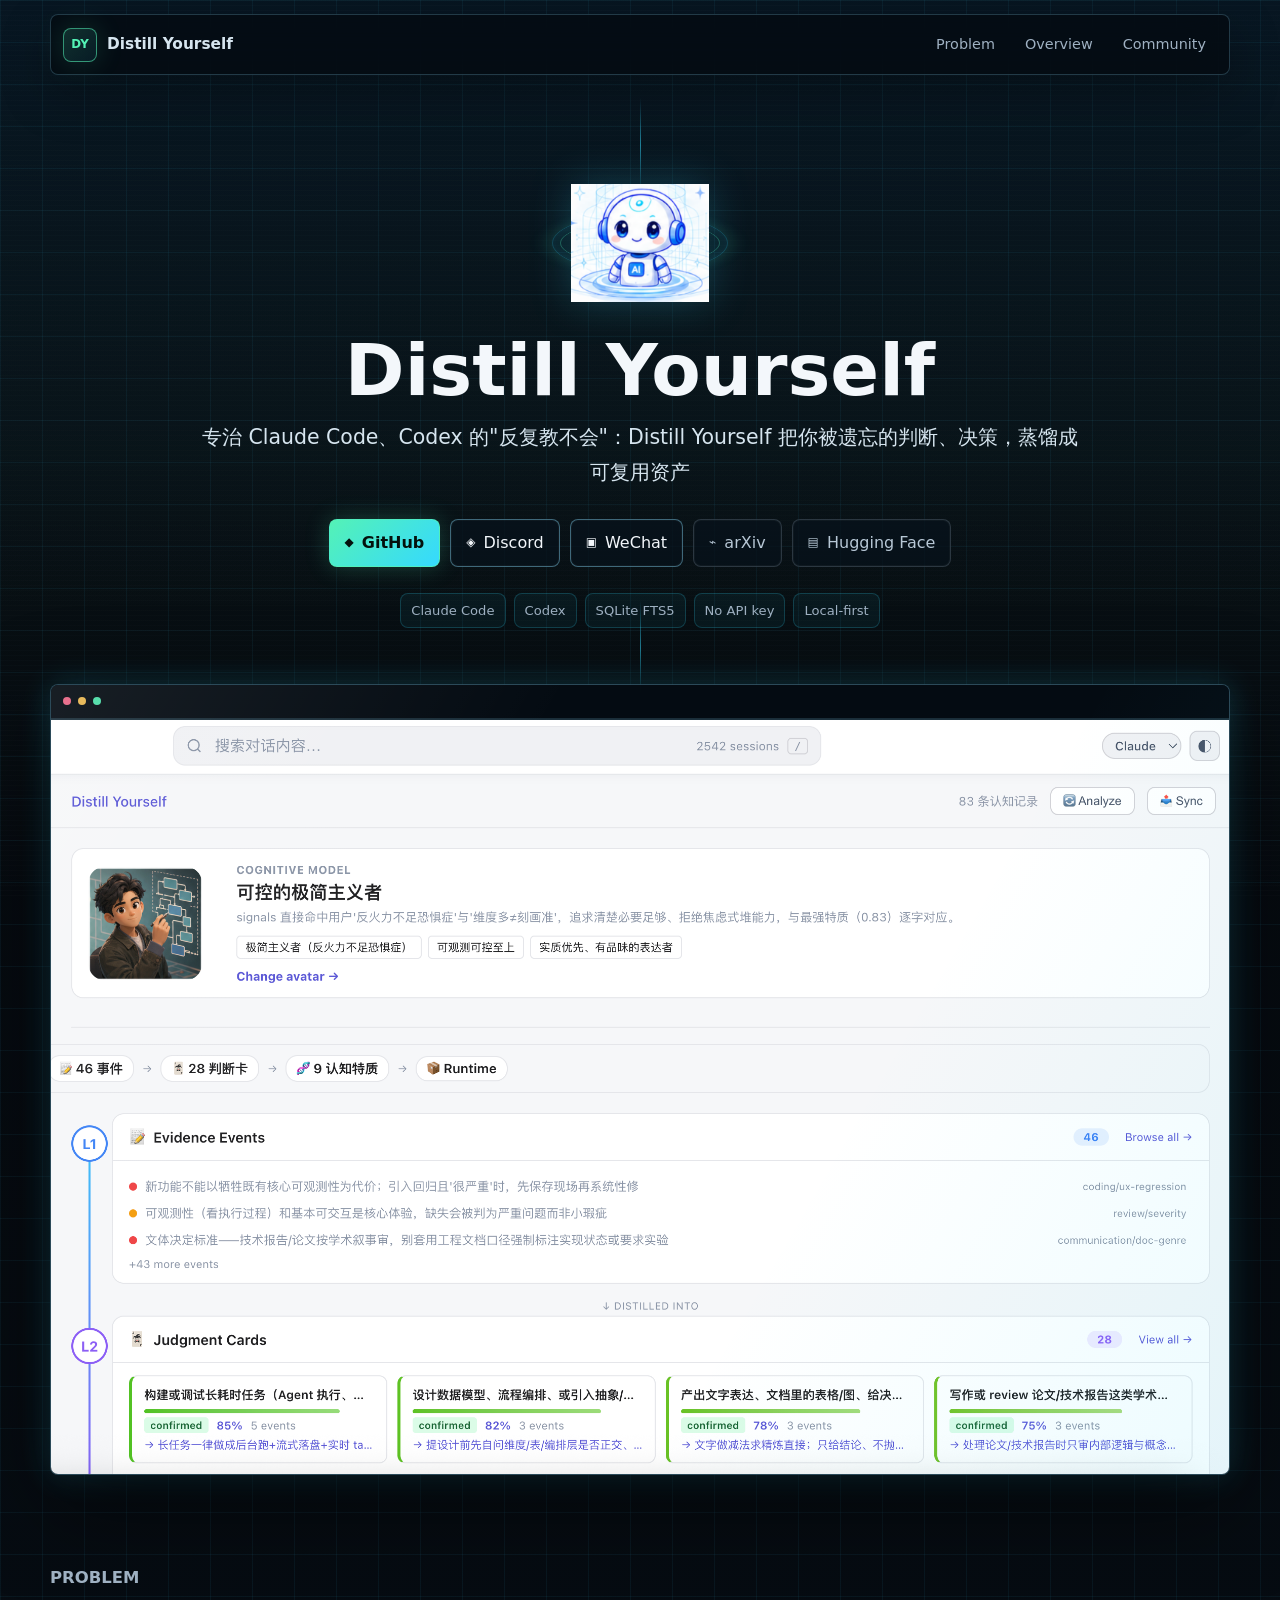
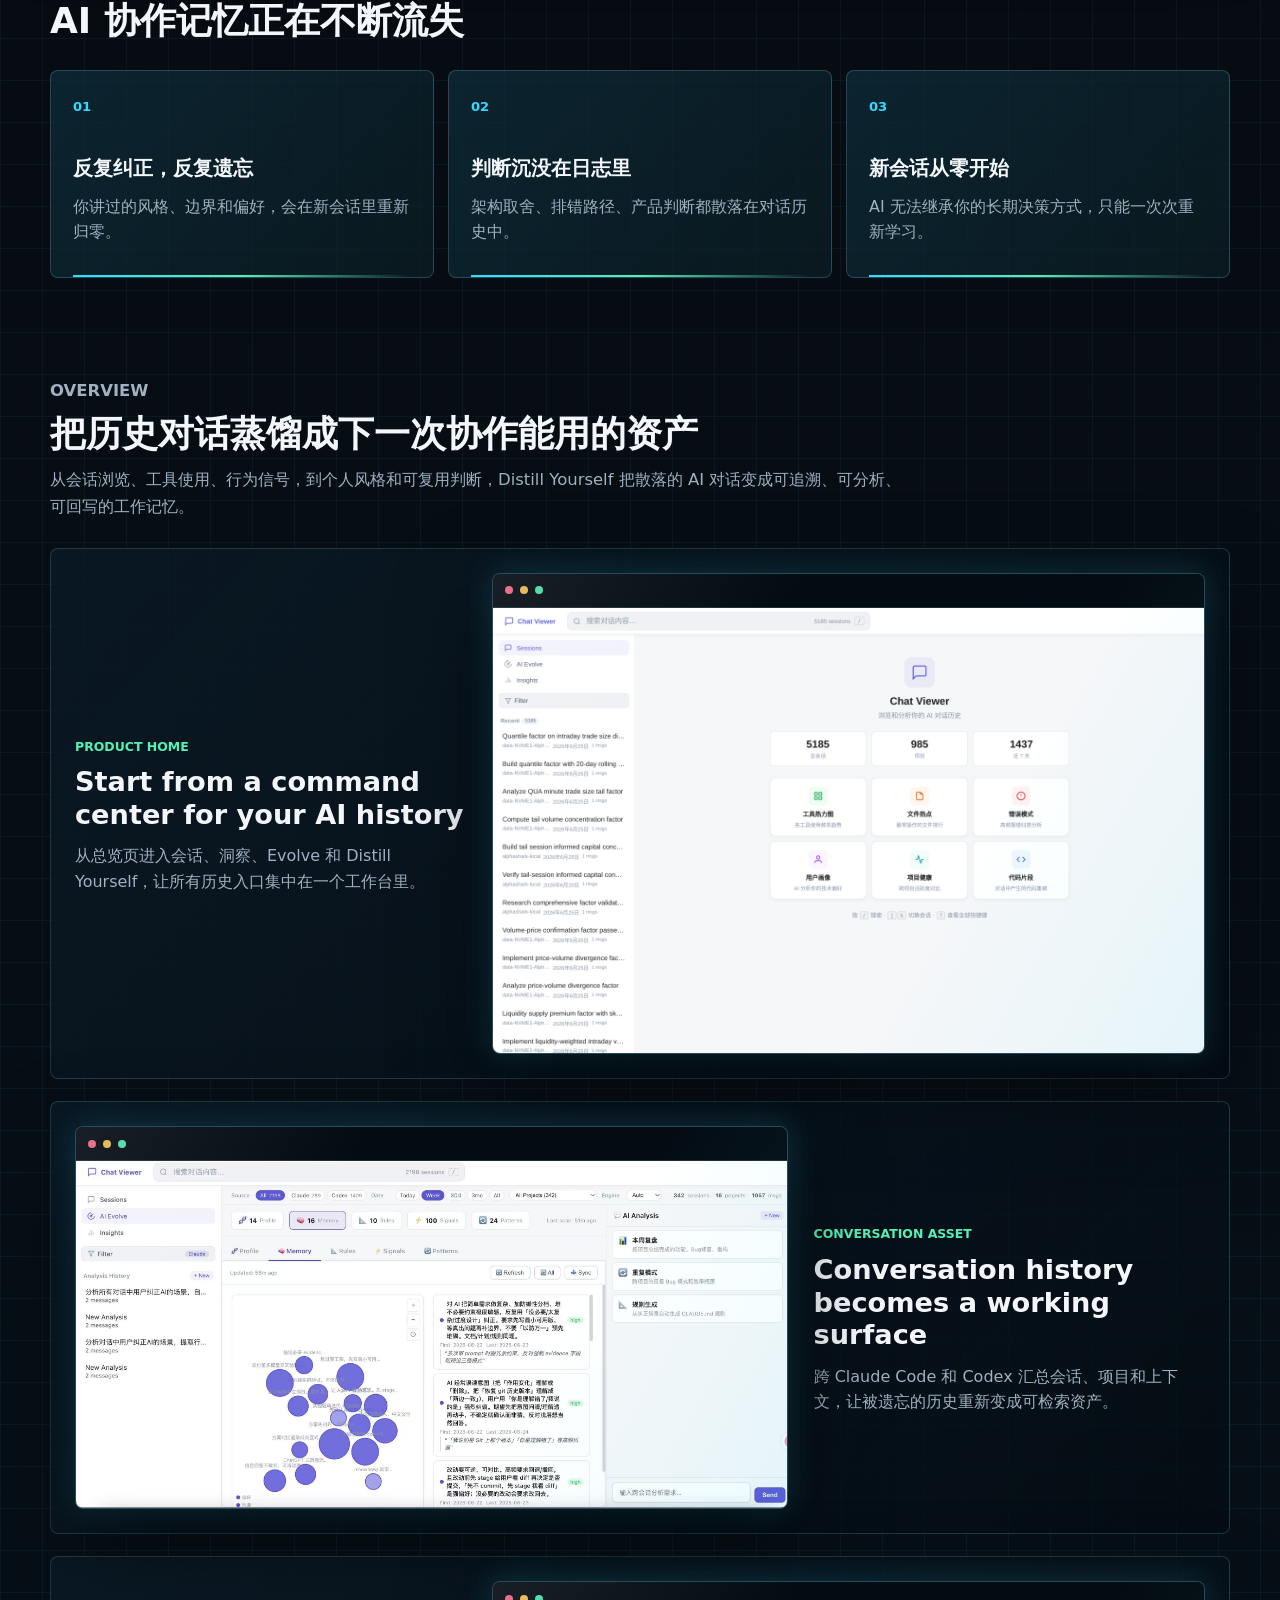
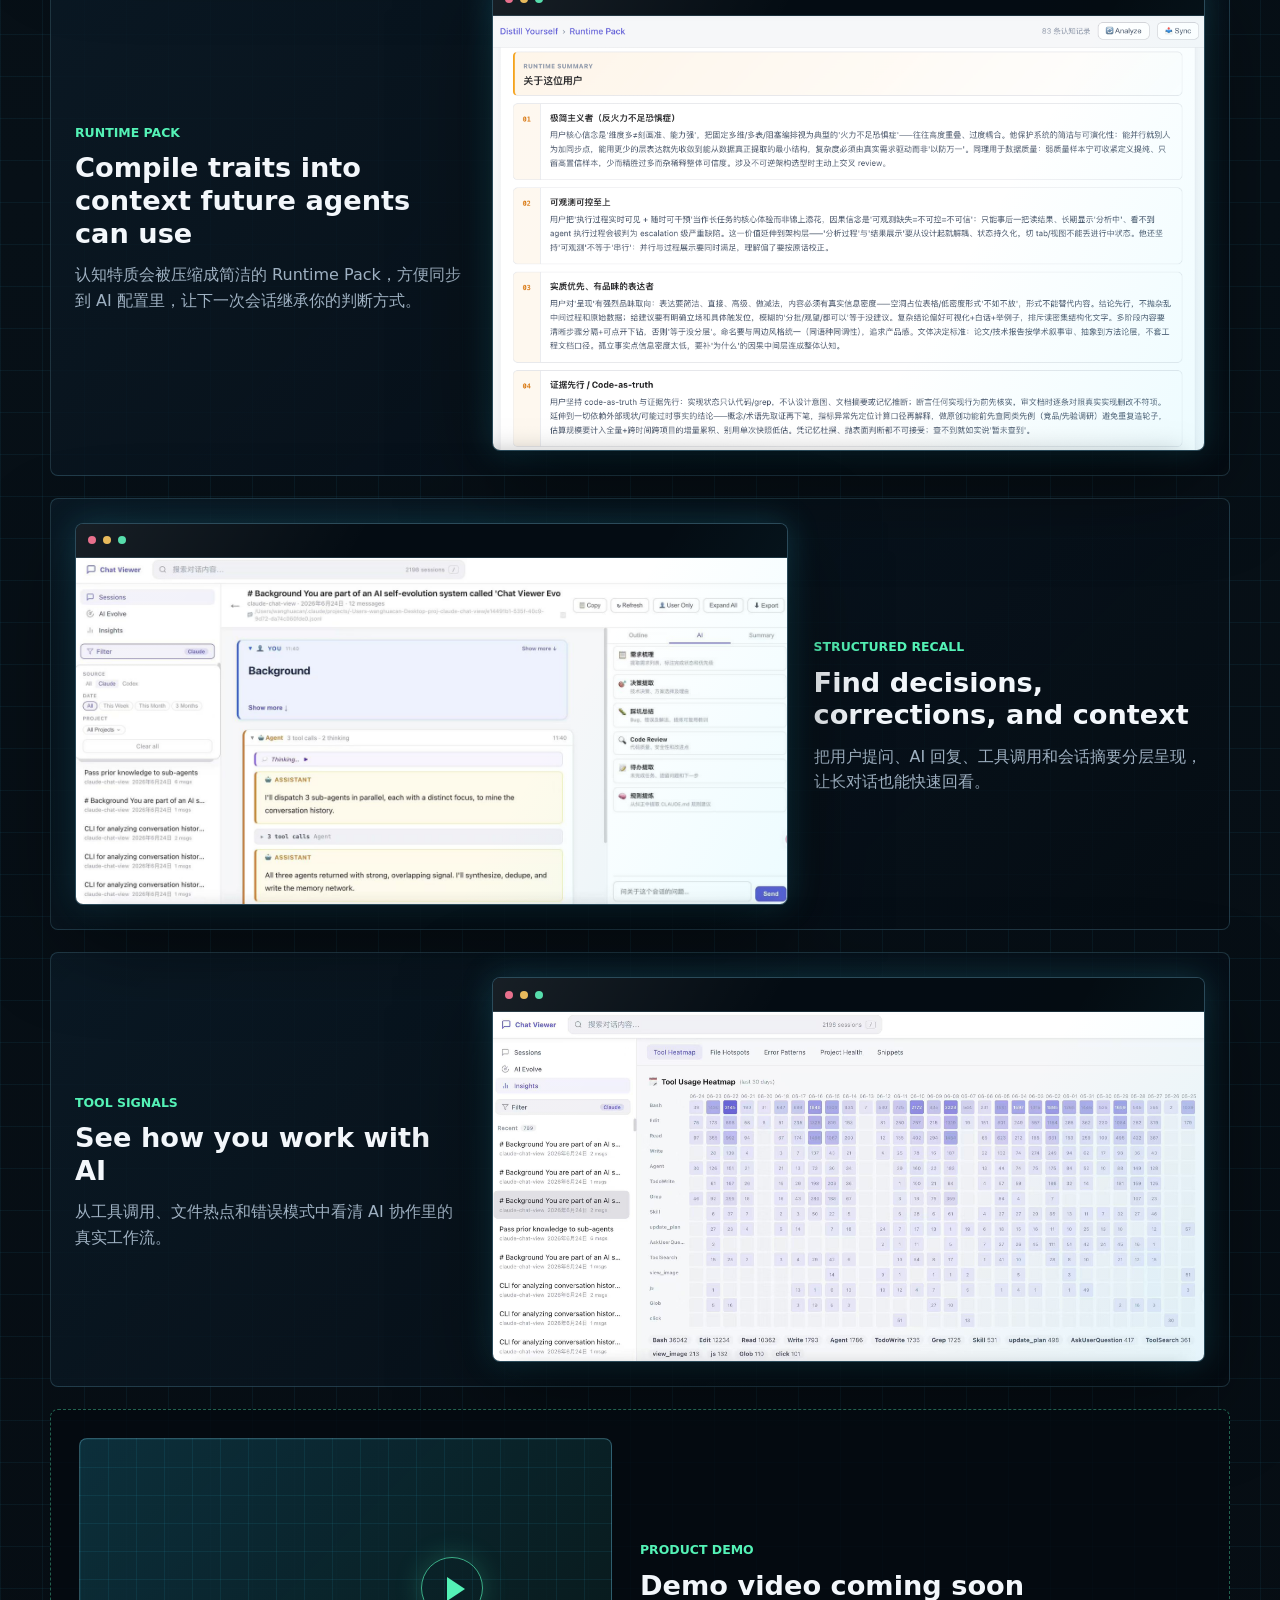
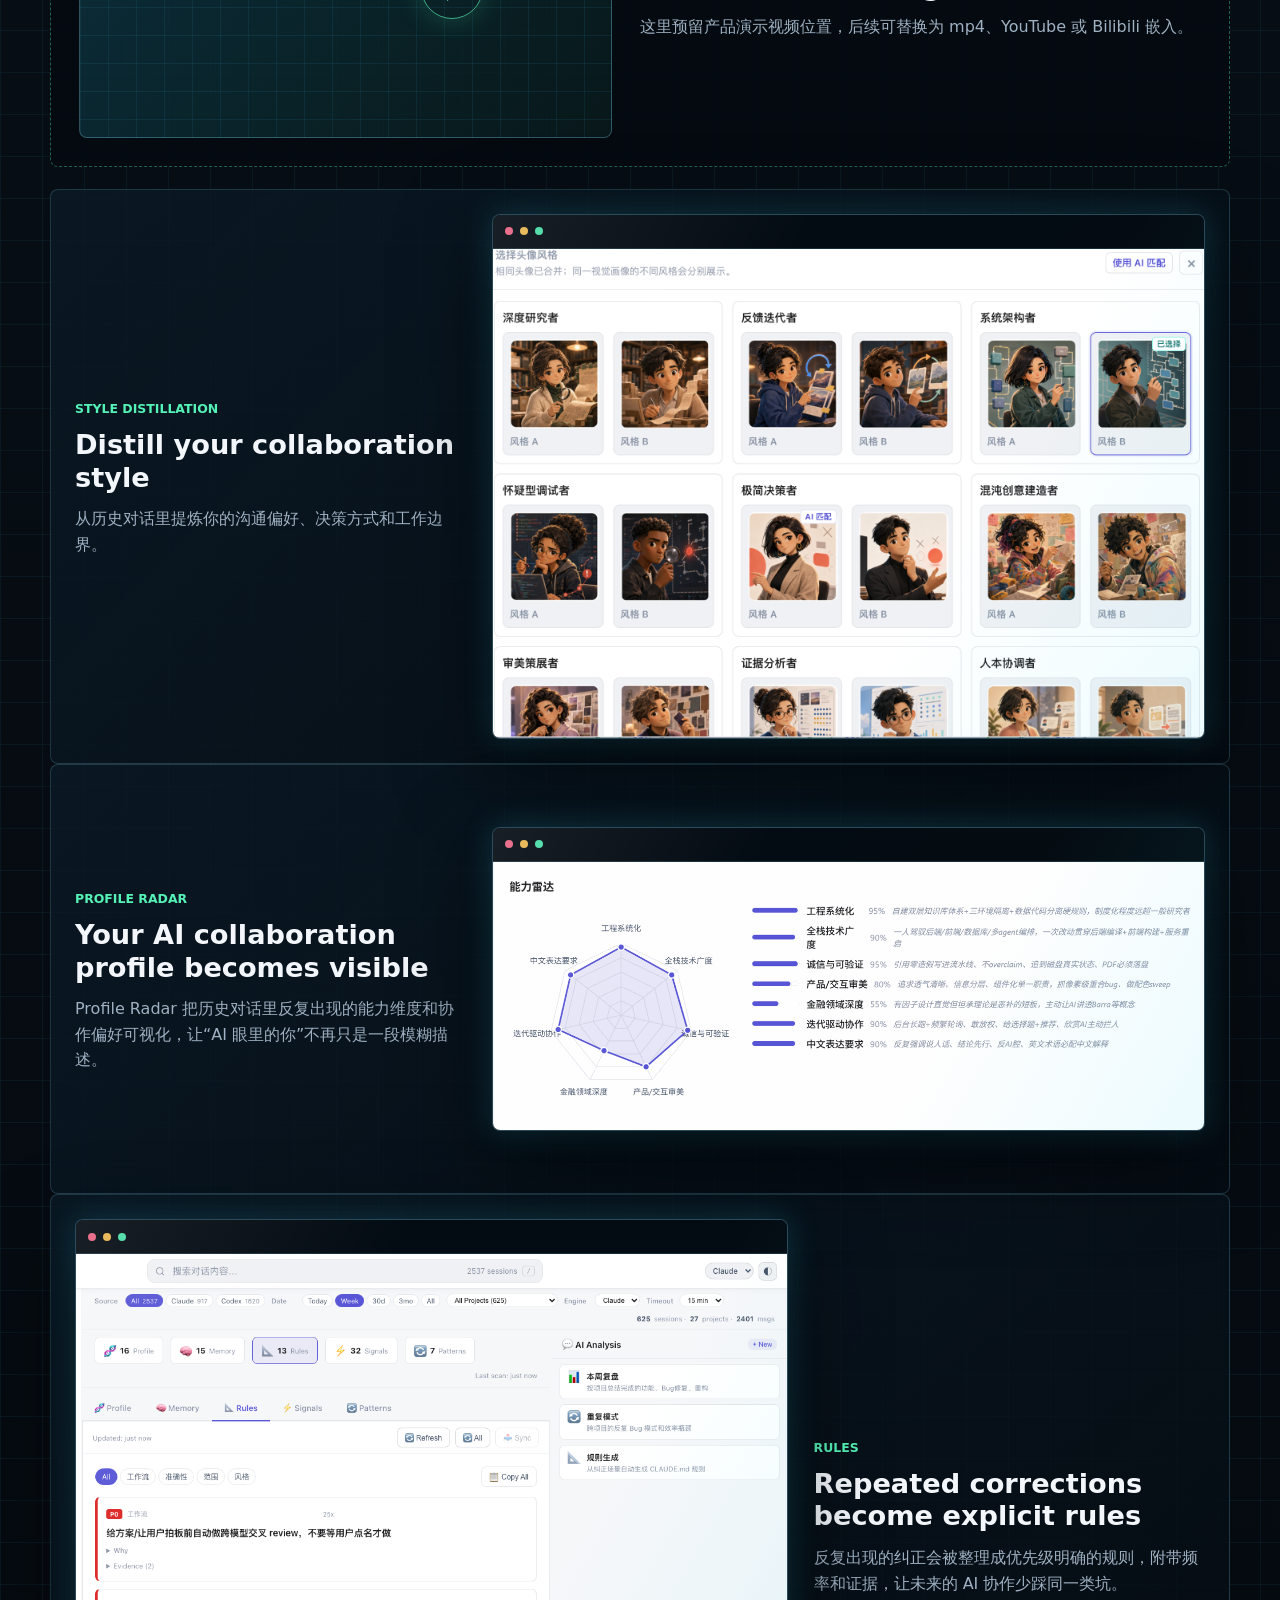
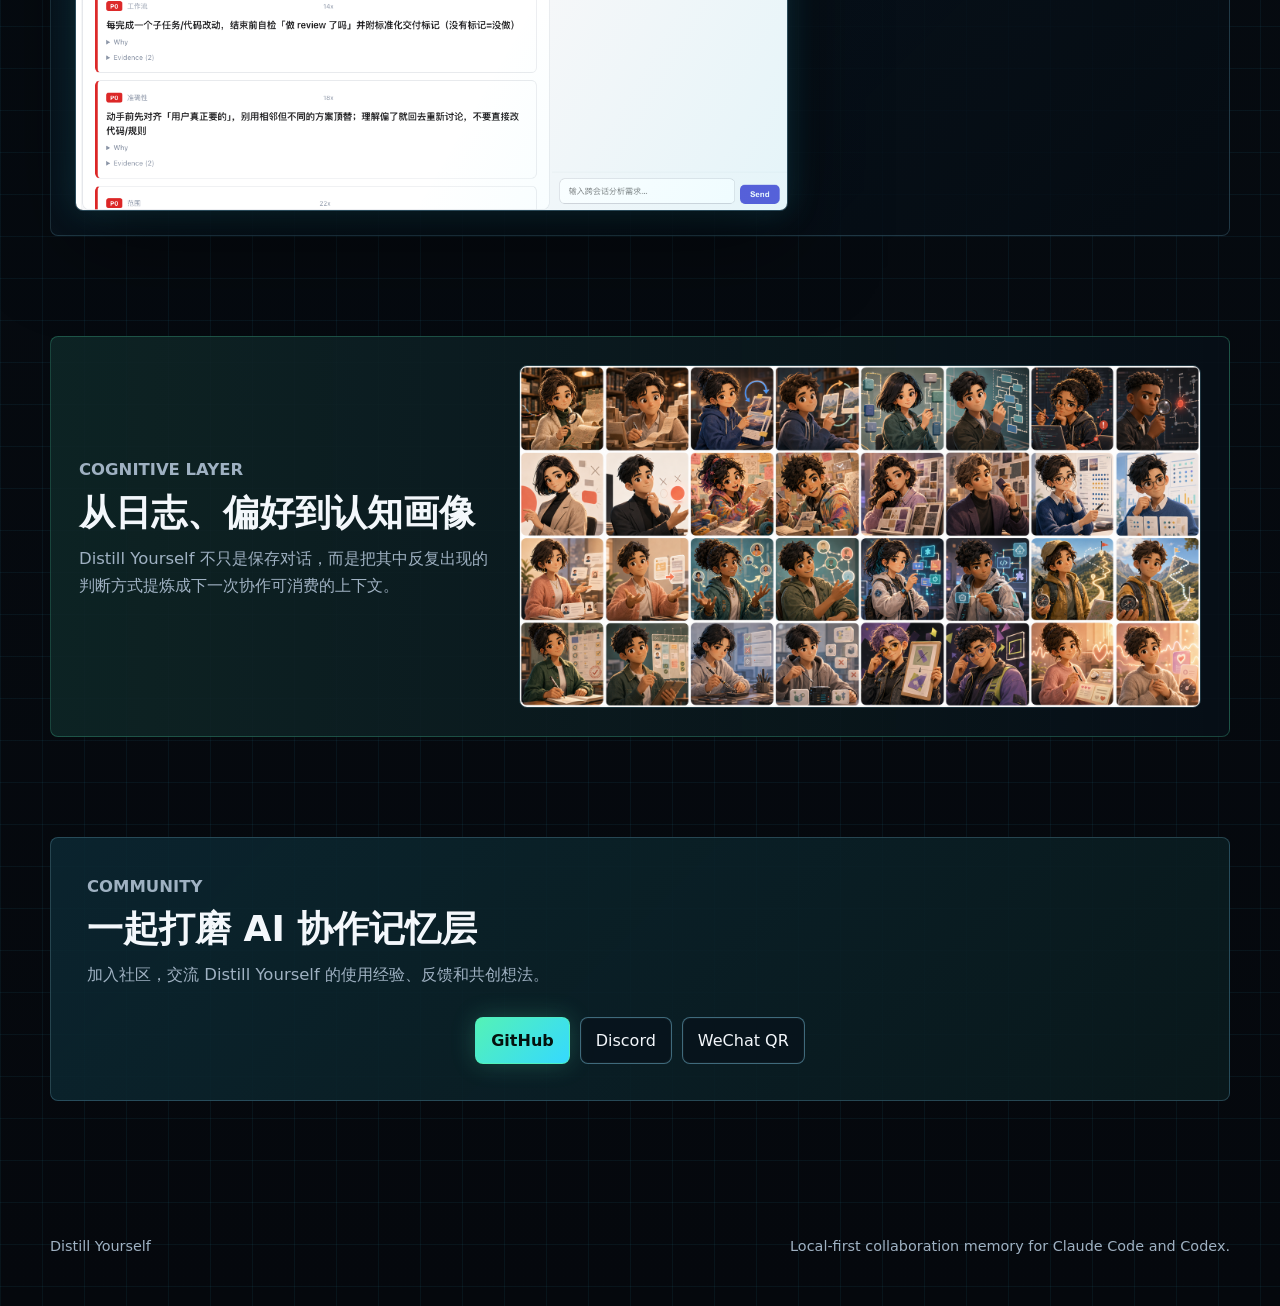
==== site/index.html @ 817a1f94 "project_page_need_demo" ====
<!doctype html>
<html lang="zh-CN">
<head>
  <meta charset="utf-8">
  <meta name="viewport" content="width=device-width, initial-scale=1">
  <meta name="description" content="Distill Yourself turns forgotten Claude Code and Codex conversations into reusable judgment, decisions, and collaboration memory.">
  <title>Distill Yourself</title>
  <link rel="stylesheet" href="styles.css">
</head>
<body>
  <div class="page-shell">
    <header class="site-header" aria-label="Primary navigation">
      <a class="brand-lockup" href="#top" aria-label="Distill Yourself home">
        <span class="brand-mark">DY</span>
        <span>Distill Yourself</span>
      </a>
      <nav class="nav-links" aria-label="Page sections">
        <a href="#problem">Problem</a>
        <a href="#overview">Overview</a>
        <a href="#community">Community</a>
      </nav>
    </header>

    <main id="top">
      <section class="hero-section" aria-labelledby="hero-title">
        <div class="hero-core">
          <div class="core-ring" aria-hidden="true">
            <span></span>
            <span></span>
            <span></span>
          </div>
          <img class="hero-emblem" src="assets/digital.png" alt="Distill Yourself digital core" decoding="async">
        </div>

        <h1 id="hero-title">Distill Yourself</h1>
        <p class="hero-subtitle">
          专治 Claude Code、Codex 的&quot;反复教不会&quot;：Distill Yourself 把你被遗忘的判断、决策，蒸馏成可复用资产
        </p>

        <div class="hero-actions" aria-label="Project links">
          <a class="action-btn primary" href="https://github.com/QuantaAlpha/Distill_Yourself" target="_blank" rel="noreferrer">
            <span class="btn-icon" aria-hidden="true">◆</span>
            GitHub
          </a>
          <a class="action-btn" href="https://discord.gg/KDyuer49t" target="_blank" rel="noreferrer">
            <span class="btn-icon" aria-hidden="true">◈</span>
            Discord
          </a>
          <button class="action-btn" type="button" data-open-wechat>
            <span class="btn-icon" aria-hidden="true">▣</span>
            WeChat
          </button>
          <button class="action-btn muted" type="button" data-coming-soon="arXiv">
            <span class="btn-icon" aria-hidden="true">⌁</span>
            arXiv
          </button>
          <button class="action-btn muted" type="button" data-coming-soon="Hugging Face">
            <span class="btn-icon" aria-hidden="true">▤</span>
            Hugging Face
          </button>
        </div>

        <div class="signal-tags" aria-label="Project highlights">
          <span>Claude Code</span>
          <span>Codex</span>
          <span>SQLite FTS5</span>
          <span>No API key</span>
          <span>Local-first</span>
        </div>
      </section>

      <section class="hero-preview" aria-label="Cognitive model screenshot">
        <button class="screen-frame large-screen" type="button" data-lightbox="assets/twin-cognitive-model.png" aria-label="Open cognitive model screenshot">
          <span class="window-bar" aria-hidden="true"><i></i><i></i><i></i></span>
          <img src="assets/twin-cognitive-model.png" alt="Distill Yourself cognitive model showing avatar, evidence events, judgment cards, and cognitive traits" decoding="async">
        </button>
      </section>

      <section id="problem" class="section-block problem-section" aria-labelledby="problem-title">
        <div class="section-heading">
          <p class="eyebrow">Problem</p>
          <h2 id="problem-title">AI 协作记忆正在不断流失</h2>
        </div>
        <div class="problem-grid">
          <article class="problem-card">
            <span class="card-index">01</span>
            <h3>反复纠正，反复遗忘</h3>
            <p>你讲过的风格、边界和偏好，会在新会话里重新归零。</p>
          </article>
          <article class="problem-card">
            <span class="card-index">02</span>
            <h3>判断沉没在日志里</h3>
            <p>架构取舍、排错路径、产品判断都散落在对话历史中。</p>
          </article>
          <article class="problem-card">
            <span class="card-index">03</span>
            <h3>新会话从零开始</h3>
            <p>AI 无法继承你的长期决策方式，只能一次次重新学习。</p>
          </article>
        </div>
      </section>

      <section id="overview" class="section-block overview-section" aria-labelledby="overview-title">
        <div class="section-heading wide-heading">
          <p class="eyebrow">Overview</p>
          <h2 id="overview-title">把历史对话蒸馏成下一次协作能用的资产</h2>
          <p>从会话浏览、工具使用、行为信号，到个人风格和可复用判断，Distill Yourself 把散落的 AI 对话变成可追溯、可分析、可回写的工作记忆。</p>
        </div>

        <div class="showcase-stack">
          <article class="showcase-item">
            <div class="showcase-copy">
              <span class="feature-kicker">Product Home</span>
              <h3>Start from a command center for your AI history</h3>
              <p>从总览页进入会话、洞察、Evolve 和 Distill Yourself，让所有历史入口集中在一个工作台里。</p>
            </div>
            <button class="screen-frame" type="button" data-lightbox="assets/home.png" aria-label="Open product home screenshot">
              <span class="window-bar" aria-hidden="true"><i></i><i></i><i></i></span>
              <img src="assets/home.png" alt="Distill Yourself home overview showing sessions and analysis entry points" loading="lazy" decoding="async">
            </button>
          </article>

          <article class="showcase-item reverse">
            <div class="showcase-copy">
              <span class="feature-kicker">Conversation Asset</span>
              <h3>Conversation history becomes a working surface</h3>
              <p>跨 Claude Code 和 Codex 汇总会话、项目和上下文，让被遗忘的历史重新变成可检索资产。</p>
            </div>
            <button class="screen-frame" type="button" data-lightbox="assets/overview.png" aria-label="Open overview screenshot">
              <span class="window-bar" aria-hidden="true"><i></i><i></i><i></i></span>
              <img src="assets/overview.png" alt="Overview dashboard screenshot" loading="lazy" decoding="async">
            </button>
          </article>

          <article class="showcase-item">
            <div class="showcase-copy">
              <span class="feature-kicker">Runtime Pack</span>
              <h3>Compile traits into context future agents can use</h3>
              <p>认知特质会被压缩成简洁的 Runtime Pack，方便同步到 AI 配置里，让下一次会话继承你的判断方式。</p>
            </div>
            <button class="screen-frame" type="button" data-lightbox="assets/twin-runtime-pack.png" aria-label="Open runtime pack screenshot">
              <span class="window-bar" aria-hidden="true"><i></i><i></i><i></i></span>
              <img src="assets/twin-runtime-pack.png" alt="Runtime Pack screenshot showing cognitive traits compiled into a developer profile" loading="lazy" decoding="async">
            </button>
          </article>

          <article class="showcase-item reverse">
            <div class="showcase-copy">
              <span class="feature-kicker">Structured Recall</span>
              <h3>Find decisions, corrections, and context</h3>
              <p>把用户提问、AI 回复、工具调用和会话摘要分层呈现，让长对话也能快速回看。</p>
            </div>
            <button class="screen-frame" type="button" data-lightbox="assets/session.jpg" aria-label="Open conversation session screenshot">
              <span class="window-bar" aria-hidden="true"><i></i><i></i><i></i></span>
              <img src="assets/session.jpg" alt="Conversation session detail screenshot" loading="lazy" decoding="async">
            </button>
          </article>

          <article class="showcase-item">
            <div class="showcase-copy">
              <span class="feature-kicker">Tool Signals</span>
              <h3>See how you work with AI</h3>
              <p>从工具调用、文件热点和错误模式中看清 AI 协作里的真实工作流。</p>
            </div>
            <button class="screen-frame" type="button" data-lightbox="assets/tool_use.png" aria-label="Open tool use screenshot">
              <span class="window-bar" aria-hidden="true"><i></i><i></i><i></i></span>
              <img src="assets/tool_use.png" alt="Tool use analytics screenshot" loading="lazy" decoding="async">
            </button>
          </article>

          <article class="video-placeholder" aria-label="Demo video placeholder">
            <div class="video-grid" aria-hidden="true"></div>
            <div class="play-mark" aria-hidden="true"></div>
            <div>
              <span class="feature-kicker">Product Demo</span>
              <h3>Demo video coming soon</h3>
              <p>这里预留产品演示视频位置，后续可替换为 mp4、YouTube 或 Bilibili 嵌入。</p>
            </div>
          </article>

          <article class="showcase-item">
            <div class="showcase-copy">
              <span class="feature-kicker">Style Distillation</span>
              <h3>Distill your collaboration style</h3>
              <p>从历史对话里提炼你的沟通偏好、决策方式和工作边界。</p>
            </div>
            <button class="screen-frame" type="button" data-lightbox="assets/style.png" aria-label="Open style screenshot">
              <span class="window-bar" aria-hidden="true"><i></i><i></i><i></i></span>
              <img src="assets/style.png" alt="Style distillation screenshot" loading="lazy" decoding="async">
            </button>
          </article>
        </div>

          <article class="showcase-item">
            <div class="showcase-copy">
              <span class="feature-kicker">Profile Radar</span>
              <h3>Your AI collaboration profile becomes visible</h3>
              <p>Profile Radar 把历史对话里反复出现的能力维度和协作偏好可视化，让“AI 眼里的你”不再只是一段模糊描述。</p>
            </div>
            <button class="screen-frame" type="button" data-lightbox="assets/profile-radar.png" aria-label="Open profile radar screenshot">
              <span class="window-bar" aria-hidden="true"><i></i><i></i><i></i></span>
              <img src="assets/profile-radar.png" alt="Profile radar screenshot" loading="lazy" decoding="async">
            </button>
          </article>

          <article class="showcase-item reverse">
            <div class="showcase-copy">
              <span class="feature-kicker">Rules</span>
              <h3>Repeated corrections become explicit rules</h3>
              <p>反复出现的纠正会被整理成优先级明确的规则，附带频率和证据，让未来的 AI 协作少踩同一类坑。</p>
            </div>
            <button class="screen-frame" type="button" data-lightbox="assets/evolve-rules.png" aria-label="Open evolve rules screenshot">
              <span class="window-bar" aria-hidden="true"><i></i><i></i><i></i></span>
              <img src="assets/evolve-rules.png" alt="Evolve rules screenshot" loading="lazy" decoding="async">
            </button>
          </article>
      </section>

      <section class="section-block cognitive-strip" aria-label="Cognitive model visual strip">
        <div class="strip-copy">
          <p class="eyebrow">Cognitive Layer</p>
          <h2>从日志、偏好到认知画像</h2>
          <p>Distill Yourself 不只是保存对话，而是把其中反复出现的判断方式提炼成下一次协作可消费的上下文。</p>
        </div>
        <img src="assets/persona-contact-sheet.png" alt="Cognitive avatar contact sheet" loading="lazy" decoding="async">
      </section>

      <section id="community" class="section-block community-section" aria-labelledby="community-title">
        <div class="section-heading">
          <p class="eyebrow">Community</p>
          <h2 id="community-title">一起打磨 AI 协作记忆层</h2>
          <p>加入社区，交流 Distill Yourself 的使用经验、反馈和共创想法。</p>
        </div>
        <div class="community-actions">
          <a class="action-btn primary" href="https://github.com/QuantaAlpha/Distill_Yourself" target="_blank" rel="noreferrer">GitHub</a>
          <a class="action-btn" href="https://discord.gg/KDyuer49t" target="_blank" rel="noreferrer">Discord</a>
          <button class="action-btn" type="button" data-open-wechat>WeChat QR</button>
        </div>
      </section>
    </main>

    <footer class="site-footer">
      <span>Distill Yourself</span>
      <span>Local-first collaboration memory for Claude Code and Codex.</span>
    </footer>
  </div>

  <div class="modal-backdrop" data-modal="wechat" hidden>
    <div class="modal-card" role="dialog" aria-modal="true" aria-labelledby="wechat-title">
      <button class="modal-close" type="button" data-close-modal aria-label="Close WeChat QR">×</button>
      <h2 id="wechat-title">WeChat Community</h2>
      <p>扫码加入社区，交流 Distill Yourself 的使用经验、反馈和共创想法。</p>
      <img src="assets/wechat.png" alt="WeChat community QR code" loading="lazy" decoding="async">
    </div>
  </div>

  <div class="modal-backdrop" data-modal="lightbox" hidden>
    <div class="lightbox-card" role="dialog" aria-modal="true" aria-label="Screenshot preview">
      <button class="modal-close" type="button" data-close-modal aria-label="Close preview">×</button>
      <img data-lightbox-image alt="">
    </div>
  </div>

  <div class="toast" role="status" aria-live="polite" hidden></div>

  <script src="script.js"></script>
</body>
</html>
---- site/styles.css ----
:root {
  color-scheme: dark;
  --bg: #05080d;
  --bg-2: #081119;
  --panel: rgba(8, 18, 28, 0.82);
  --panel-strong: rgba(10, 24, 36, 0.94);
  --line: rgba(142, 224, 255, 0.22);
  --line-strong: rgba(142, 224, 255, 0.42);
  --text: #f3f7fb;
  --muted: #9fb1c2;
  --soft: #d6e5ef;
  --cyan: #35d9ff;
  --green: #54f2b6;
  --amber: #ffc857;
  --blue: #66a6ff;
  --violet: #a892ff;
  --danger: #ff6f91;
  --shadow-cyan: 0 0 32px rgba(53, 217, 255, 0.22);
  --shadow-green: 0 0 28px rgba(84, 242, 182, 0.16);
}

* {
  box-sizing: border-box;
}

html {
  scroll-behavior: smooth;
}

body {
  min-height: 100vh;
  margin: 0;
  background:
    linear-gradient(rgba(53, 217, 255, 0.06) 1px, transparent 1px),
    linear-gradient(90deg, rgba(53, 217, 255, 0.06) 1px, transparent 1px),
    linear-gradient(180deg, rgba(8, 30, 46, 0.62), transparent 38rem),
    linear-gradient(180deg, var(--bg), #071017 44%, #05080d);
  background-size: 42px 42px, 42px 42px, auto, auto;
  color: var(--text);
  font-family: Inter, ui-sans-serif, system-ui, -apple-system, BlinkMacSystemFont, "Segoe UI", sans-serif;
  font-size: 16px;
  line-height: 1.6;
  letter-spacing: 0;
  overflow-x: hidden;
}

body::before {
  content: "";
  position: fixed;
  inset: 0;
  pointer-events: none;
  background:
    linear-gradient(180deg, transparent, rgba(84, 242, 182, 0.07), transparent),
    repeating-linear-gradient(180deg, rgba(255, 255, 255, 0.025) 0, rgba(255, 255, 255, 0.025) 1px, transparent 1px, transparent 5px);
  opacity: 0.42;
  mix-blend-mode: screen;
}

a {
  color: inherit;
  text-decoration: none;
}

button,
input,
textarea {
  font: inherit;
}

button {
  color: inherit;
}

img {
  display: block;
  max-width: 100%;
}

.page-shell {
  position: relative;
  width: min(1180px, calc(100% - 40px));
  margin: 0 auto;
}

.site-header {
  position: sticky;
  top: 14px;
  z-index: 20;
  display: flex;
  align-items: center;
  justify-content: space-between;
  gap: 18px;
  min-height: 58px;
  margin: 14px 0 22px;
  padding: 10px 12px;
  border: 1px solid var(--line);
  border-radius: 8px;
  background: rgba(4, 10, 16, 0.76);
  box-shadow: 0 18px 50px rgba(0, 0, 0, 0.28);
  backdrop-filter: blur(18px);
}

.brand-lockup {
  display: inline-flex;
  align-items: center;
  gap: 10px;
  min-width: 0;
  color: var(--soft);
  font-size: 0.96rem;
  font-weight: 700;
}

.brand-mark {
  display: inline-grid;
  place-items: center;
  width: 34px;
  height: 34px;
  border: 1px solid rgba(84, 242, 182, 0.55);
  border-radius: 8px;
  color: var(--green);
  background: linear-gradient(135deg, rgba(84, 242, 182, 0.16), rgba(53, 217, 255, 0.08));
  box-shadow: var(--shadow-green);
  font-size: 0.74rem;
}

.nav-links {
  display: flex;
  align-items: center;
  justify-content: flex-end;
  gap: 8px;
  flex-wrap: wrap;
}

.nav-links a {
  padding: 7px 10px;
  border: 1px solid transparent;
  border-radius: 8px;
  color: var(--muted);
  font-size: 0.9rem;
}

.nav-links a:hover,
.nav-links a:focus-visible {
  color: var(--text);
  border-color: var(--line);
  background: rgba(53, 217, 255, 0.08);
  outline: none;
}

.hero-section {
  position: relative;
  display: grid;
  justify-items: center;
  padding: 68px 0 34px;
  text-align: center;
}

.hero-section::before,
.hero-section::after {
  content: "";
  position: absolute;
  left: 50%;
  width: 1px;
  height: 96px;
  background: linear-gradient(180deg, transparent, var(--cyan), transparent);
  opacity: 0.55;
}

.hero-section::before {
  top: 0;
}

.hero-section::after {
  bottom: -34px;
}

.hero-core {
  position: relative;
  display: grid;
  place-items: center;
  width: 176px;
  height: 156px;
  margin-bottom: 14px;
}

.core-ring,
.core-ring span {
  position: absolute;
  inset: 0;
  border: 1px solid rgba(53, 217, 255, 0.24);
  border-radius: 50%;
}

.core-ring {
  transform: rotateX(68deg);
  box-shadow: inset 0 0 18px rgba(53, 217, 255, 0.14), 0 0 24px rgba(84, 242, 182, 0.16);
}

.core-ring span:nth-child(1) {
  inset: 18px 7px;
  border-color: rgba(84, 242, 182, 0.3);
}

.core-ring span:nth-child(2) {
  inset: 36px 22px;
  border-color: rgba(255, 200, 87, 0.24);
}

.core-ring span:nth-child(3) {
  inset: 52px 46px;
  border-color: rgba(53, 217, 255, 0.34);
}

.hero-emblem {
  position: relative;
  z-index: 2;
  width: 138px;
  height: auto;
  filter: drop-shadow(0 0 20px rgba(53, 217, 255, 0.22));
}

.eyebrow,
.feature-kicker {
  margin: 0;
  color: var(--green);
  font-size: 0.78rem;
  font-weight: 800;
  text-transform: uppercase;
}

h1,
h2,
h3,
p {
  margin-top: 0;
}

h1 {
  max-width: 980px;
  margin-bottom: 14px;
  font-size: 4.5rem;
  line-height: 0.98;
  font-weight: 850;
  letter-spacing: 0;
}

.hero-subtitle {
  width: min(880px, 100%);
  margin: 0 auto 28px;
  color: var(--soft);
  font-size: 1.28rem;
  line-height: 1.75;
}

.hero-actions,
.community-actions {
  display: flex;
  justify-content: center;
  gap: 10px;
  flex-wrap: wrap;
  width: 100%;
}

.action-btn {
  display: inline-flex;
  align-items: center;
  justify-content: center;
  gap: 8px;
  min-height: 44px;
  padding: 10px 15px;
  border: 1px solid var(--line-strong);
  border-radius: 8px;
  background: rgba(8, 18, 28, 0.74);
  color: var(--text);
  box-shadow: 0 0 0 1px rgba(255, 255, 255, 0.03) inset;
  cursor: pointer;
  transition: transform 160ms ease, border-color 160ms ease, background 160ms ease, box-shadow 160ms ease;
}

.action-btn:hover,
.action-btn:focus-visible {
  transform: translateY(-1px);
  border-color: rgba(84, 242, 182, 0.72);
  background: rgba(12, 31, 43, 0.92);
  box-shadow: var(--shadow-cyan);
  outline: none;
}

.action-btn.primary {
  border-color: rgba(84, 242, 182, 0.72);
  color: #04110d;
  background: linear-gradient(135deg, var(--green), var(--cyan));
  box-shadow: 0 0 24px rgba(84, 242, 182, 0.22);
  font-weight: 800;
}

.action-btn.muted {
  color: #b8c8d6;
  border-color: rgba(159, 177, 194, 0.24);
}

.btn-icon {
  color: currentColor;
  font-size: 0.75rem;
}

.signal-tags {
  display: flex;
  justify-content: center;
  gap: 8px;
  flex-wrap: wrap;
  margin-top: 26px;
}

.signal-tags span {
  padding: 6px 10px;
  border: 1px solid rgba(53, 217, 255, 0.2);
  border-radius: 8px;
  color: var(--muted);
  background: rgba(53, 217, 255, 0.05);
  font-size: 0.82rem;
}

.hero-preview {
  position: relative;
  margin: 22px auto 90px;
}

.screen-frame {
  position: relative;
  display: block;
  width: 100%;
  padding: 0;
  overflow: hidden;
  border: 1px solid rgba(142, 224, 255, 0.28);
  border-radius: 8px;
  background: var(--panel);
  box-shadow: 0 28px 90px rgba(0, 0, 0, 0.52), var(--shadow-cyan);
  cursor: zoom-in;
}

.screen-frame::before {
  content: "";
  position: absolute;
  inset: 0;
  z-index: 1;
  pointer-events: none;
  background: linear-gradient(120deg, rgba(255, 255, 255, 0.08), transparent 32%, transparent 64%, rgba(53, 217, 255, 0.09));
}

.screen-frame img {
  width: 100%;
  height: auto;
}

.large-screen img {
  border-top: 1px solid rgba(142, 224, 255, 0.16);
}

.window-bar {
  display: flex;
  align-items: center;
  gap: 7px;
  height: 34px;
  padding: 0 12px;
  border-bottom: 1px solid rgba(142, 224, 255, 0.16);
  background: rgba(4, 12, 18, 0.9);
}

.window-bar i {
  width: 8px;
  height: 8px;
  border-radius: 50%;
  background: var(--danger);
  opacity: 0.9;
}

.window-bar i:nth-child(2) {
  background: var(--amber);
}

.window-bar i:nth-child(3) {
  background: var(--green);
}

.section-block {
  position: relative;
  margin-bottom: 100px;
}

.section-heading {
  max-width: 760px;
  margin-bottom: 28px;
}

.section-heading.wide-heading {
  max-width: 860px;
}

.section-heading h2,
.strip-copy h2 {
  margin: 8px 0 12px;
  color: var(--text);
  font-size: 2.25rem;
  line-height: 1.18;
  letter-spacing: 0;
}

.section-heading p,
.strip-copy p {
  color: var(--muted);
  font-size: 1.03rem;
}

.problem-grid {
  display: grid;
  grid-template-columns: repeat(3, minmax(0, 1fr));
  gap: 14px;
}

.problem-card {
  position: relative;
  min-height: 208px;
  padding: 22px;
  border: 1px solid var(--line);
  border-radius: 8px;
  background:
    linear-gradient(135deg, rgba(53, 217, 255, 0.1), rgba(84, 242, 182, 0.04)),
    rgba(8, 18, 28, 0.74);
  overflow: hidden;
}

.problem-card::after {
  content: "";
  position: absolute;
  left: 22px;
  right: 22px;
  bottom: 0;
  height: 2px;
  background: linear-gradient(90deg, var(--cyan), var(--green), transparent);
}

.card-index {
  color: var(--cyan);
  font-size: 0.82rem;
  font-weight: 900;
}

.problem-card h3 {
  margin: 38px 0 12px;
  color: var(--text);
  font-size: 1.24rem;
  line-height: 1.25;
}

.problem-card p {
  margin: 0;
  color: var(--muted);
}

.showcase-stack {
  display: grid;
  gap: 22px;
}

.showcase-item {
  display: grid;
  grid-template-columns: minmax(260px, 0.78fr) minmax(0, 1.42fr);
  align-items: center;
  gap: 26px;
  min-height: 430px;
  padding: 24px;
  border: 1px solid rgba(142, 224, 255, 0.18);
  border-radius: 8px;
  background: linear-gradient(135deg, rgba(11, 26, 38, 0.86), rgba(5, 12, 19, 0.78));
}

.showcase-item.reverse {
  grid-template-columns: minmax(0, 1.42fr) minmax(260px, 0.78fr);
}

.showcase-item.reverse .showcase-copy {
  order: 2;
}

.showcase-item.reverse .screen-frame {
  order: 1;
}

.showcase-copy h3,
.video-placeholder h3 {
  margin: 8px 0 12px;
  color: var(--text);
  font-size: 1.7rem;
  line-height: 1.2;
  letter-spacing: 0;
}

.showcase-copy p,
.video-placeholder p {
  margin: 0;
  color: var(--muted);
  font-size: 1rem;
}

.video-placeholder {
  position: relative;
  display: grid;
  grid-template-columns: minmax(260px, 0.95fr) minmax(0, 1fr);
  align-items: center;
  gap: 28px;
  min-height: 330px;
  padding: 28px;
  border: 1px dashed rgba(84, 242, 182, 0.38);
  border-radius: 8px;
  background: rgba(4, 10, 16, 0.82);
  overflow: hidden;
}

.video-grid {
  position: relative;
  aspect-ratio: 16 / 9;
  border: 1px solid rgba(142, 224, 255, 0.28);
  border-radius: 8px;
  background:
    linear-gradient(rgba(53, 217, 255, 0.08) 1px, transparent 1px),
    linear-gradient(90deg, rgba(53, 217, 255, 0.08) 1px, transparent 1px),
    linear-gradient(135deg, rgba(53, 217, 255, 0.18), rgba(84, 242, 182, 0.06));
  background-size: 28px 28px, 28px 28px, auto;
}

.play-mark {
  position: absolute;
  left: calc(24px + 32%);
  top: 50%;
  width: 62px;
  height: 62px;
  border: 1px solid rgba(84, 242, 182, 0.68);
  border-radius: 50%;
  transform: translate(-50%, -50%);
  box-shadow: 0 0 28px rgba(84, 242, 182, 0.22);
}

.play-mark::after {
  content: "";
  position: absolute;
  left: 25px;
  top: 19px;
  width: 0;
  height: 0;
  border-top: 12px solid transparent;
  border-bottom: 12px solid transparent;
  border-left: 18px solid var(--green);
}

.cognitive-strip {
  display: grid;
  grid-template-columns: minmax(0, 0.75fr) minmax(0, 1.25fr);
  align-items: center;
  gap: 30px;
  padding: 28px;
  border: 1px solid rgba(84, 242, 182, 0.24);
  border-radius: 8px;
  background:
    linear-gradient(90deg, rgba(84, 242, 182, 0.09), transparent),
    rgba(7, 16, 24, 0.86);
}

.cognitive-strip img {
  width: 100%;
  border: 1px solid rgba(142, 224, 255, 0.18);
  border-radius: 8px;
}

.community-section {
  padding: 36px;
  border: 1px solid rgba(142, 224, 255, 0.22);
  border-radius: 8px;
  background:
    linear-gradient(135deg, rgba(53, 217, 255, 0.12), rgba(84, 242, 182, 0.06)),
    rgba(5, 12, 19, 0.88);
}

.site-footer {
  display: flex;
  justify-content: space-between;
  gap: 16px;
  flex-wrap: wrap;
  padding: 34px 0 48px;
  color: var(--muted);
  font-size: 0.9rem;
}

.modal-backdrop {
  position: fixed;
  inset: 0;
  z-index: 80;
  display: grid;
  place-items: center;
  padding: 22px;
  background: rgba(2, 6, 10, 0.82);
  backdrop-filter: blur(14px);
}

.modal-backdrop[hidden] {
  display: none;
}

.modal-card,
.lightbox-card {
  position: relative;
  width: min(420px, 100%);
  max-height: calc(100vh - 44px);
  padding: 24px;
  border: 1px solid rgba(142, 224, 255, 0.35);
  border-radius: 8px;
  background: var(--panel-strong);
  box-shadow: 0 30px 90px rgba(0, 0, 0, 0.62), var(--shadow-cyan);
  overflow: auto;
}

.modal-card h2 {
  margin: 0 44px 8px 0;
  font-size: 1.4rem;
}

.modal-card p {
  color: var(--muted);
}

.modal-card img {
  width: min(260px, 100%);
  margin: 18px auto 0;
  border-radius: 8px;
}

.lightbox-card {
  width: min(1120px, 100%);
  padding: 14px;
}

.lightbox-card img {
  width: 100%;
  max-height: calc(100vh - 96px);
  object-fit: contain;
  border-radius: 8px;
}

.modal-close {
  position: absolute;
  top: 12px;
  right: 12px;
  display: grid;
  place-items: center;
  width: 34px;
  height: 34px;
  border: 1px solid rgba(142, 224, 255, 0.25);
  border-radius: 8px;
  background: rgba(255, 255, 255, 0.04);
  cursor: pointer;
}

.modal-close:hover,
.modal-close:focus-visible {
  border-color: var(--green);
  outline: none;
}

.toast {
  position: fixed;
  right: 22px;
  bottom: 22px;
  z-index: 100;
  max-width: min(360px, calc(100% - 44px));
  padding: 12px 14px;
  border: 1px solid rgba(84, 242, 182, 0.35);
  border-radius: 8px;
  background: rgba(5, 16, 22, 0.96);
  color: var(--soft);
  box-shadow: var(--shadow-green);
}

.toast[hidden] {
  display: none;
}

@media (max-width: 980px) {
  .page-shell {
    width: min(100% - 28px, 760px);
  }

  h1 {
    font-size: 3.3rem;
  }

  .hero-subtitle {
    font-size: 1.12rem;
  }

  .problem-grid,
  .cognitive-strip,
  .showcase-item,
  .showcase-item.reverse,
  .video-placeholder {
    grid-template-columns: 1fr;
  }

  .showcase-item.reverse .showcase-copy,
  .showcase-item.reverse .screen-frame {
    order: initial;
  }

  .showcase-item {
    min-height: auto;
  }

  .play-mark {
    left: 50%;
    top: 36%;
  }
}

@media (max-width: 680px) {
  body {
    font-size: 15px;
  }

  .page-shell {
    width: min(100% - 20px, 520px);
  }

  .site-header {
    position: relative;
    top: auto;
    align-items: flex-start;
    flex-direction: column;
  }

  .nav-links {
    width: 100%;
    justify-content: flex-start;
  }

  .hero-section {
    padding-top: 34px;
  }

  .hero-core {
    width: 142px;
    height: 126px;
  }

  .hero-emblem {
    width: 112px;
  }

  h1 {
    font-size: 2.55rem;
  }

  .hero-subtitle {
    font-size: 1rem;
    line-height: 1.68;
  }

  .action-btn {
    width: 100%;
  }

  .hero-preview {
    margin-bottom: 64px;
  }

  .section-block {
    margin-bottom: 68px;
  }

  .section-heading h2,
  .strip-copy h2 {
    font-size: 1.72rem;
  }

  .showcase-item,
  .video-placeholder,
  .community-section,
  .cognitive-strip {
    padding: 18px;
  }

  .showcase-copy h3,
  .video-placeholder h3 {
    font-size: 1.34rem;
  }
}
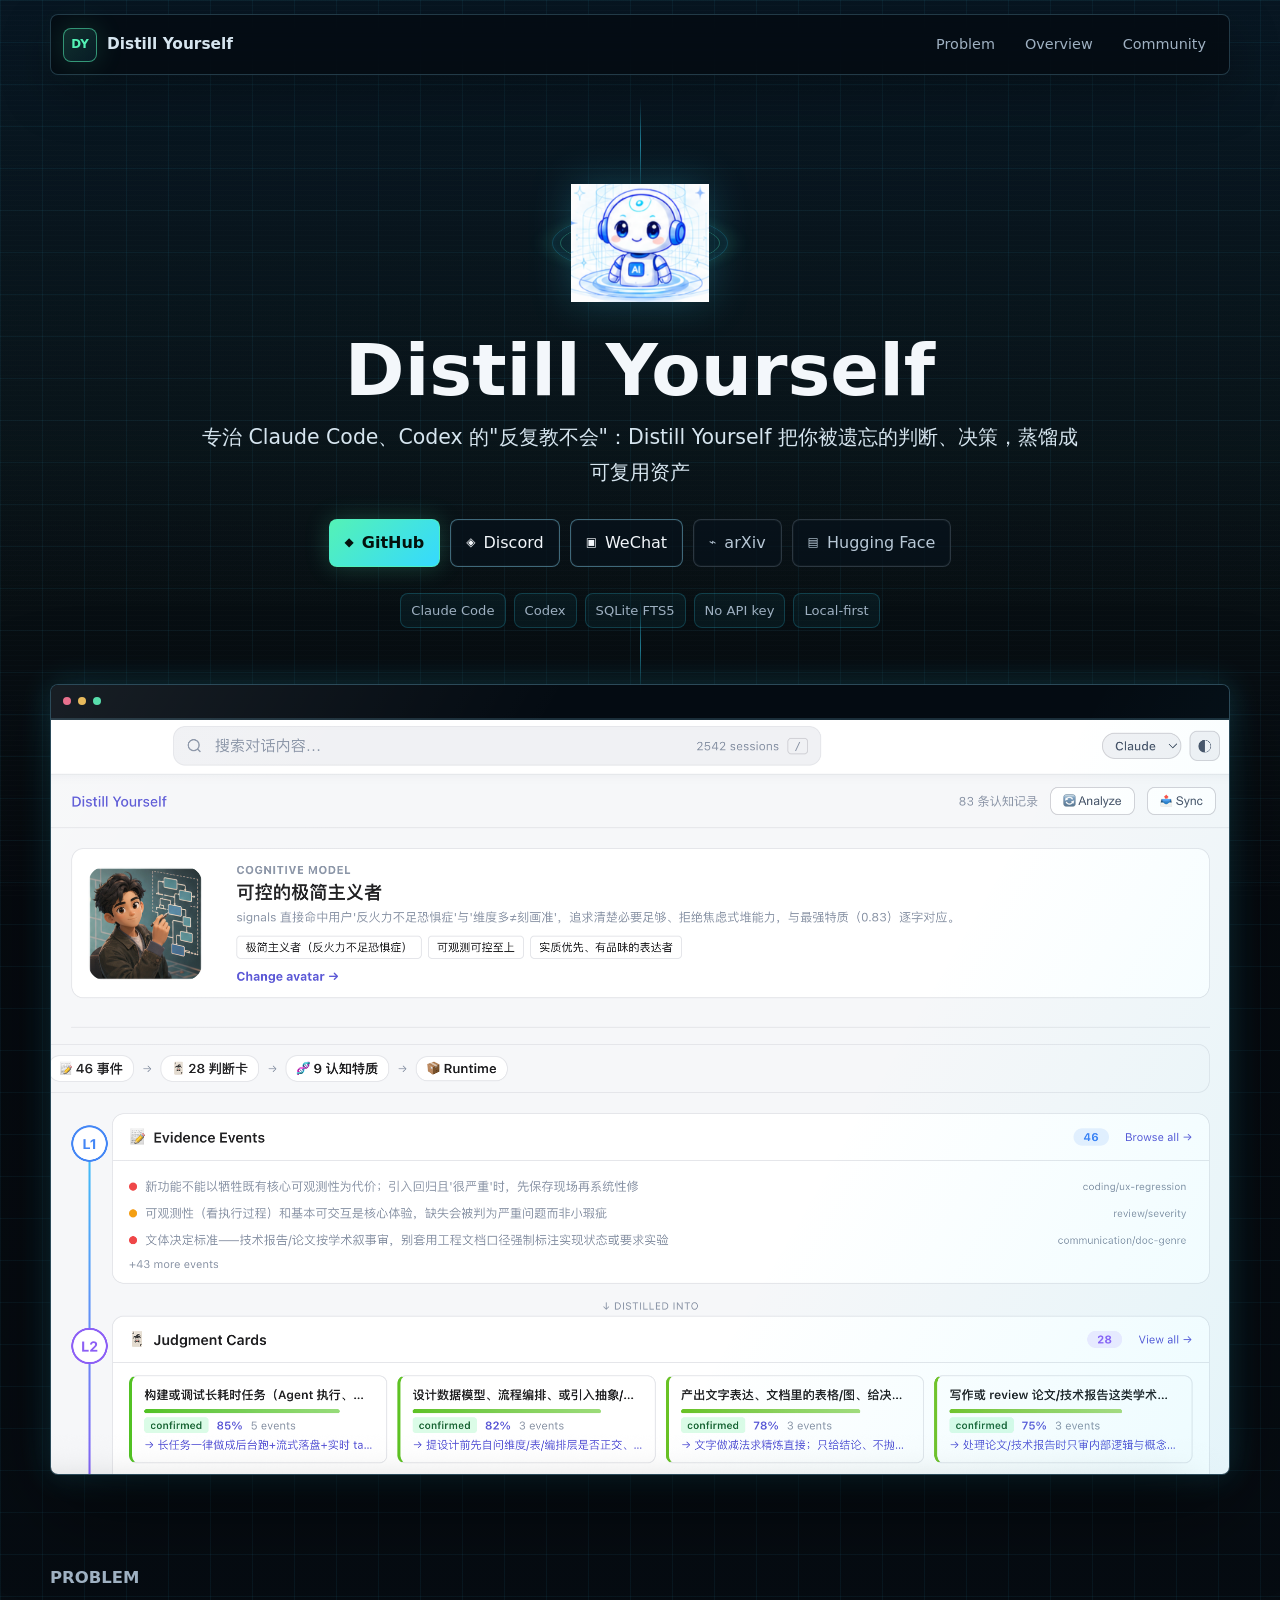
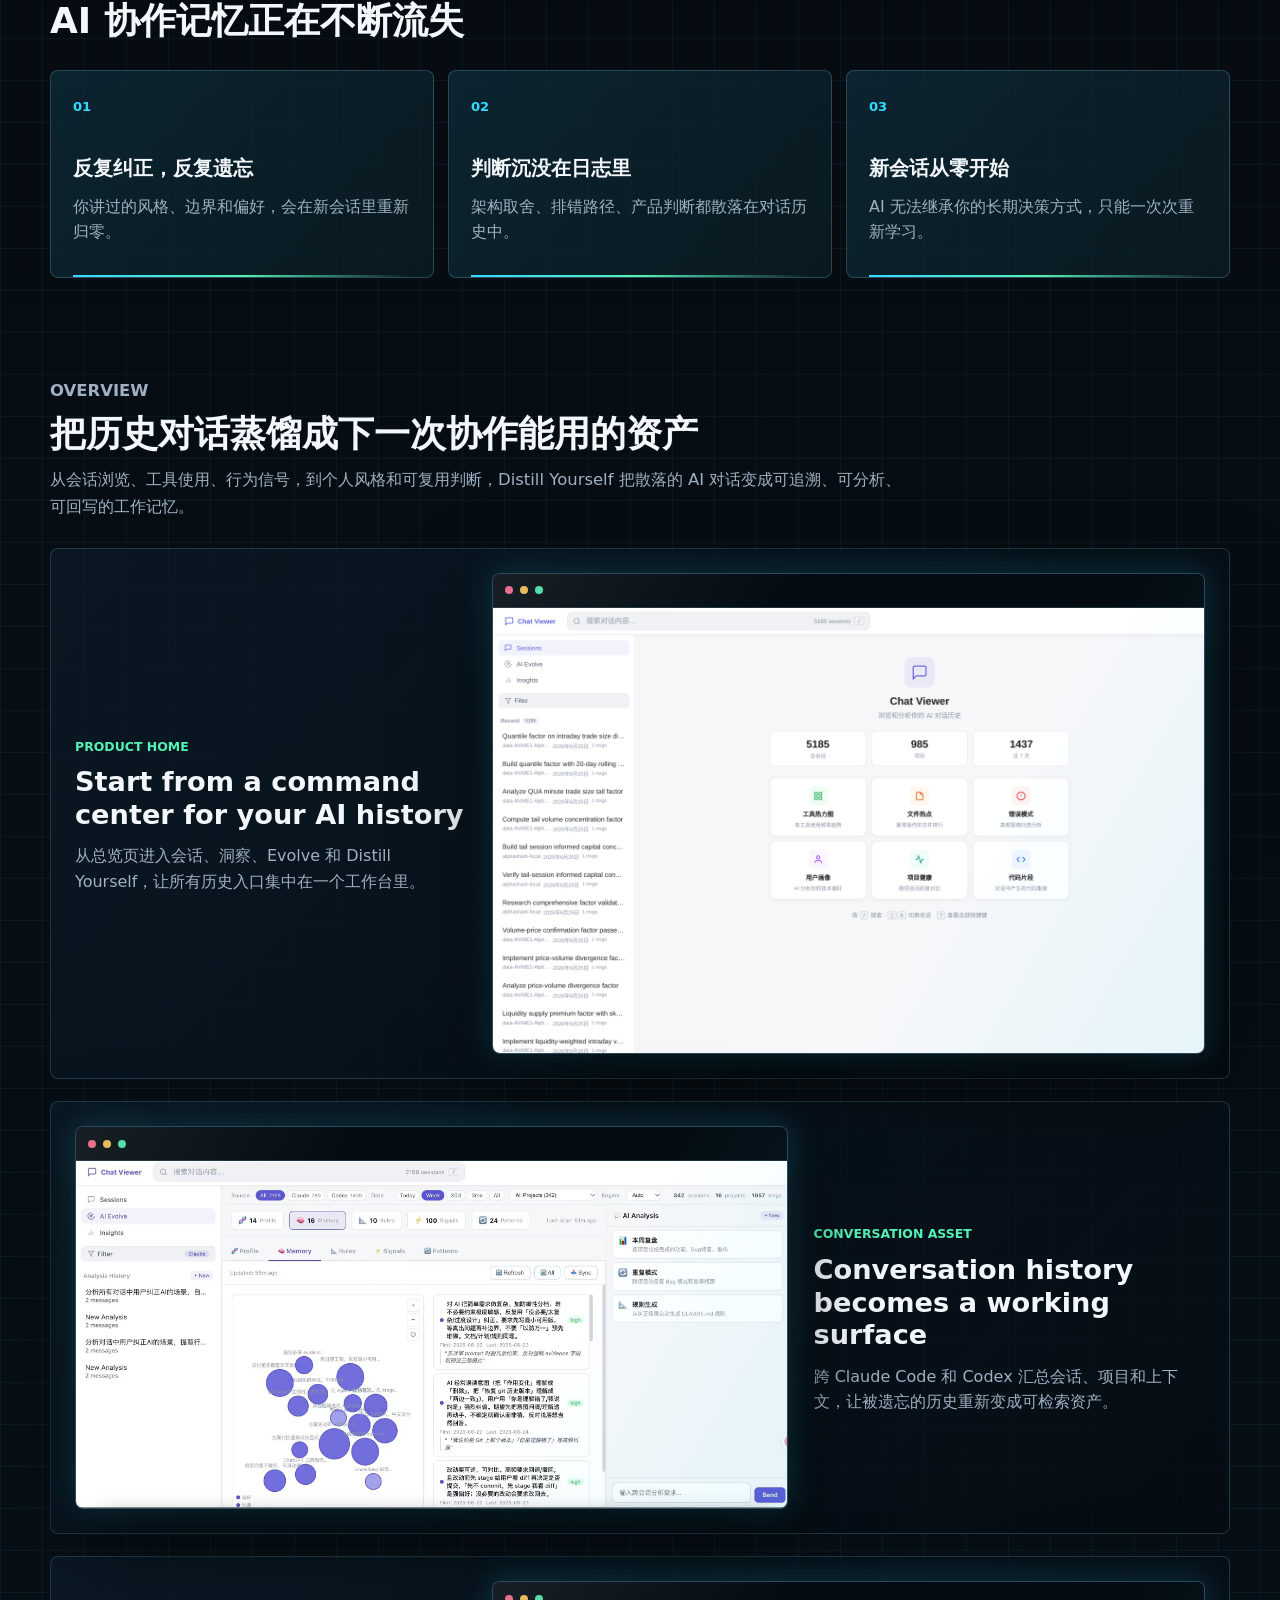
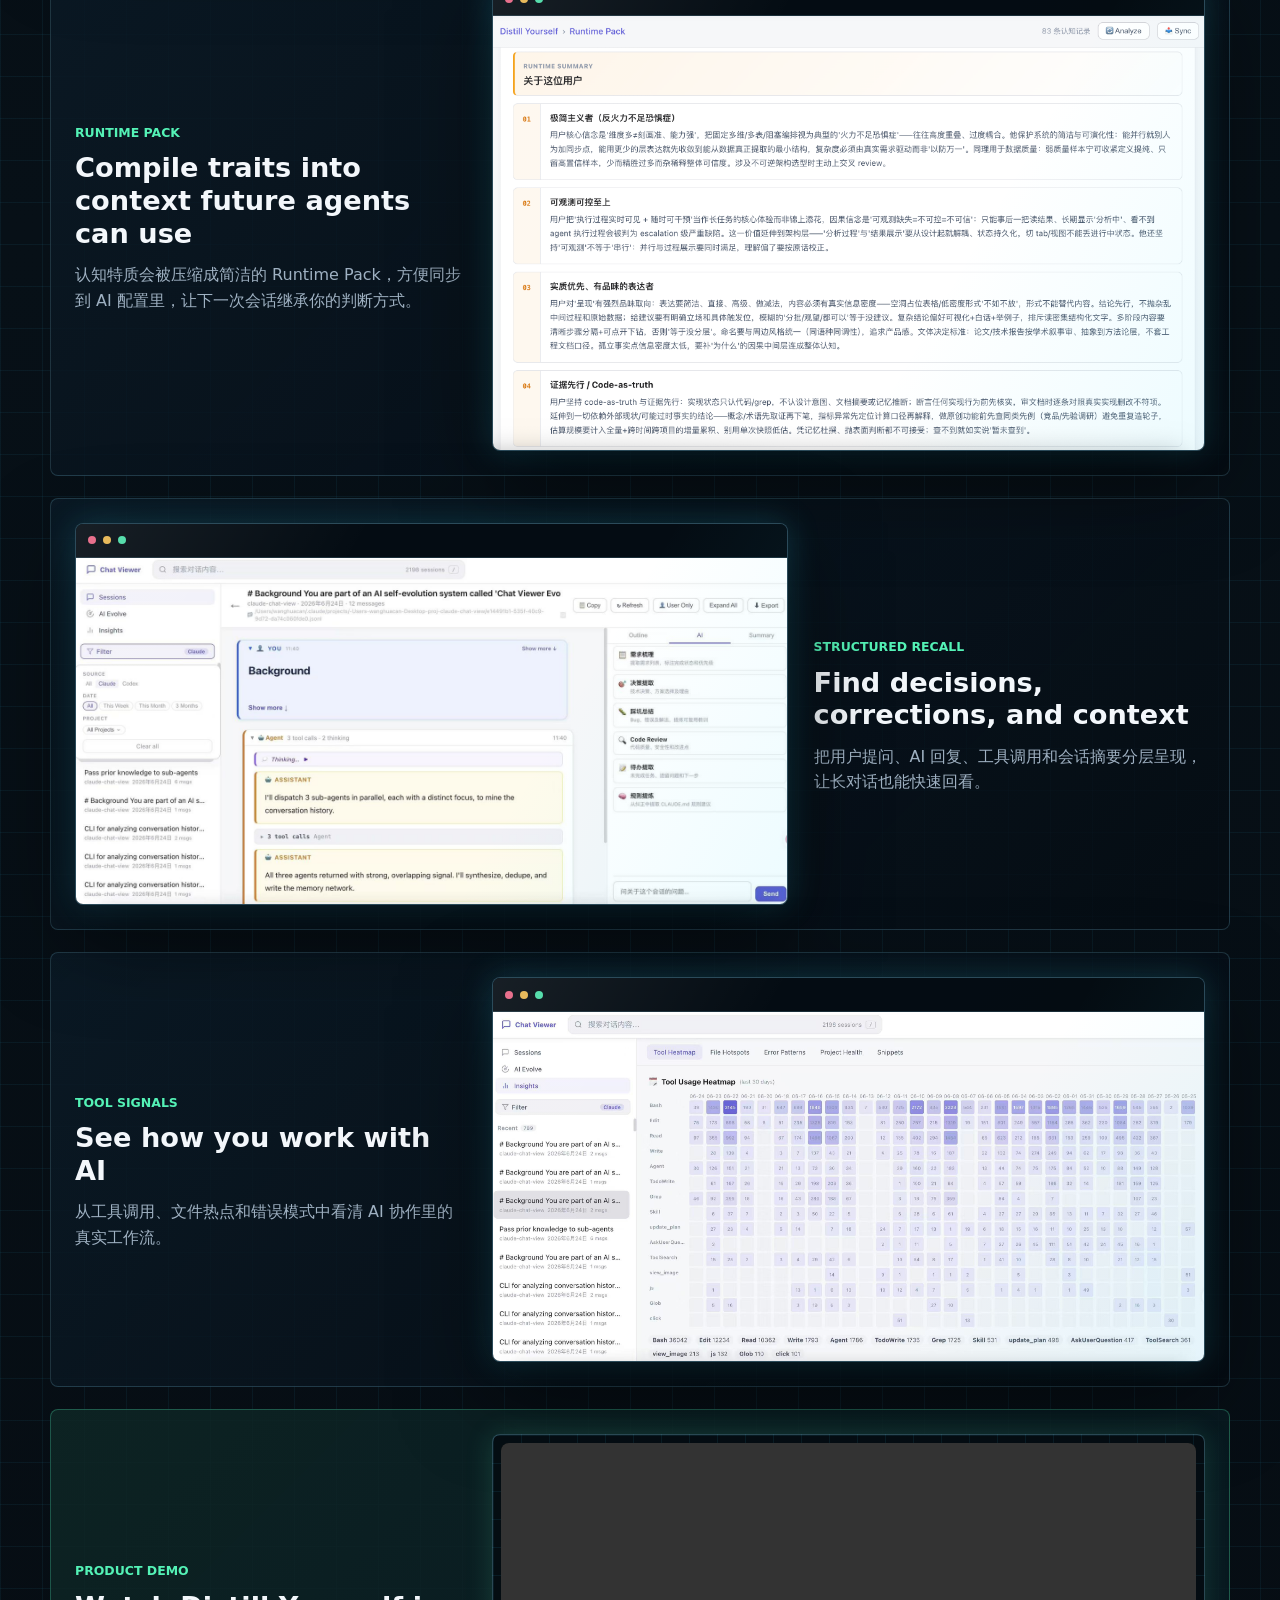
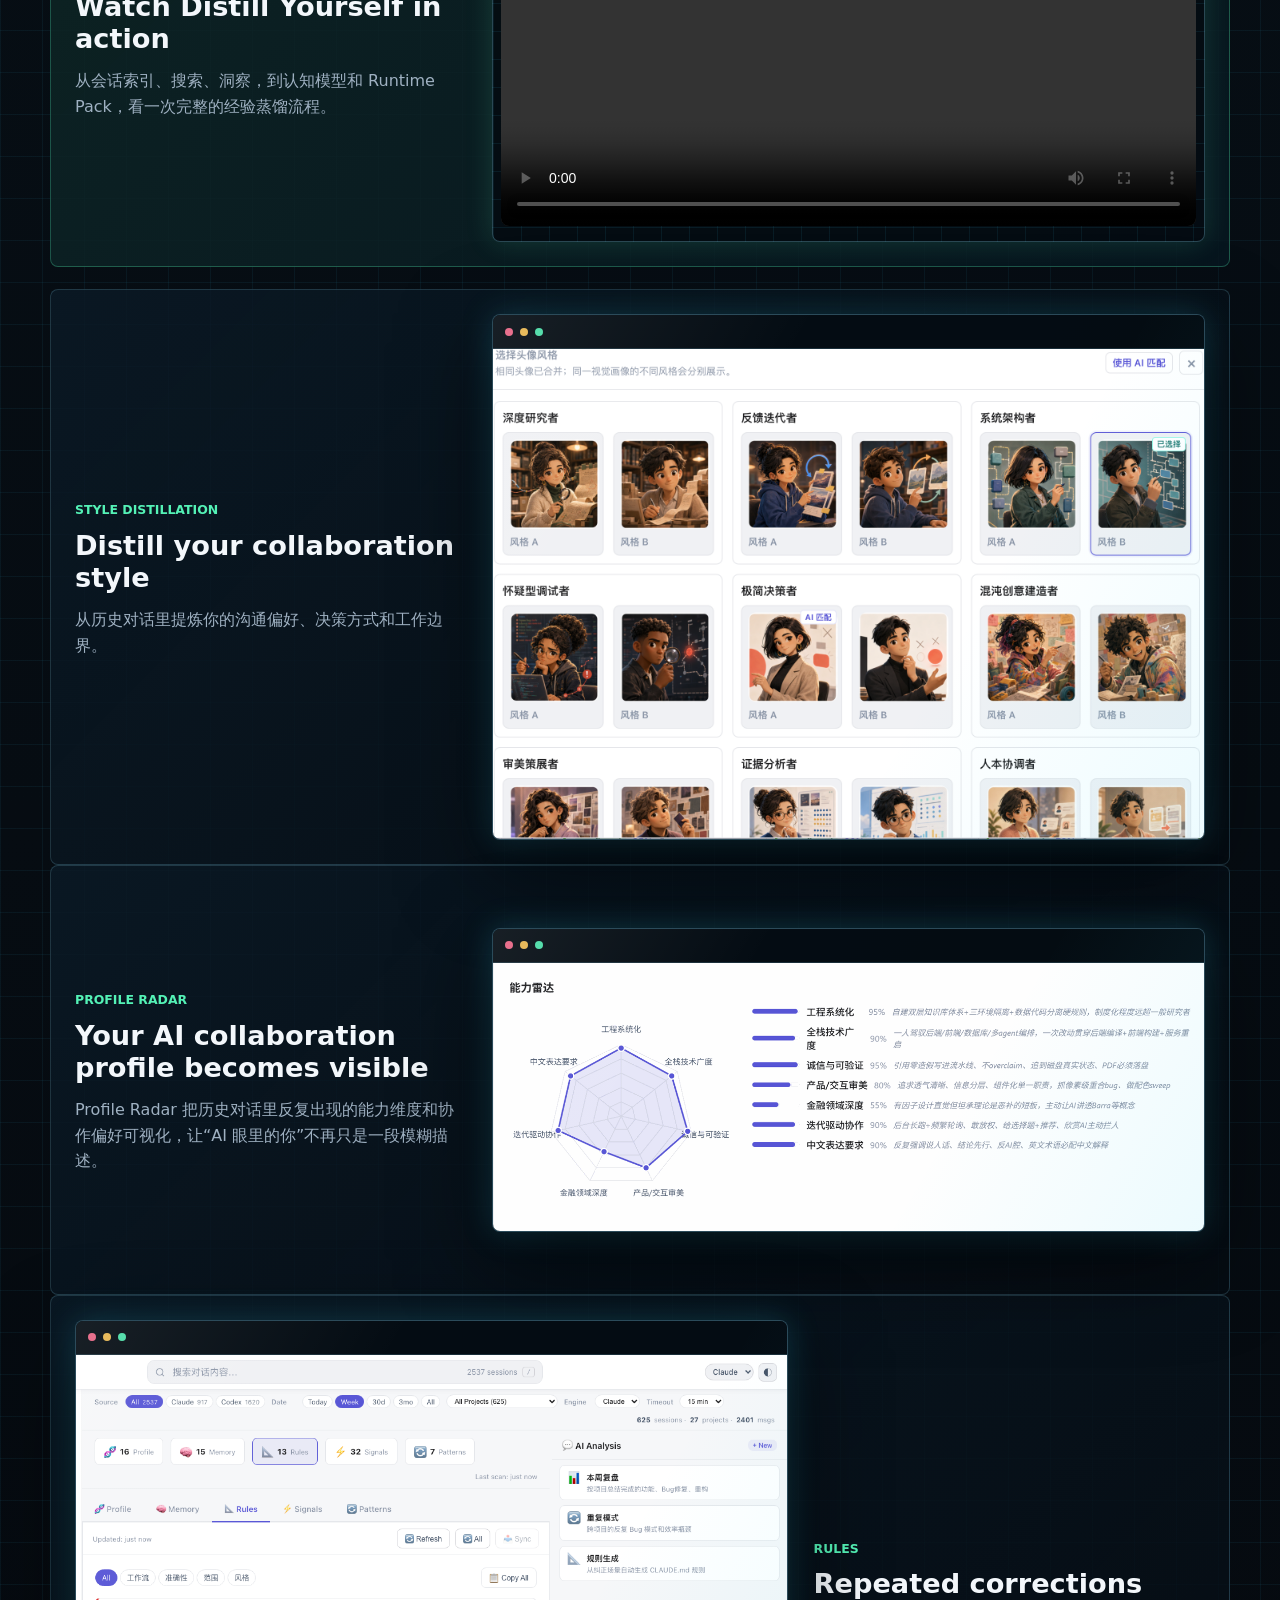
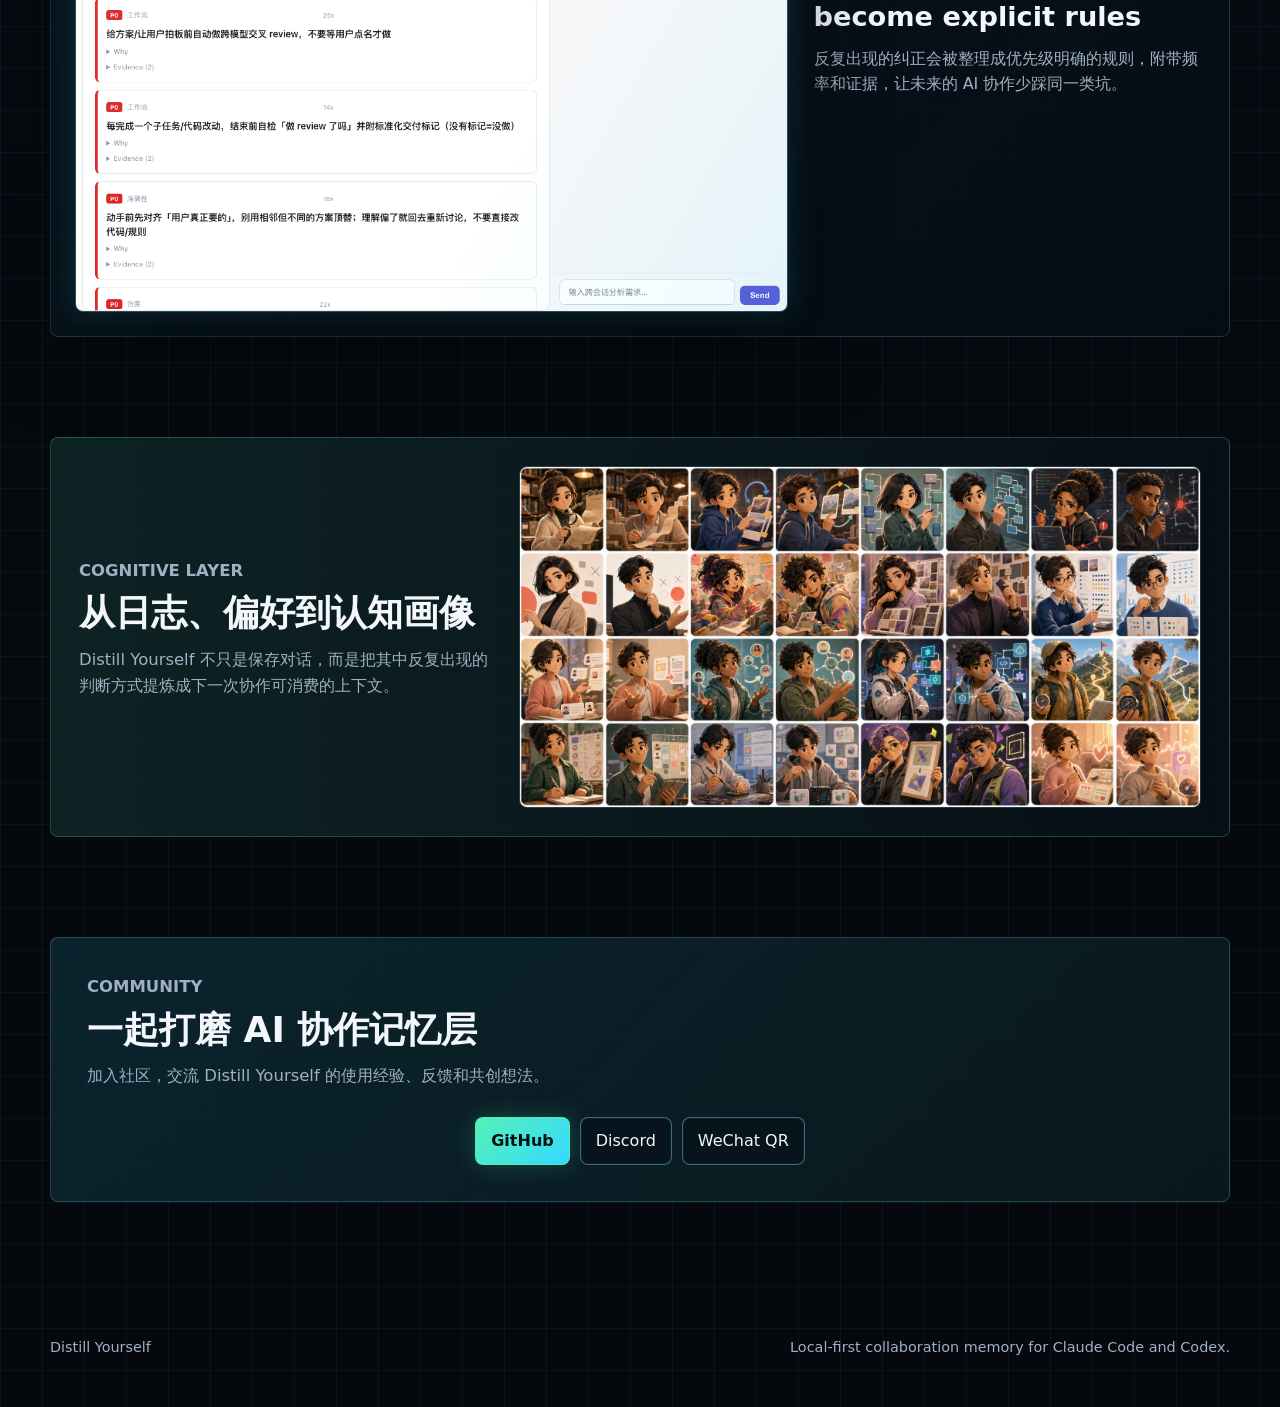
==== commit 882afc9f: "Merge pull request #12 from QuantaAlpha/zyf project_page" ====
--- a/site/index.html
+++ b/site/index.html
@@ -168,13 +168,17 @@
             </button>
           </article>
 
-          <article class="video-placeholder" aria-label="Demo video placeholder">
-            <div class="video-grid" aria-hidden="true"></div>
-            <div class="play-mark" aria-hidden="true"></div>
-            <div>
+          <article class="showcase-item video-showcase">
+            <div class="showcase-copy">
               <span class="feature-kicker">Product Demo</span>
-              <h3>Demo video coming soon</h3>
-              <p>这里预留产品演示视频位置，后续可替换为 mp4、YouTube 或 Bilibili 嵌入。</p>
+              <h3>Watch Distill Yourself in action</h3>
+              <p>从会话索引、搜索、洞察，到认知模型和 Runtime Pack，看一次完整的经验蒸馏流程。</p>
+            </div>
+            <div class="video-frame" aria-label="Distill Yourself product demo video">
+              <video controls preload="metadata" playsinline>
+                <source src="assets/demo.mp4" type="video/mp4">
+                Your browser does not support the video tag.
+              </video>
             </div>
           </article>
 
--- a/site/styles.css
+++ b/site/styles.css
@@ -487,8 +487,7 @@
   order: 1;
 }
 
-.showcase-copy h3,
-.video-placeholder h3 {
+.showcase-copy h3 {
   margin: 8px 0 12px;
   color: var(--text);
   font-size: 1.7rem;
@@ -496,61 +495,39 @@
   letter-spacing: 0;
 }
 
-.showcase-copy p,
-.video-placeholder p {
+.showcase-copy p {
   margin: 0;
   color: var(--muted);
   font-size: 1rem;
 }
 
-.video-placeholder {
-  position: relative;
-  display: grid;
-  grid-template-columns: minmax(260px, 0.95fr) minmax(0, 1fr);
-  align-items: center;
-  gap: 28px;
-  min-height: 330px;
-  padding: 28px;
-  border: 1px dashed rgba(84, 242, 182, 0.38);
-  border-radius: 8px;
-  background: rgba(4, 10, 16, 0.82);
-  overflow: hidden;
-}
-
-.video-grid {
+.video-frame {
   position: relative;
   aspect-ratio: 16 / 9;
   border: 1px solid rgba(142, 224, 255, 0.28);
   border-radius: 8px;
+  padding: 8px;
   background:
     linear-gradient(rgba(53, 217, 255, 0.08) 1px, transparent 1px),
     linear-gradient(90deg, rgba(53, 217, 255, 0.08) 1px, transparent 1px),
-    linear-gradient(135deg, rgba(53, 217, 255, 0.18), rgba(84, 242, 182, 0.06));
+    rgba(4, 10, 16, 0.82);
   background-size: 28px 28px, 28px 28px, auto;
-}
-
-.play-mark {
-  position: absolute;
-  left: calc(24px + 32%);
-  top: 50%;
-  width: 62px;
-  height: 62px;
-  border: 1px solid rgba(84, 242, 182, 0.68);
-  border-radius: 50%;
-  transform: translate(-50%, -50%);
-  box-shadow: 0 0 28px rgba(84, 242, 182, 0.22);
-}
-
-.play-mark::after {
-  content: "";
-  position: absolute;
-  left: 25px;
-  top: 19px;
-  width: 0;
-  height: 0;
-  border-top: 12px solid transparent;
-  border-bottom: 12px solid transparent;
-  border-left: 18px solid var(--green);
+  box-shadow: var(--shadow-green);
+}
+
+.video-frame video {
+  width: 100%;
+  height: 100%;
+  border-radius: 8px;
+  background: #000;
+  object-fit: contain;
+}
+
+.video-showcase {
+  border-color: rgba(84, 242, 182, 0.28);
+  background:
+    linear-gradient(135deg, rgba(84, 242, 182, 0.1), rgba(53, 217, 255, 0.05)),
+    rgba(5, 12, 19, 0.86);
 }
 
 .cognitive-strip {
@@ -700,8 +677,7 @@
   .problem-grid,
   .cognitive-strip,
   .showcase-item,
-  .showcase-item.reverse,
-  .video-placeholder {
+  .showcase-item.reverse {
     grid-template-columns: 1fr;
   }
 
@@ -714,10 +690,6 @@
     min-height: auto;
   }
 
-  .play-mark {
-    left: 50%;
-    top: 36%;
-  }
 }
 
 @media (max-width: 680px) {
@@ -781,14 +753,12 @@
   }
 
   .showcase-item,
-  .video-placeholder,
   .community-section,
   .cognitive-strip {
     padding: 18px;
   }
 
-  .showcase-copy h3,
-  .video-placeholder h3 {
+  .showcase-copy h3 {
     font-size: 1.34rem;
   }
 }
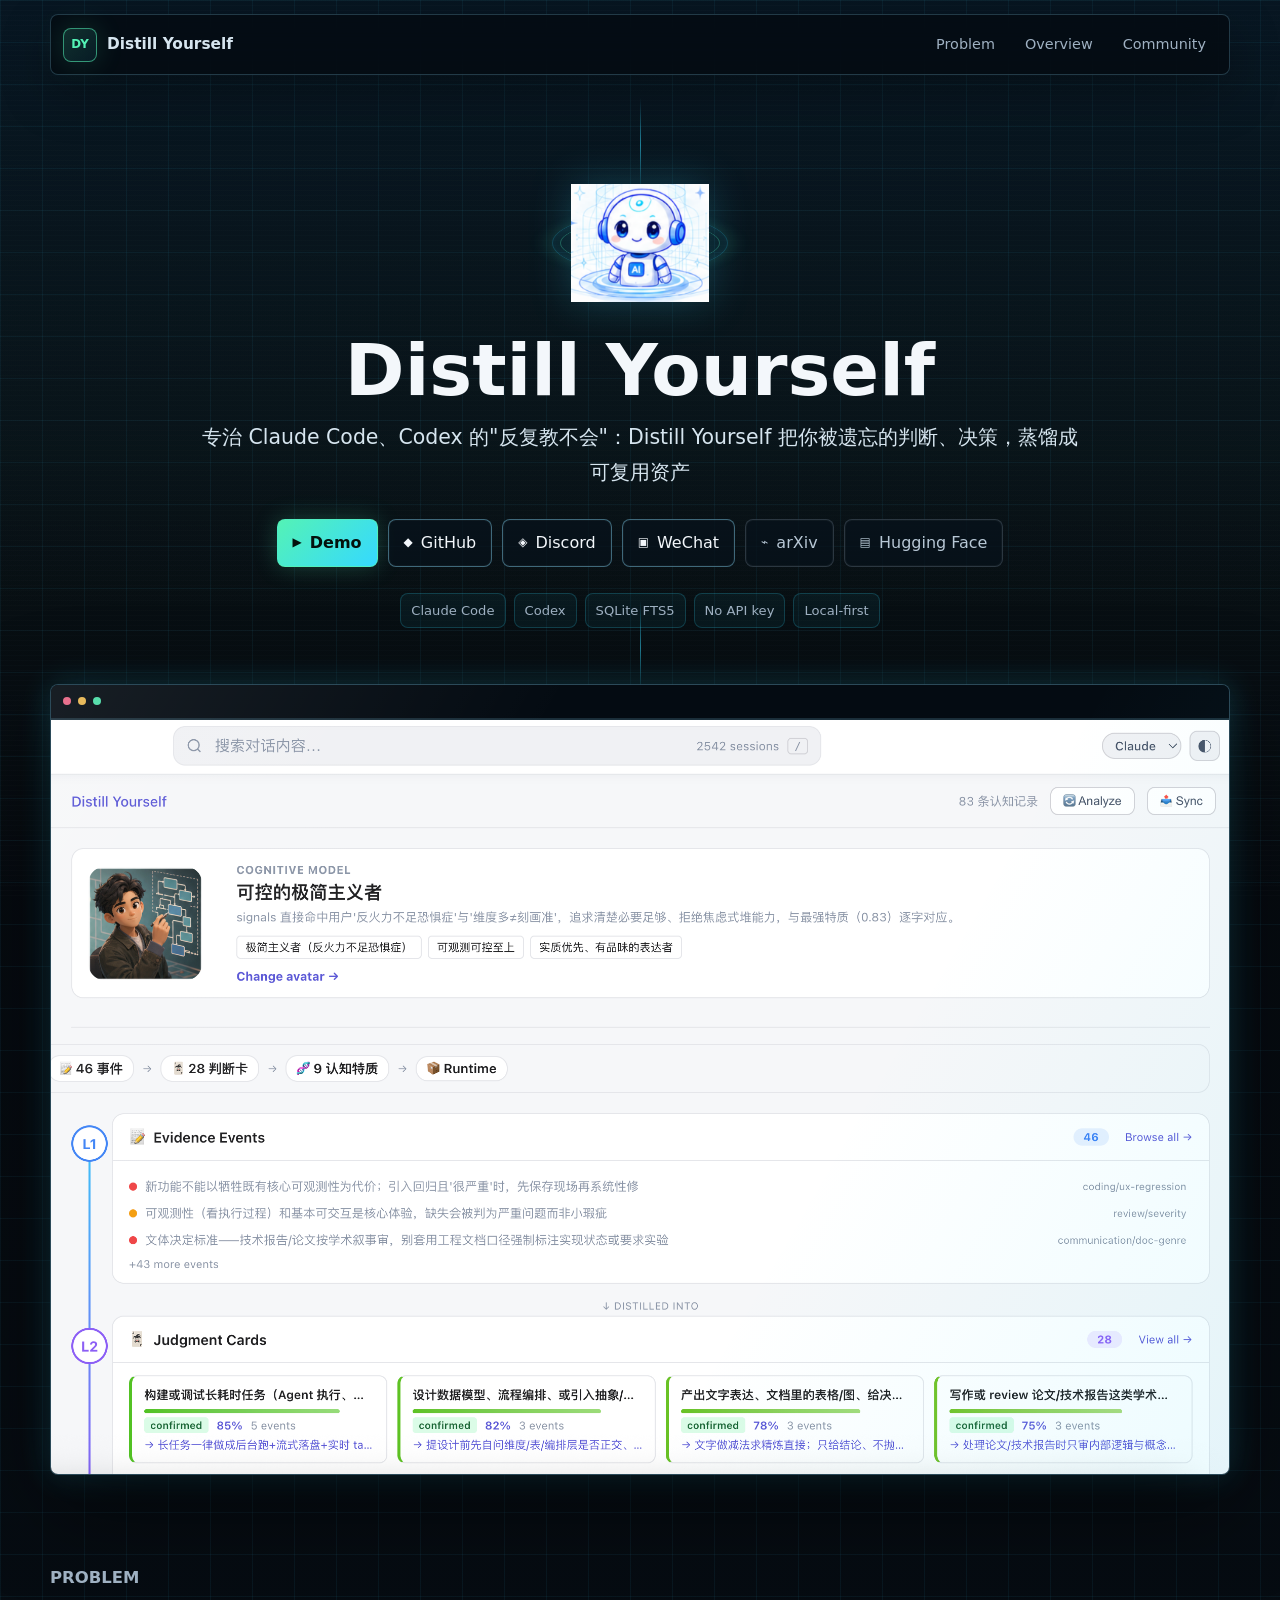
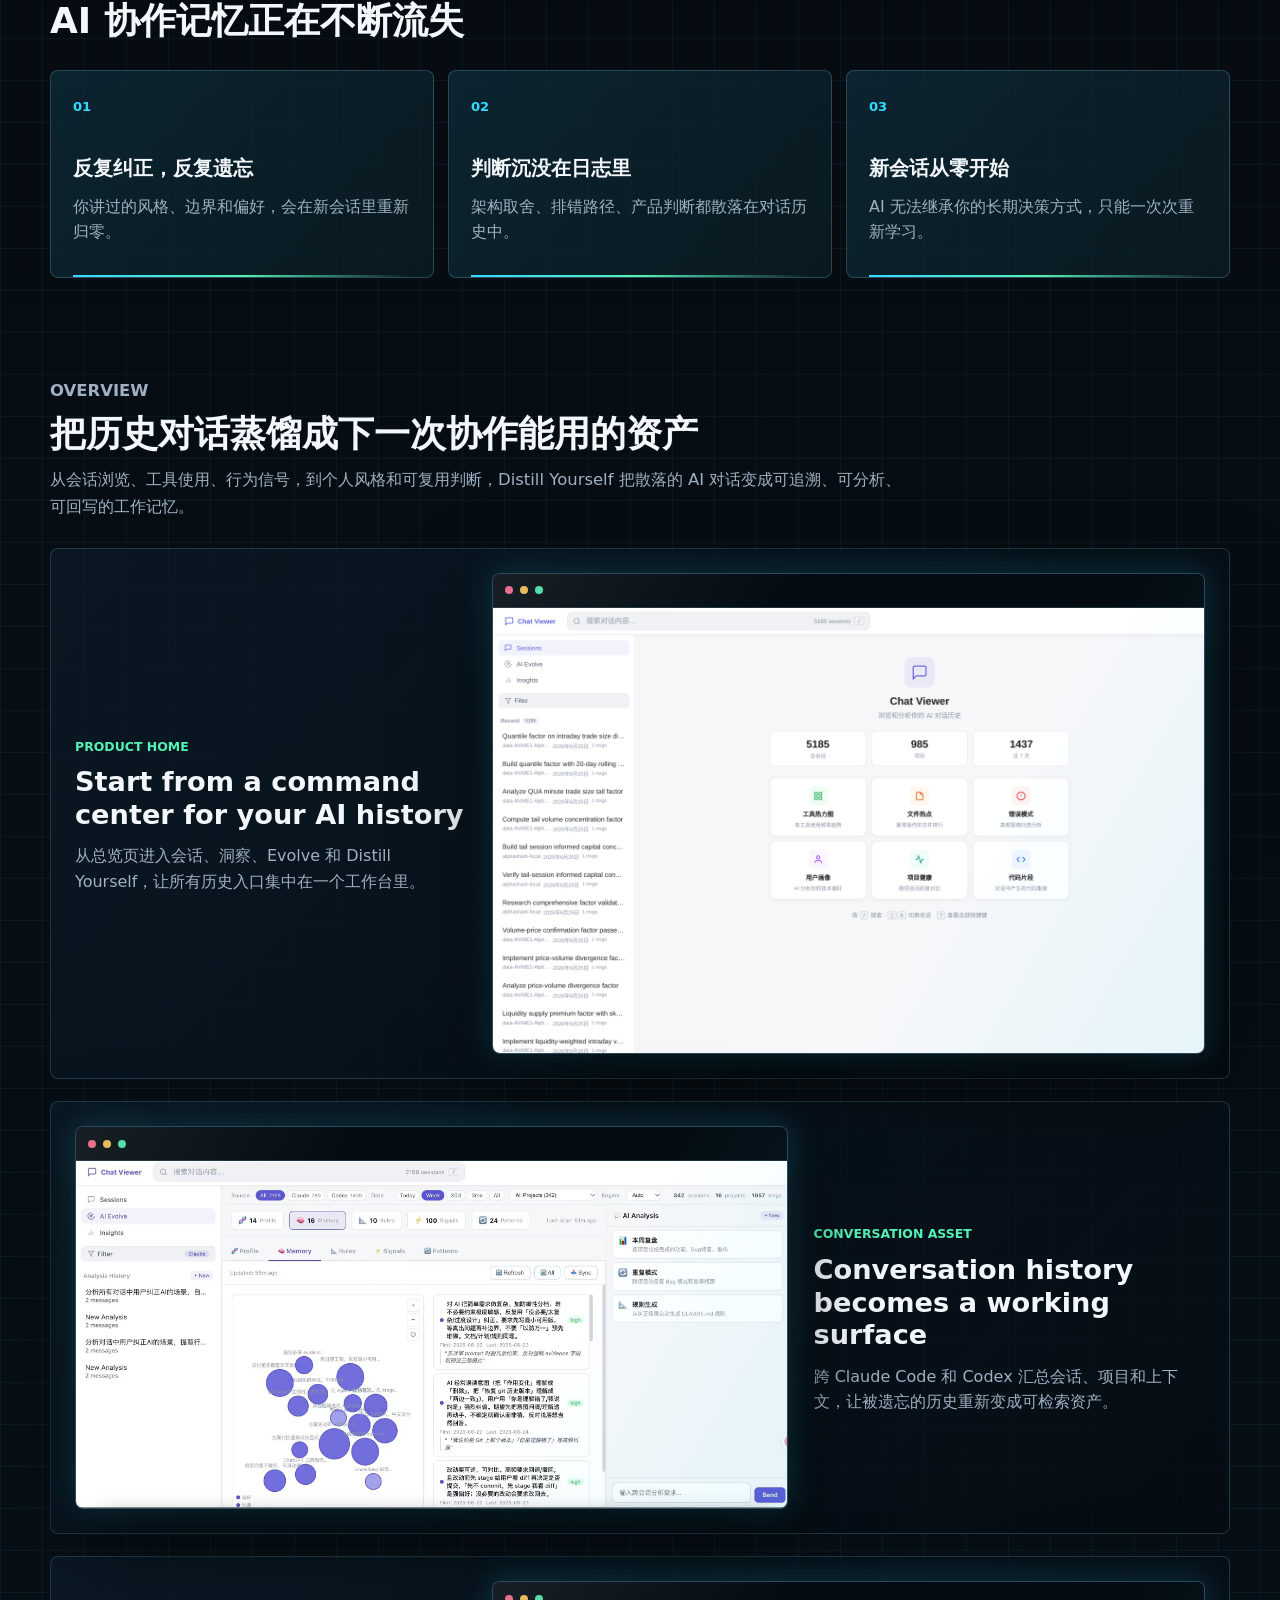
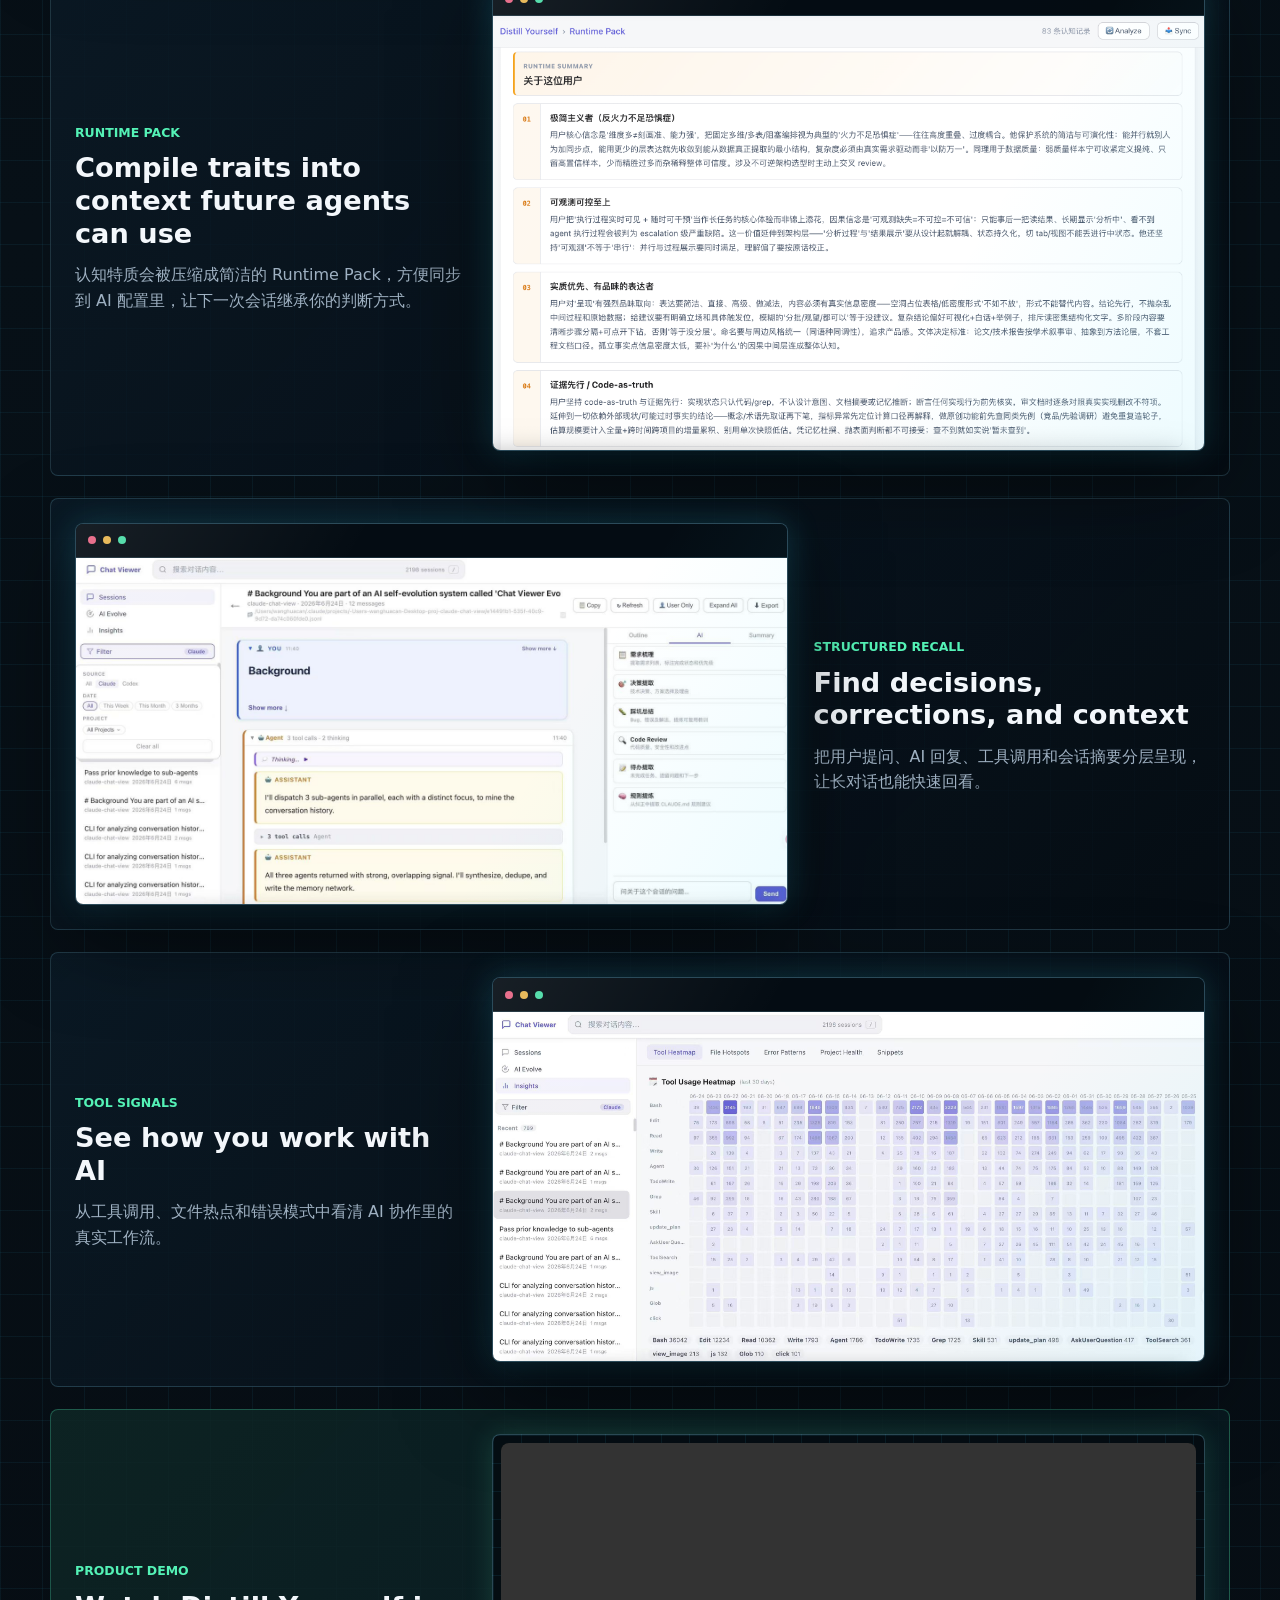
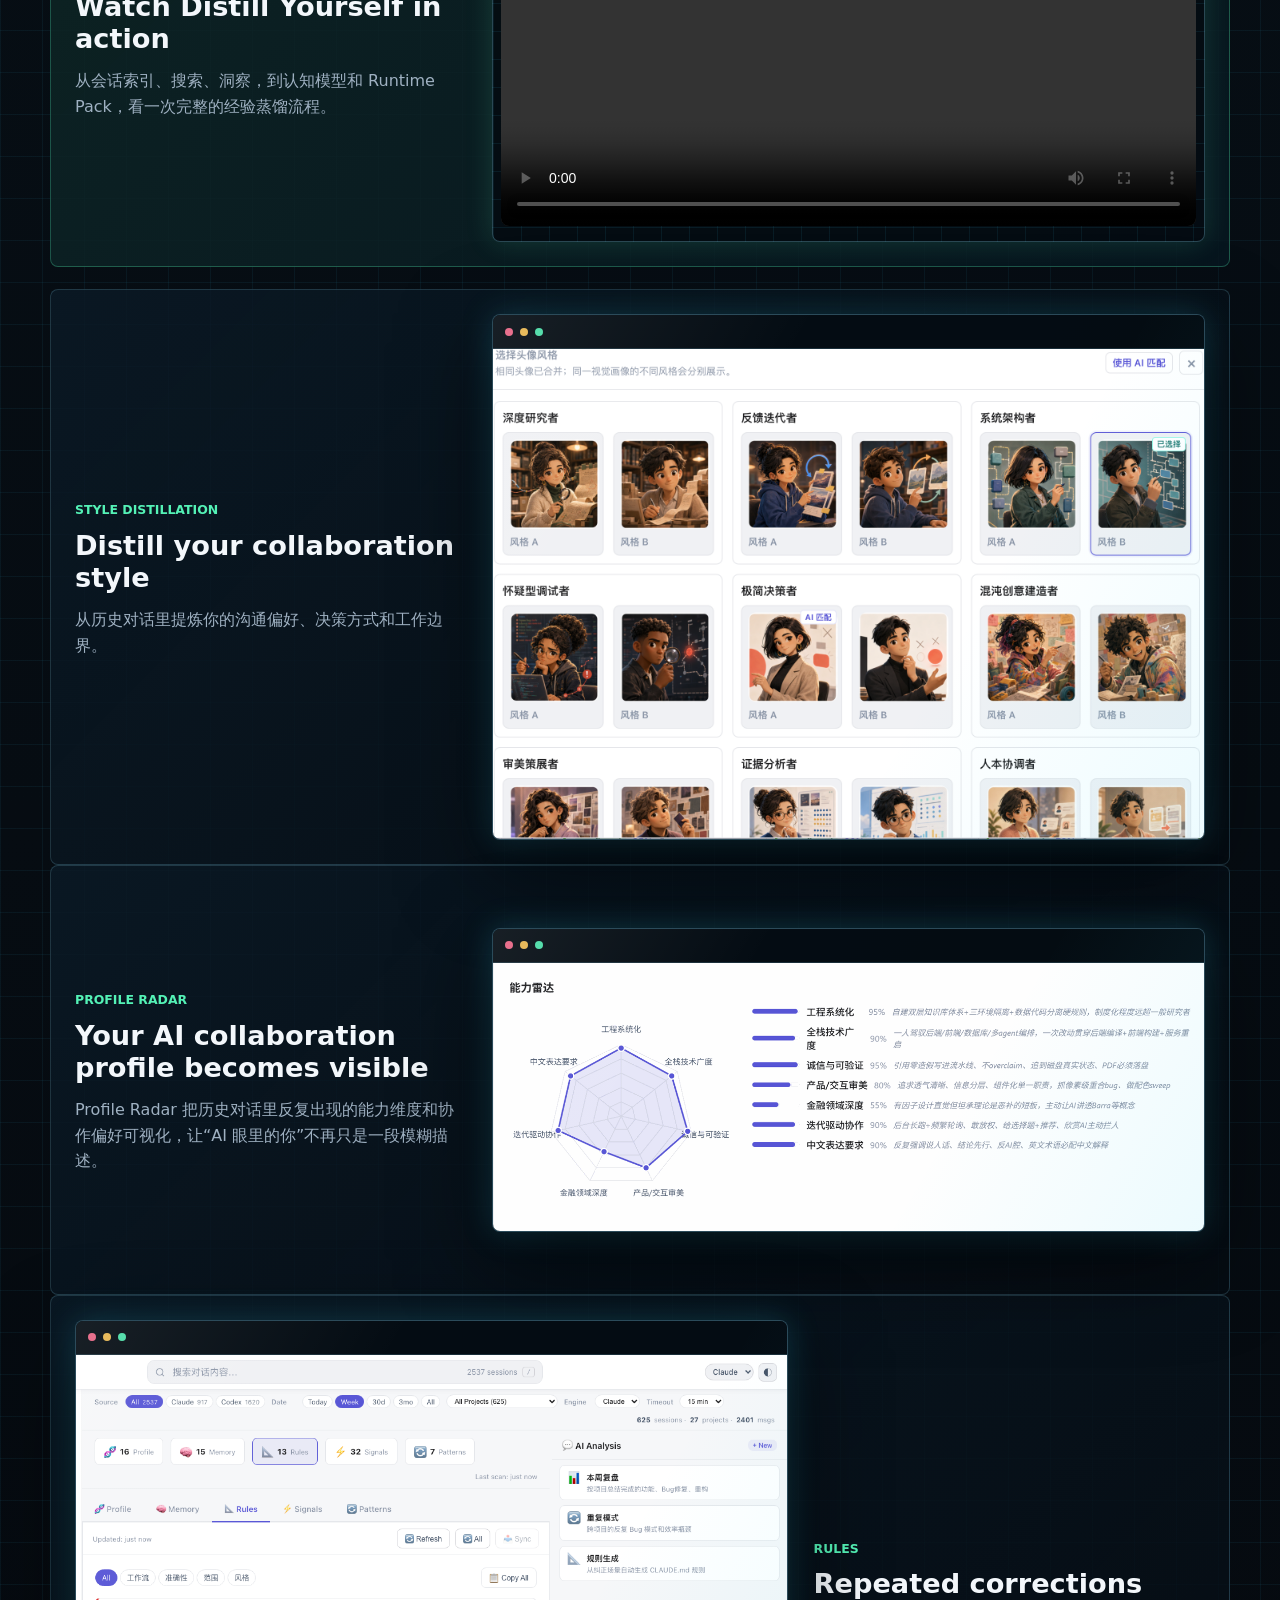
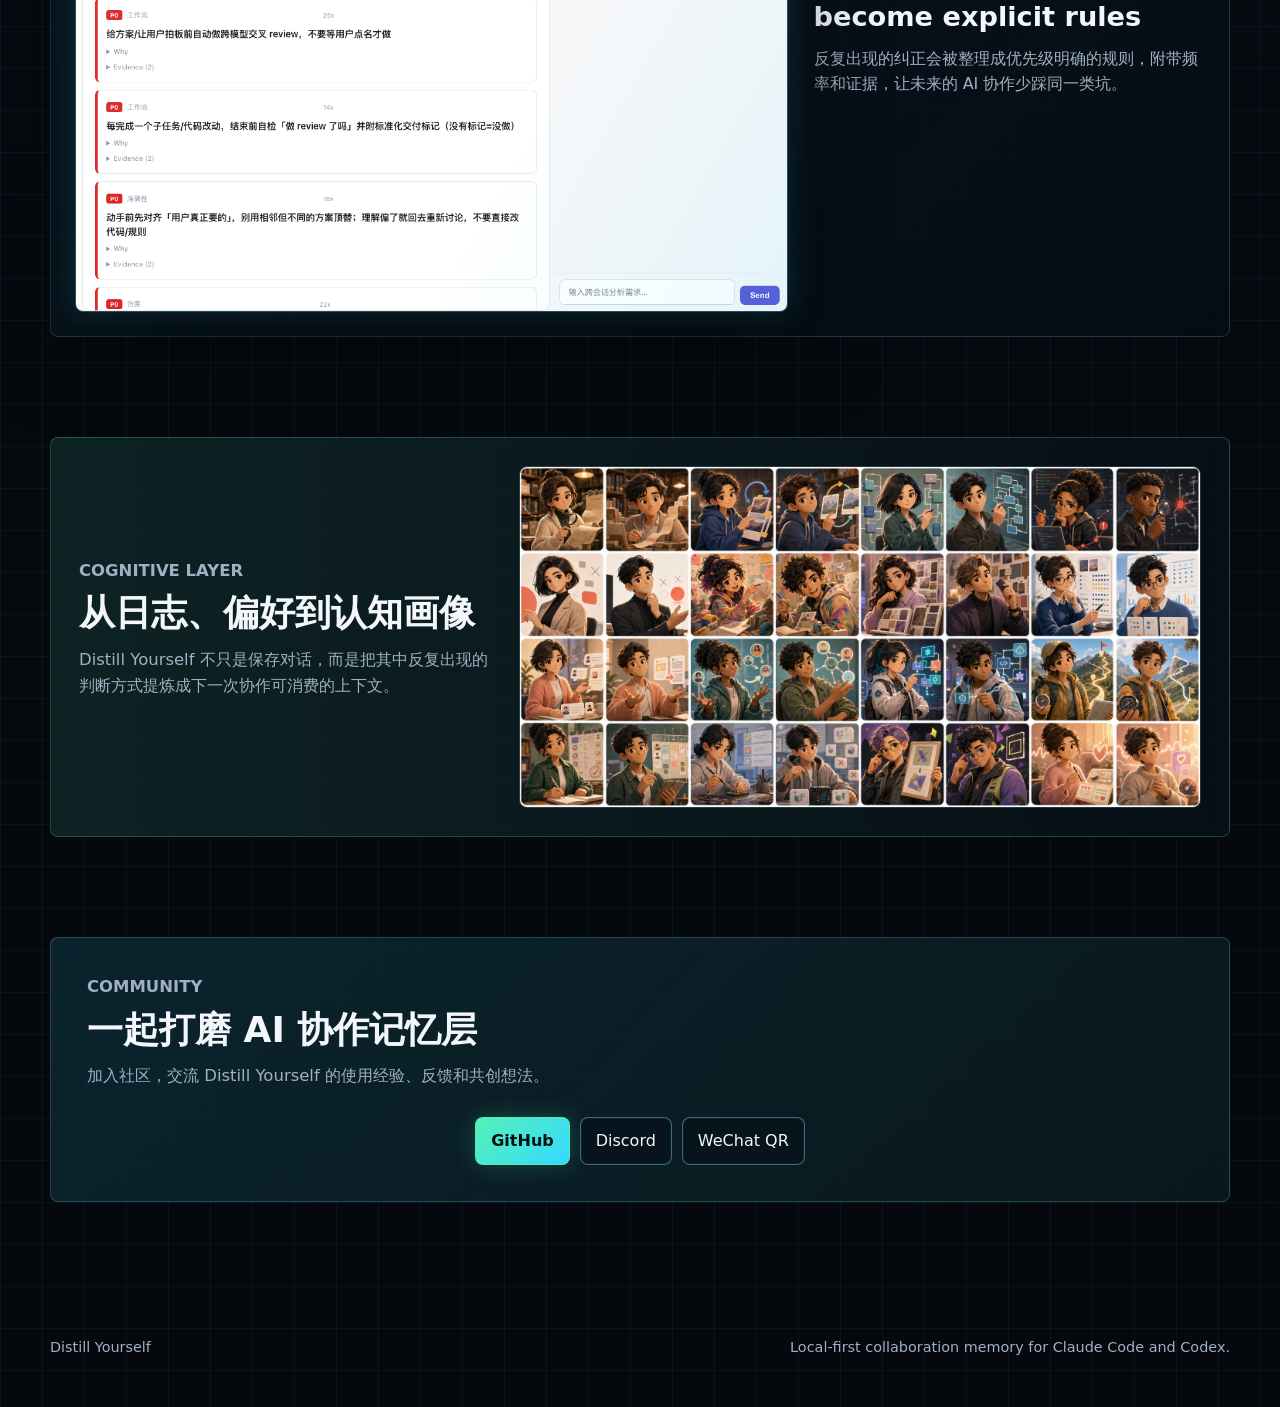
==== commit a4c9c6e1: "Merge pull request #15 from QuantaAlpha/zyf add_demo_button" ====
--- a/site/index.html
+++ b/site/index.html
@@ -38,7 +38,11 @@
         </p>
 
         <div class="hero-actions" aria-label="Project links">
-          <a class="action-btn primary" href="https://github.com/QuantaAlpha/Distill_Yourself" target="_blank" rel="noreferrer">
+          <a class="action-btn primary" href="https://quantaalpha.com/Distill-Yourself/video/" target="_blank" rel="noreferrer">
+            <span class="btn-icon" aria-hidden="true">▶</span>
+            Demo
+          </a>
+          <a class="action-btn" href="https://github.com/QuantaAlpha/Distill_Yourself" target="_blank" rel="noreferrer">
             <span class="btn-icon" aria-hidden="true">◆</span>
             GitHub
           </a>
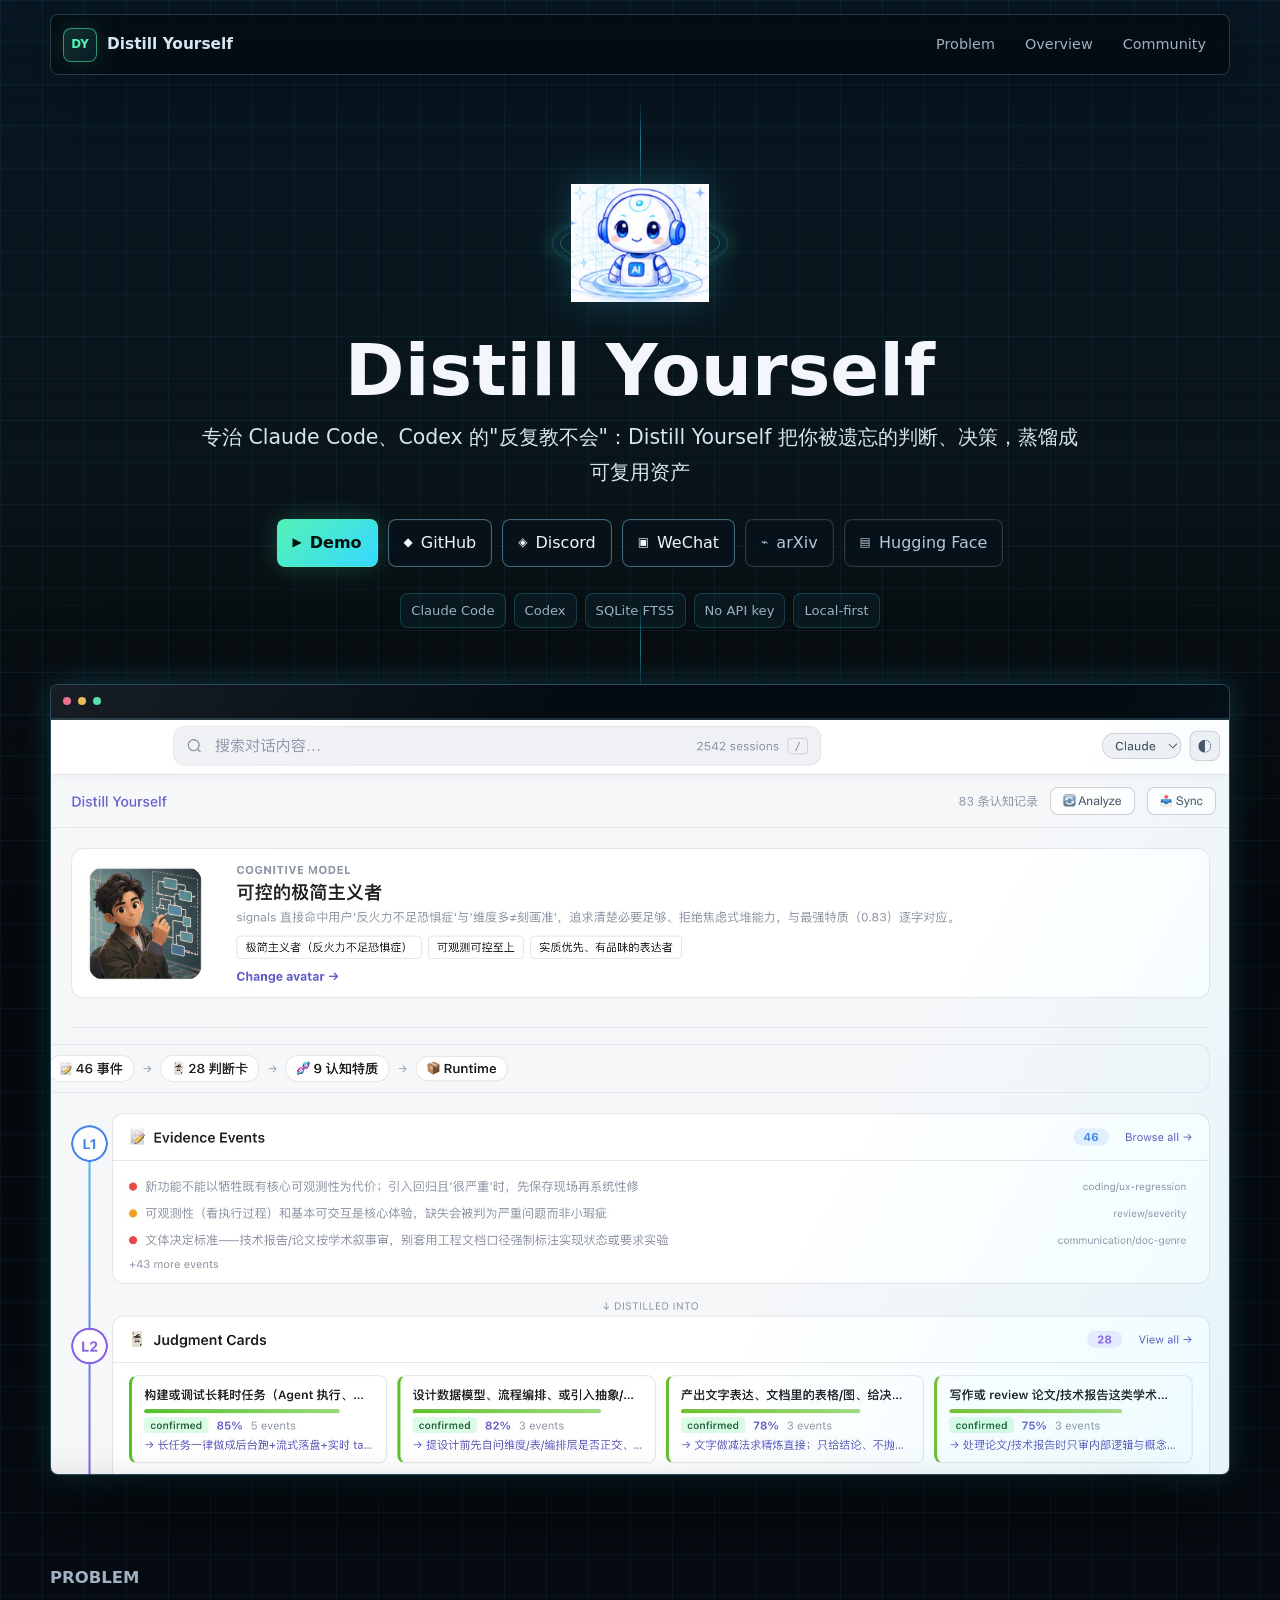
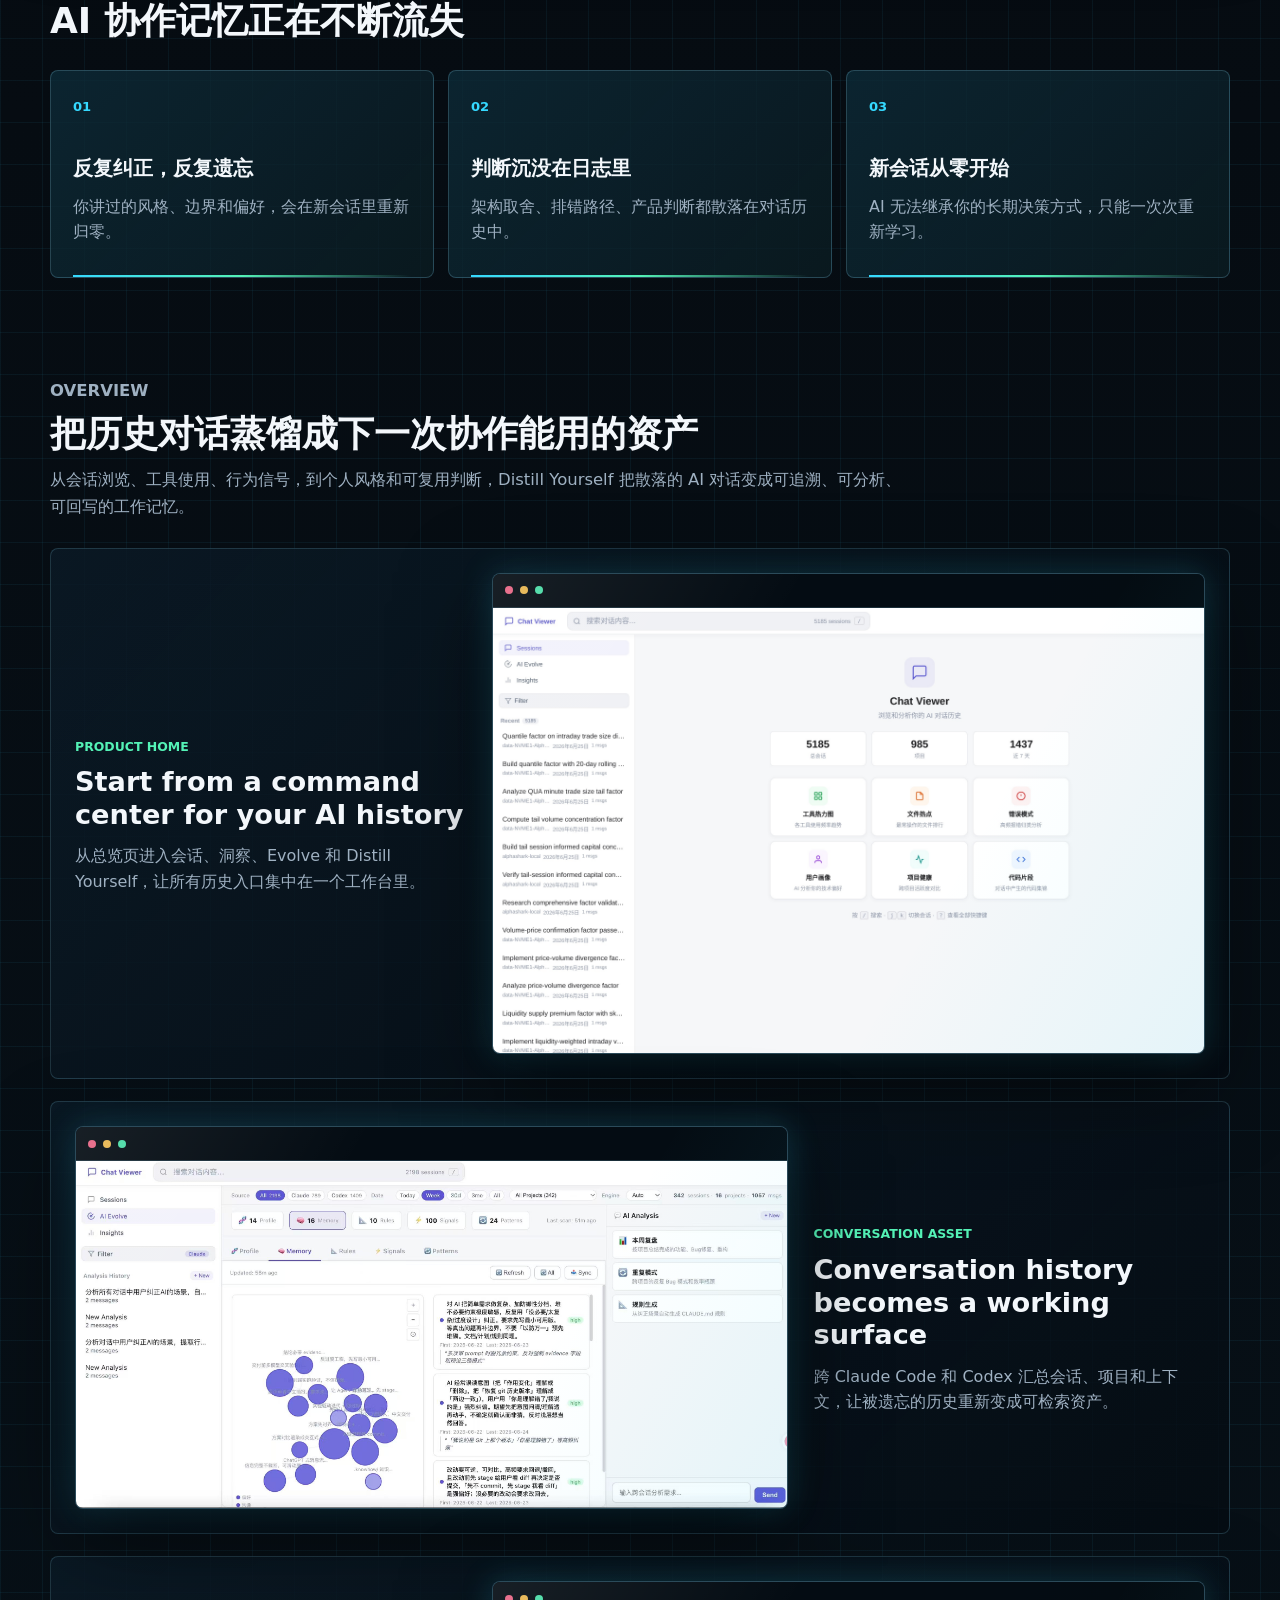
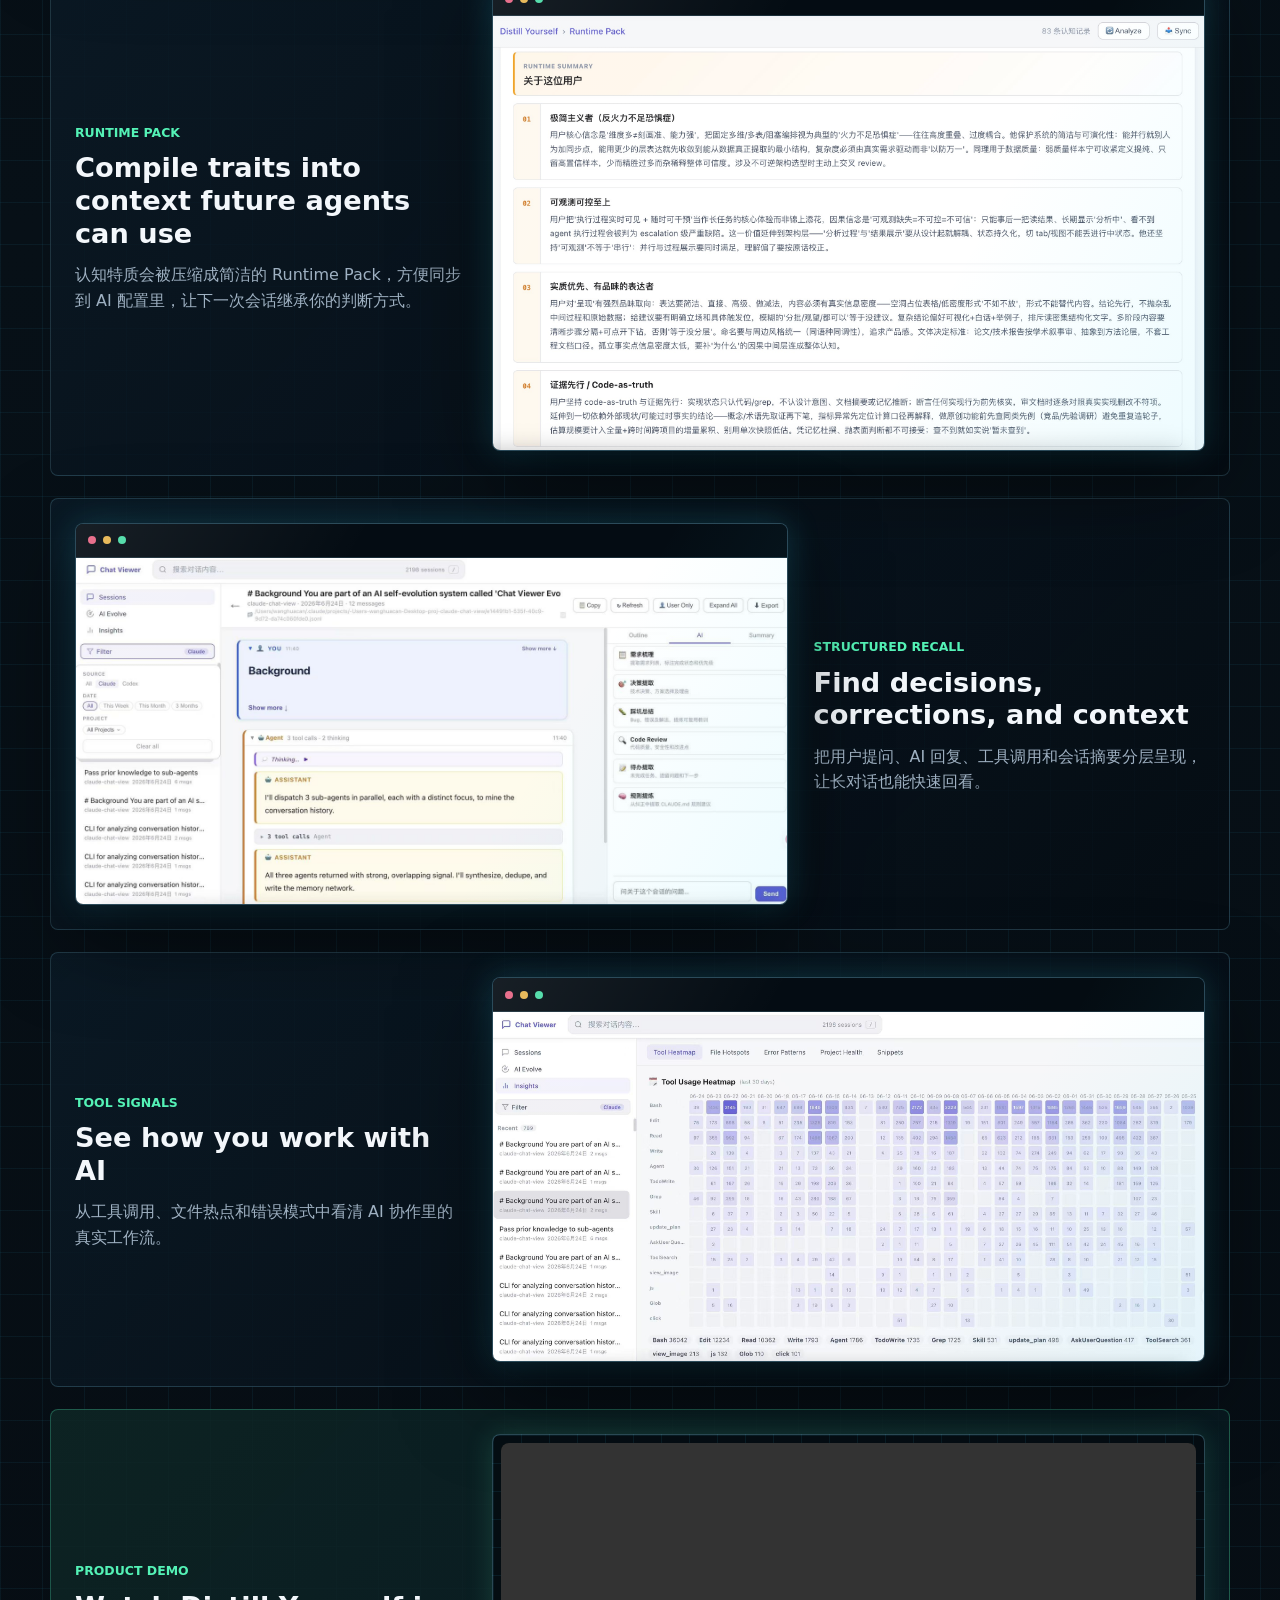
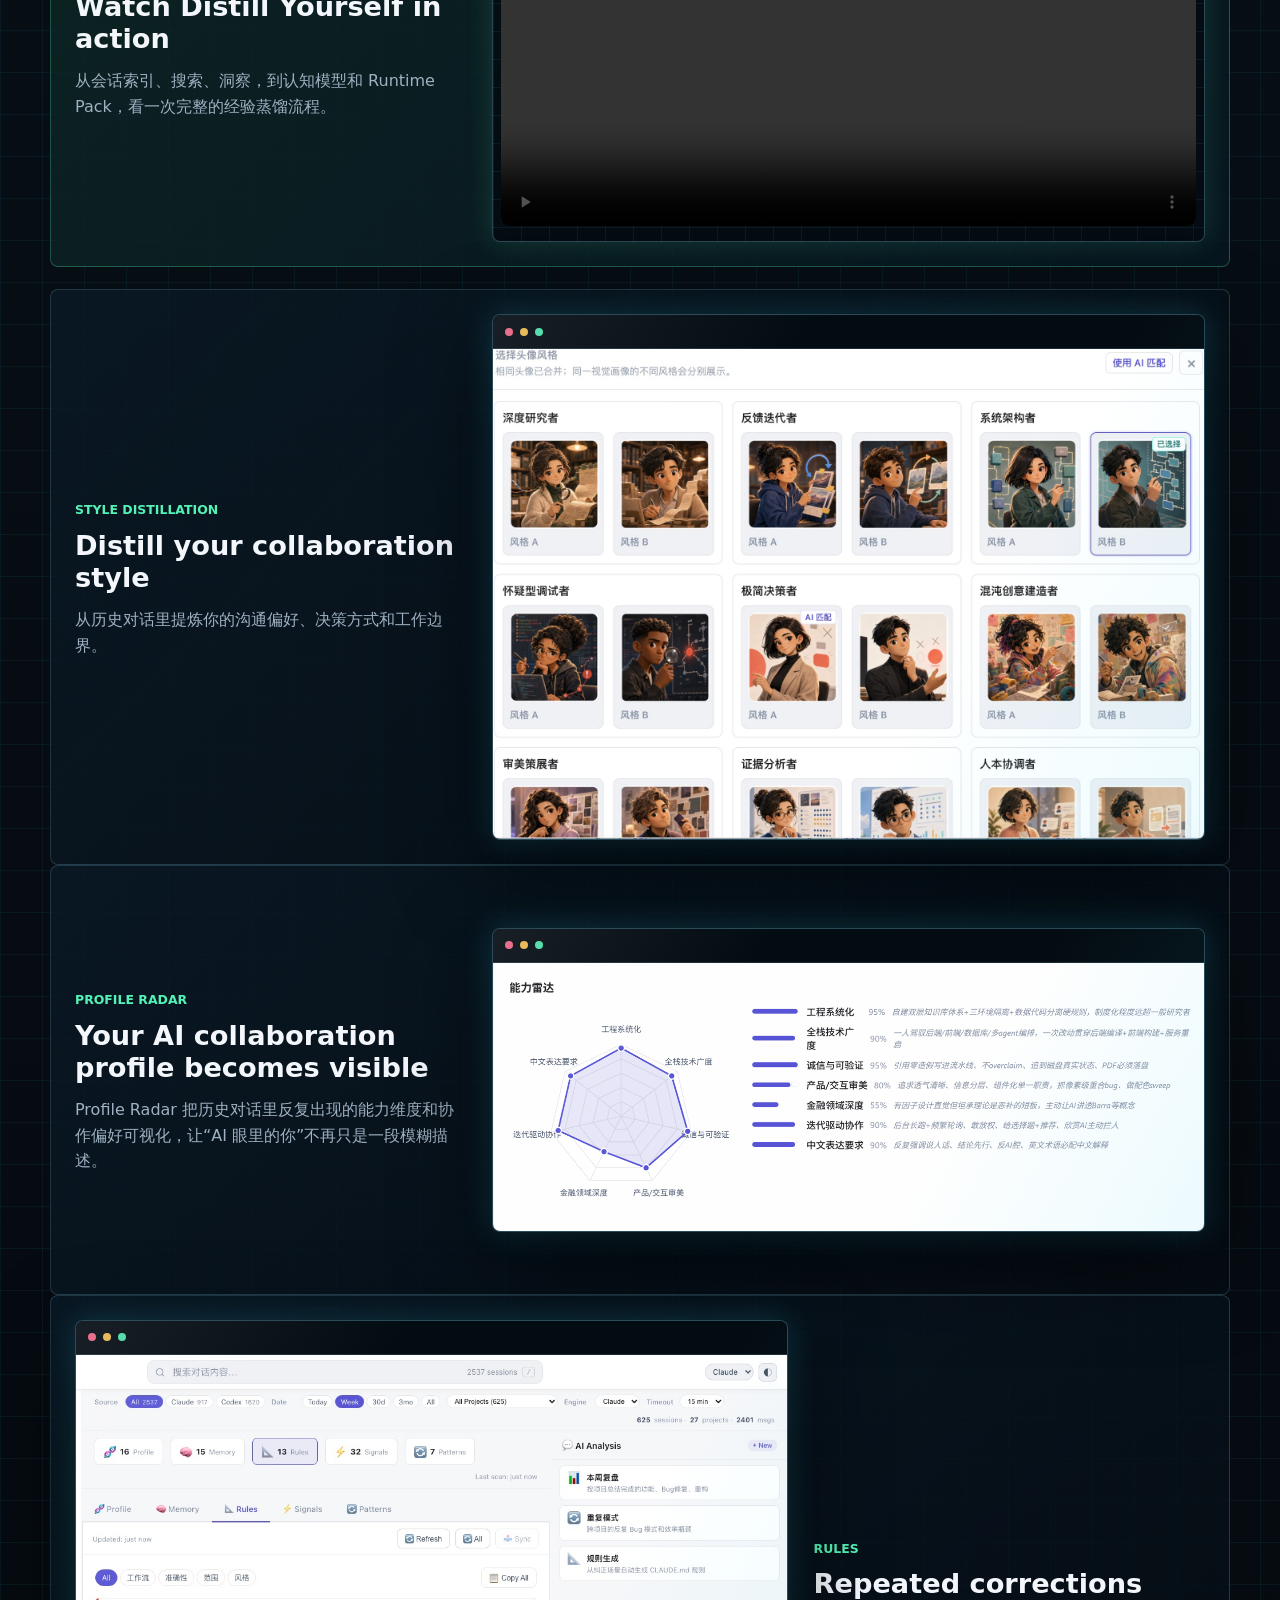
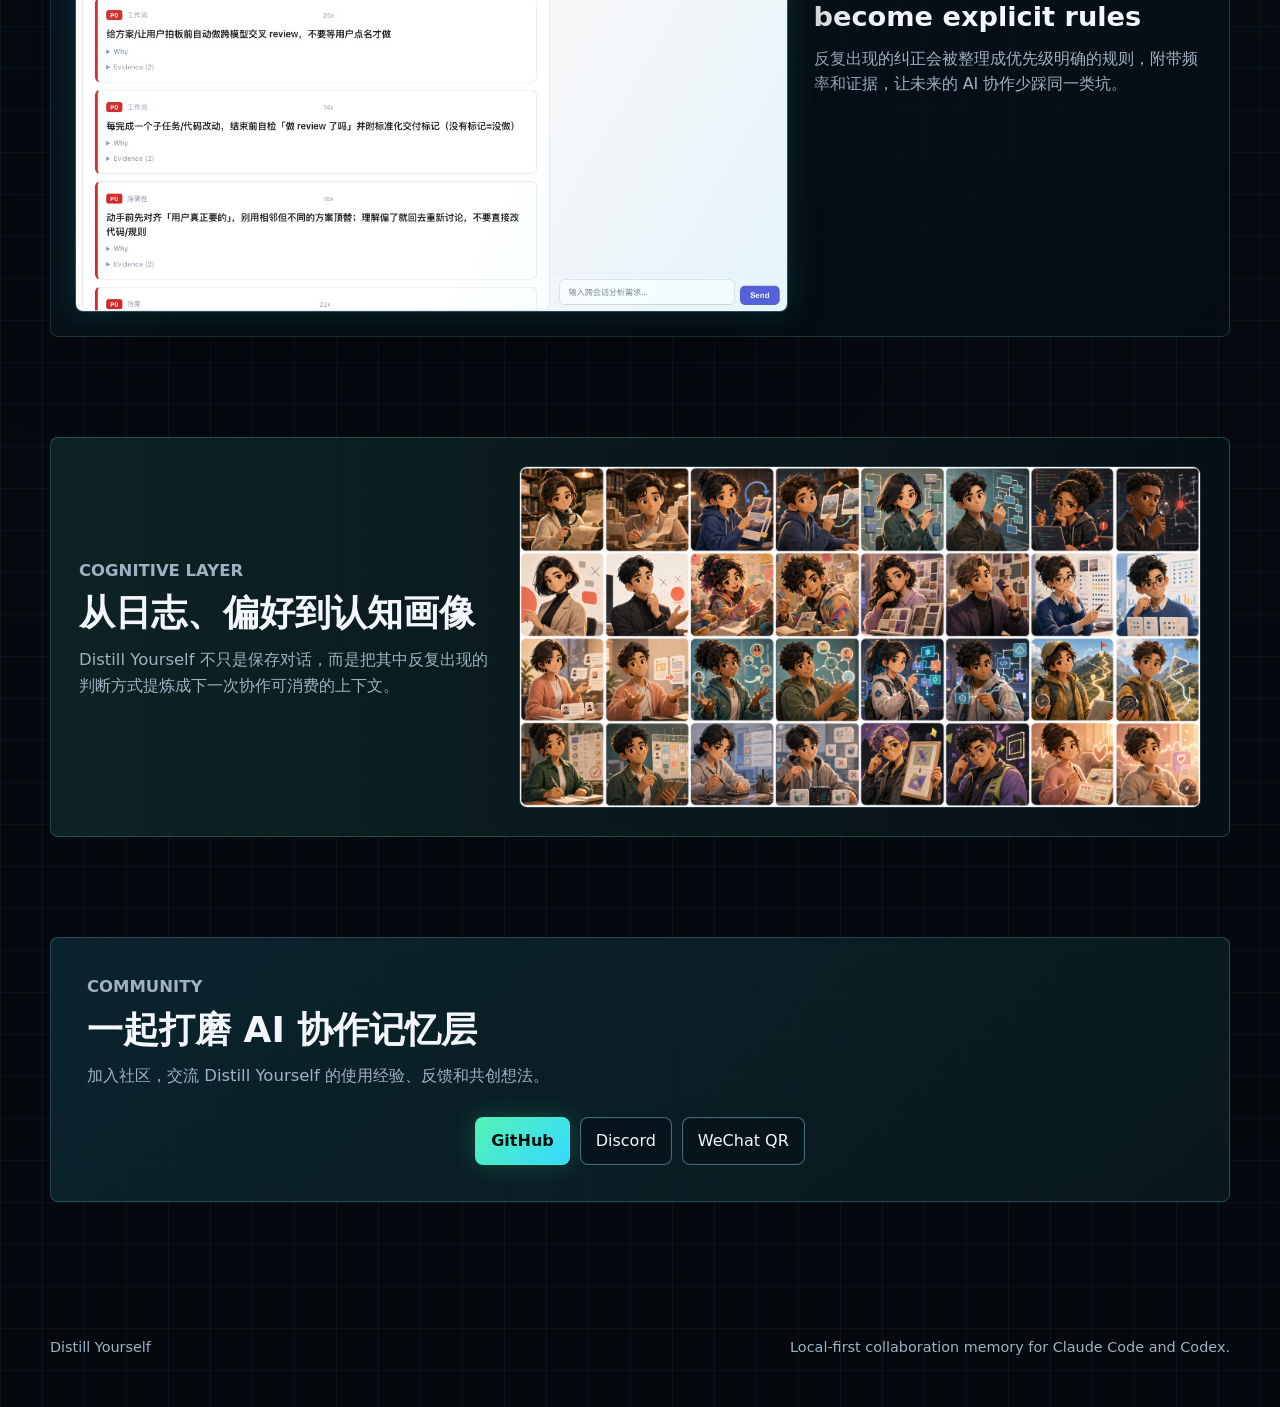
==== commit e65a22d5: "Compress landing page images: PNG → JPG (~7MB → ~3.5MB) Large PNG screenshots converted to JPEG at q" ====
--- a/site/index.html
+++ b/site/index.html
@@ -29,7 +29,7 @@
             <span></span>
             <span></span>
           </div>
-          <img class="hero-emblem" src="assets/digital.png" alt="Distill Yourself digital core" decoding="async">
+          <img class="hero-emblem" src="assets/digital.jpg" alt="Distill Yourself digital core" decoding="async">
         </div>
 
         <h1 id="hero-title">Distill Yourself</h1>
@@ -74,9 +74,9 @@
       </section>
 
       <section class="hero-preview" aria-label="Cognitive model screenshot">
-        <button class="screen-frame large-screen" type="button" data-lightbox="assets/twin-cognitive-model.png" aria-label="Open cognitive model screenshot">
+        <button class="screen-frame large-screen" type="button" data-lightbox="assets/twin-cognitive-model.jpg" aria-label="Open cognitive model screenshot">
           <span class="window-bar" aria-hidden="true"><i></i><i></i><i></i></span>
-          <img src="assets/twin-cognitive-model.png" alt="Distill Yourself cognitive model showing avatar, evidence events, judgment cards, and cognitive traits" decoding="async">
+          <img src="assets/twin-cognitive-model.jpg" alt="Distill Yourself cognitive model showing avatar, evidence events, judgment cards, and cognitive traits" decoding="async">
         </button>
       </section>
 
@@ -118,9 +118,9 @@
               <h3>Start from a command center for your AI history</h3>
               <p>从总览页进入会话、洞察、Evolve 和 Distill Yourself，让所有历史入口集中在一个工作台里。</p>
             </div>
-            <button class="screen-frame" type="button" data-lightbox="assets/home.png" aria-label="Open product home screenshot">
-              <span class="window-bar" aria-hidden="true"><i></i><i></i><i></i></span>
-              <img src="assets/home.png" alt="Distill Yourself home overview showing sessions and analysis entry points" loading="lazy" decoding="async">
+            <button class="screen-frame" type="button" data-lightbox="assets/home.jpg" aria-label="Open product home screenshot">
+              <span class="window-bar" aria-hidden="true"><i></i><i></i><i></i></span>
+              <img src="assets/home.jpg" alt="Distill Yourself home overview showing sessions and analysis entry points" loading="lazy" decoding="async">
             </button>
           </article>
 
@@ -130,9 +130,9 @@
               <h3>Conversation history becomes a working surface</h3>
               <p>跨 Claude Code 和 Codex 汇总会话、项目和上下文，让被遗忘的历史重新变成可检索资产。</p>
             </div>
-            <button class="screen-frame" type="button" data-lightbox="assets/overview.png" aria-label="Open overview screenshot">
-              <span class="window-bar" aria-hidden="true"><i></i><i></i><i></i></span>
-              <img src="assets/overview.png" alt="Overview dashboard screenshot" loading="lazy" decoding="async">
+            <button class="screen-frame" type="button" data-lightbox="assets/overview.jpg" aria-label="Open overview screenshot">
+              <span class="window-bar" aria-hidden="true"><i></i><i></i><i></i></span>
+              <img src="assets/overview.jpg" alt="Overview dashboard screenshot" loading="lazy" decoding="async">
             </button>
           </article>
 
@@ -142,9 +142,9 @@
               <h3>Compile traits into context future agents can use</h3>
               <p>认知特质会被压缩成简洁的 Runtime Pack，方便同步到 AI 配置里，让下一次会话继承你的判断方式。</p>
             </div>
-            <button class="screen-frame" type="button" data-lightbox="assets/twin-runtime-pack.png" aria-label="Open runtime pack screenshot">
-              <span class="window-bar" aria-hidden="true"><i></i><i></i><i></i></span>
-              <img src="assets/twin-runtime-pack.png" alt="Runtime Pack screenshot showing cognitive traits compiled into a developer profile" loading="lazy" decoding="async">
+            <button class="screen-frame" type="button" data-lightbox="assets/twin-runtime-pack.jpg" aria-label="Open runtime pack screenshot">
+              <span class="window-bar" aria-hidden="true"><i></i><i></i><i></i></span>
+              <img src="assets/twin-runtime-pack.jpg" alt="Runtime Pack screenshot showing cognitive traits compiled into a developer profile" loading="lazy" decoding="async">
             </button>
           </article>
 
@@ -166,9 +166,9 @@
               <h3>See how you work with AI</h3>
               <p>从工具调用、文件热点和错误模式中看清 AI 协作里的真实工作流。</p>
             </div>
-            <button class="screen-frame" type="button" data-lightbox="assets/tool_use.png" aria-label="Open tool use screenshot">
-              <span class="window-bar" aria-hidden="true"><i></i><i></i><i></i></span>
-              <img src="assets/tool_use.png" alt="Tool use analytics screenshot" loading="lazy" decoding="async">
+            <button class="screen-frame" type="button" data-lightbox="assets/tool_use.jpg" aria-label="Open tool use screenshot">
+              <span class="window-bar" aria-hidden="true"><i></i><i></i><i></i></span>
+              <img src="assets/tool_use.jpg" alt="Tool use analytics screenshot" loading="lazy" decoding="async">
             </button>
           </article>
 
@@ -192,9 +192,9 @@
               <h3>Distill your collaboration style</h3>
               <p>从历史对话里提炼你的沟通偏好、决策方式和工作边界。</p>
             </div>
-            <button class="screen-frame" type="button" data-lightbox="assets/style.png" aria-label="Open style screenshot">
-              <span class="window-bar" aria-hidden="true"><i></i><i></i><i></i></span>
-              <img src="assets/style.png" alt="Style distillation screenshot" loading="lazy" decoding="async">
+            <button class="screen-frame" type="button" data-lightbox="assets/style.jpg" aria-label="Open style screenshot">
+              <span class="window-bar" aria-hidden="true"><i></i><i></i><i></i></span>
+              <img src="assets/style.jpg" alt="Style distillation screenshot" loading="lazy" decoding="async">
             </button>
           </article>
         </div>
@@ -217,9 +217,9 @@
               <h3>Repeated corrections become explicit rules</h3>
               <p>反复出现的纠正会被整理成优先级明确的规则，附带频率和证据，让未来的 AI 协作少踩同一类坑。</p>
             </div>
-            <button class="screen-frame" type="button" data-lightbox="assets/evolve-rules.png" aria-label="Open evolve rules screenshot">
-              <span class="window-bar" aria-hidden="true"><i></i><i></i><i></i></span>
-              <img src="assets/evolve-rules.png" alt="Evolve rules screenshot" loading="lazy" decoding="async">
+            <button class="screen-frame" type="button" data-lightbox="assets/evolve-rules.jpg" aria-label="Open evolve rules screenshot">
+              <span class="window-bar" aria-hidden="true"><i></i><i></i><i></i></span>
+              <img src="assets/evolve-rules.jpg" alt="Evolve rules screenshot" loading="lazy" decoding="async">
             </button>
           </article>
       </section>
@@ -230,7 +230,7 @@
           <h2>从日志、偏好到认知画像</h2>
           <p>Distill Yourself 不只是保存对话，而是把其中反复出现的判断方式提炼成下一次协作可消费的上下文。</p>
         </div>
-        <img src="assets/persona-contact-sheet.png" alt="Cognitive avatar contact sheet" loading="lazy" decoding="async">
+        <img src="assets/persona-contact-sheet.jpg" alt="Cognitive avatar contact sheet" loading="lazy" decoding="async">
       </section>
 
       <section id="community" class="section-block community-section" aria-labelledby="community-title">
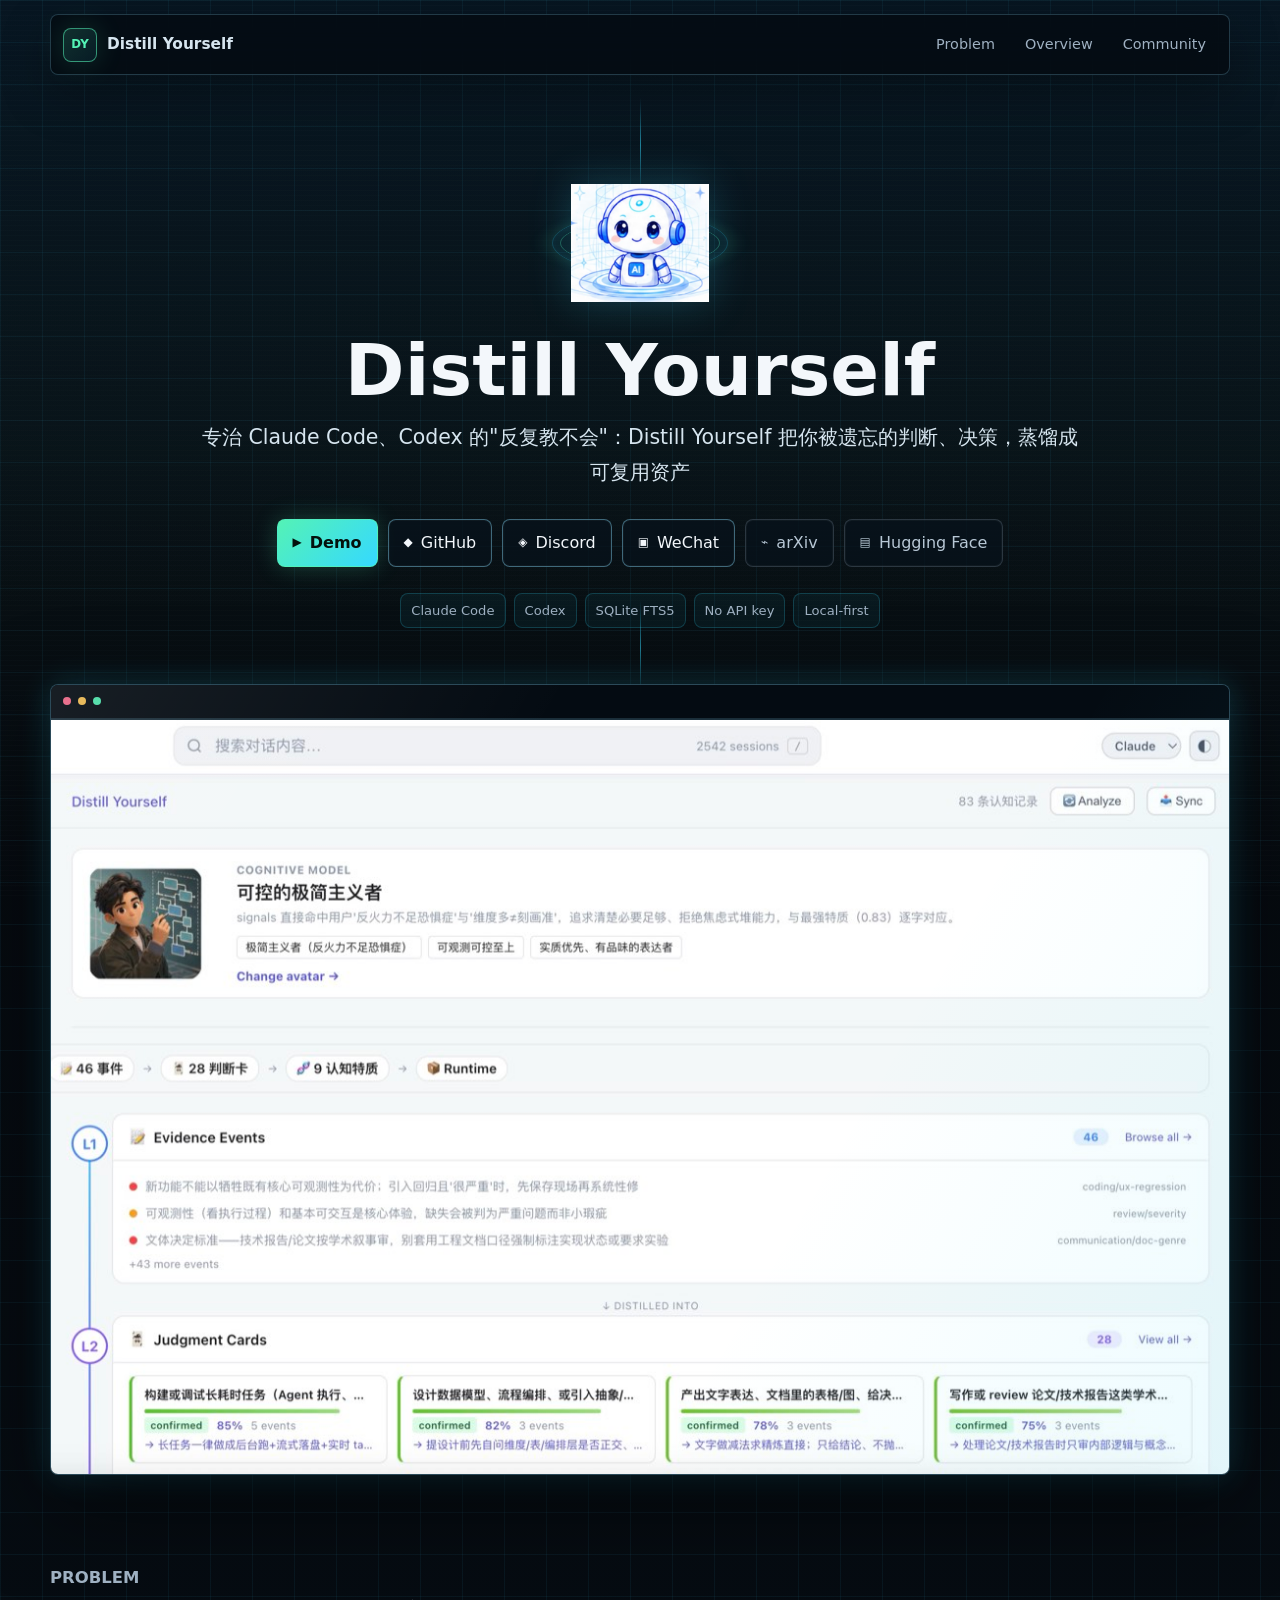
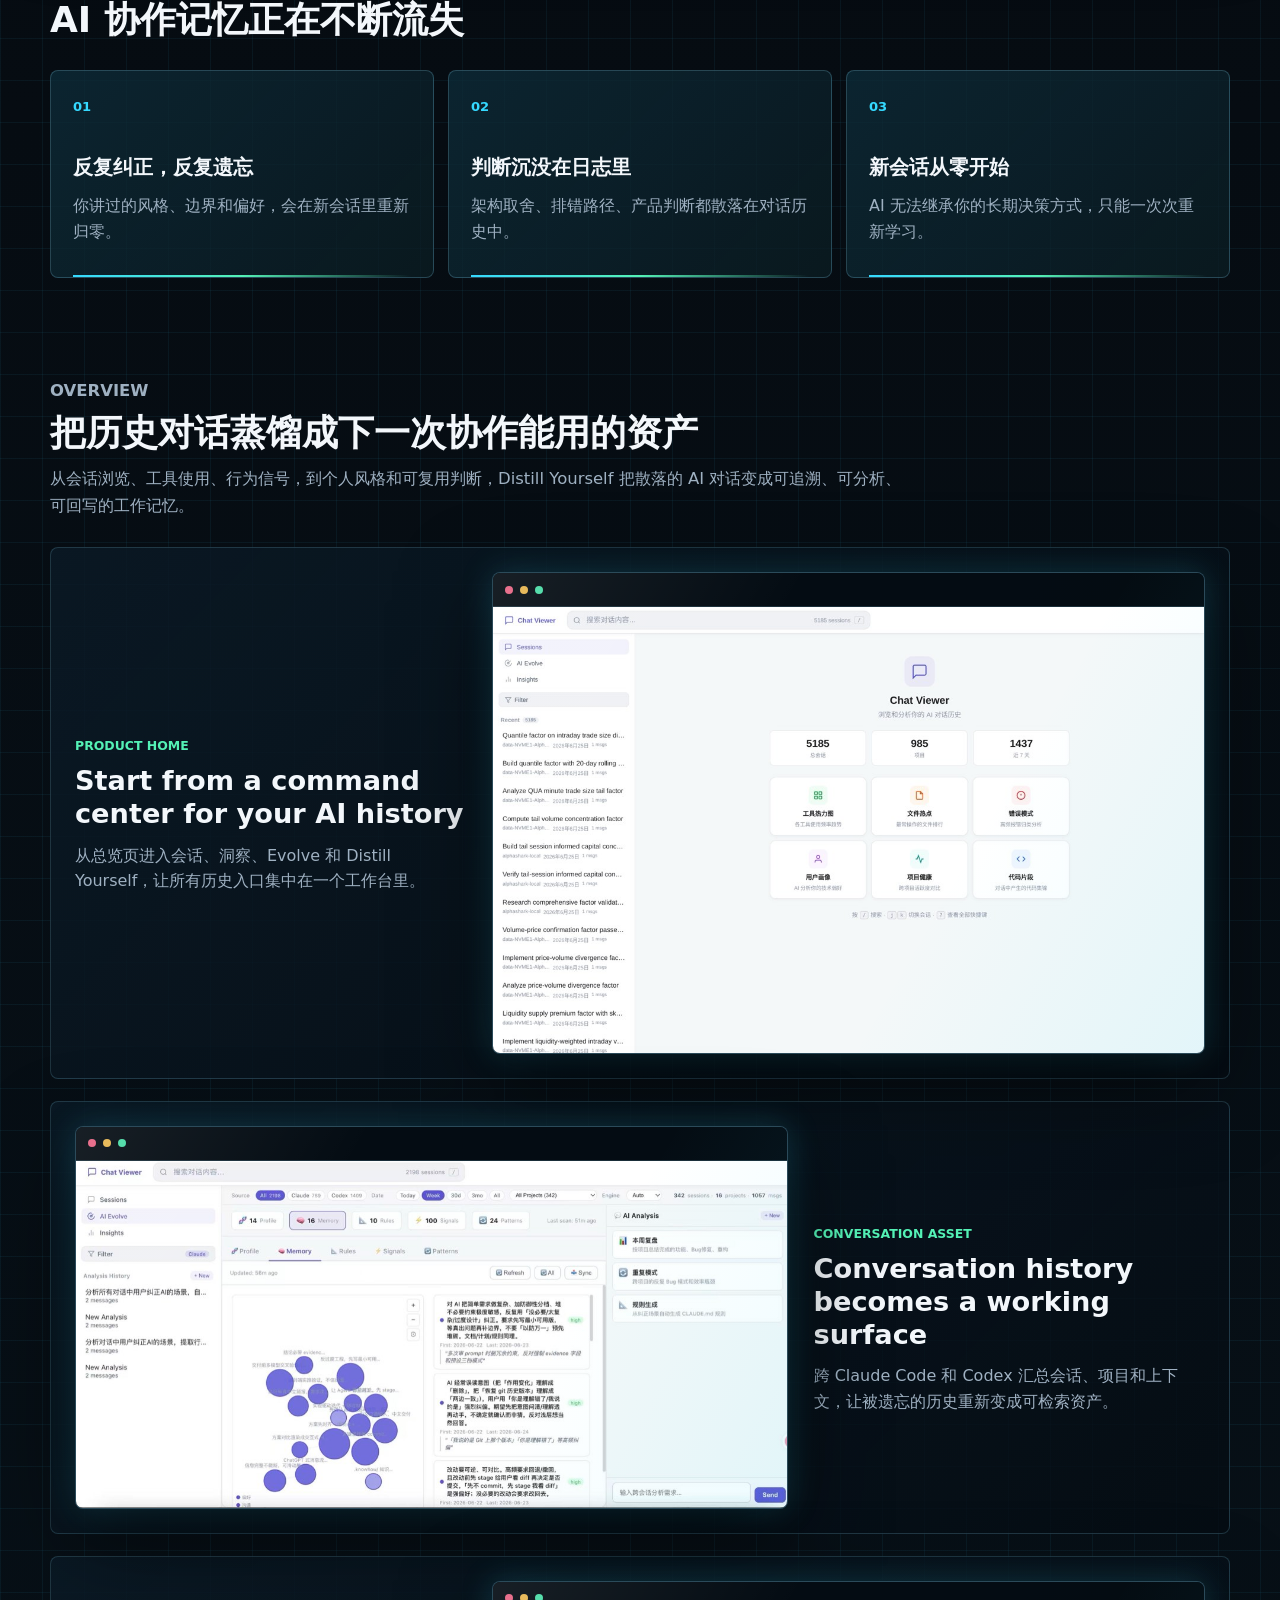
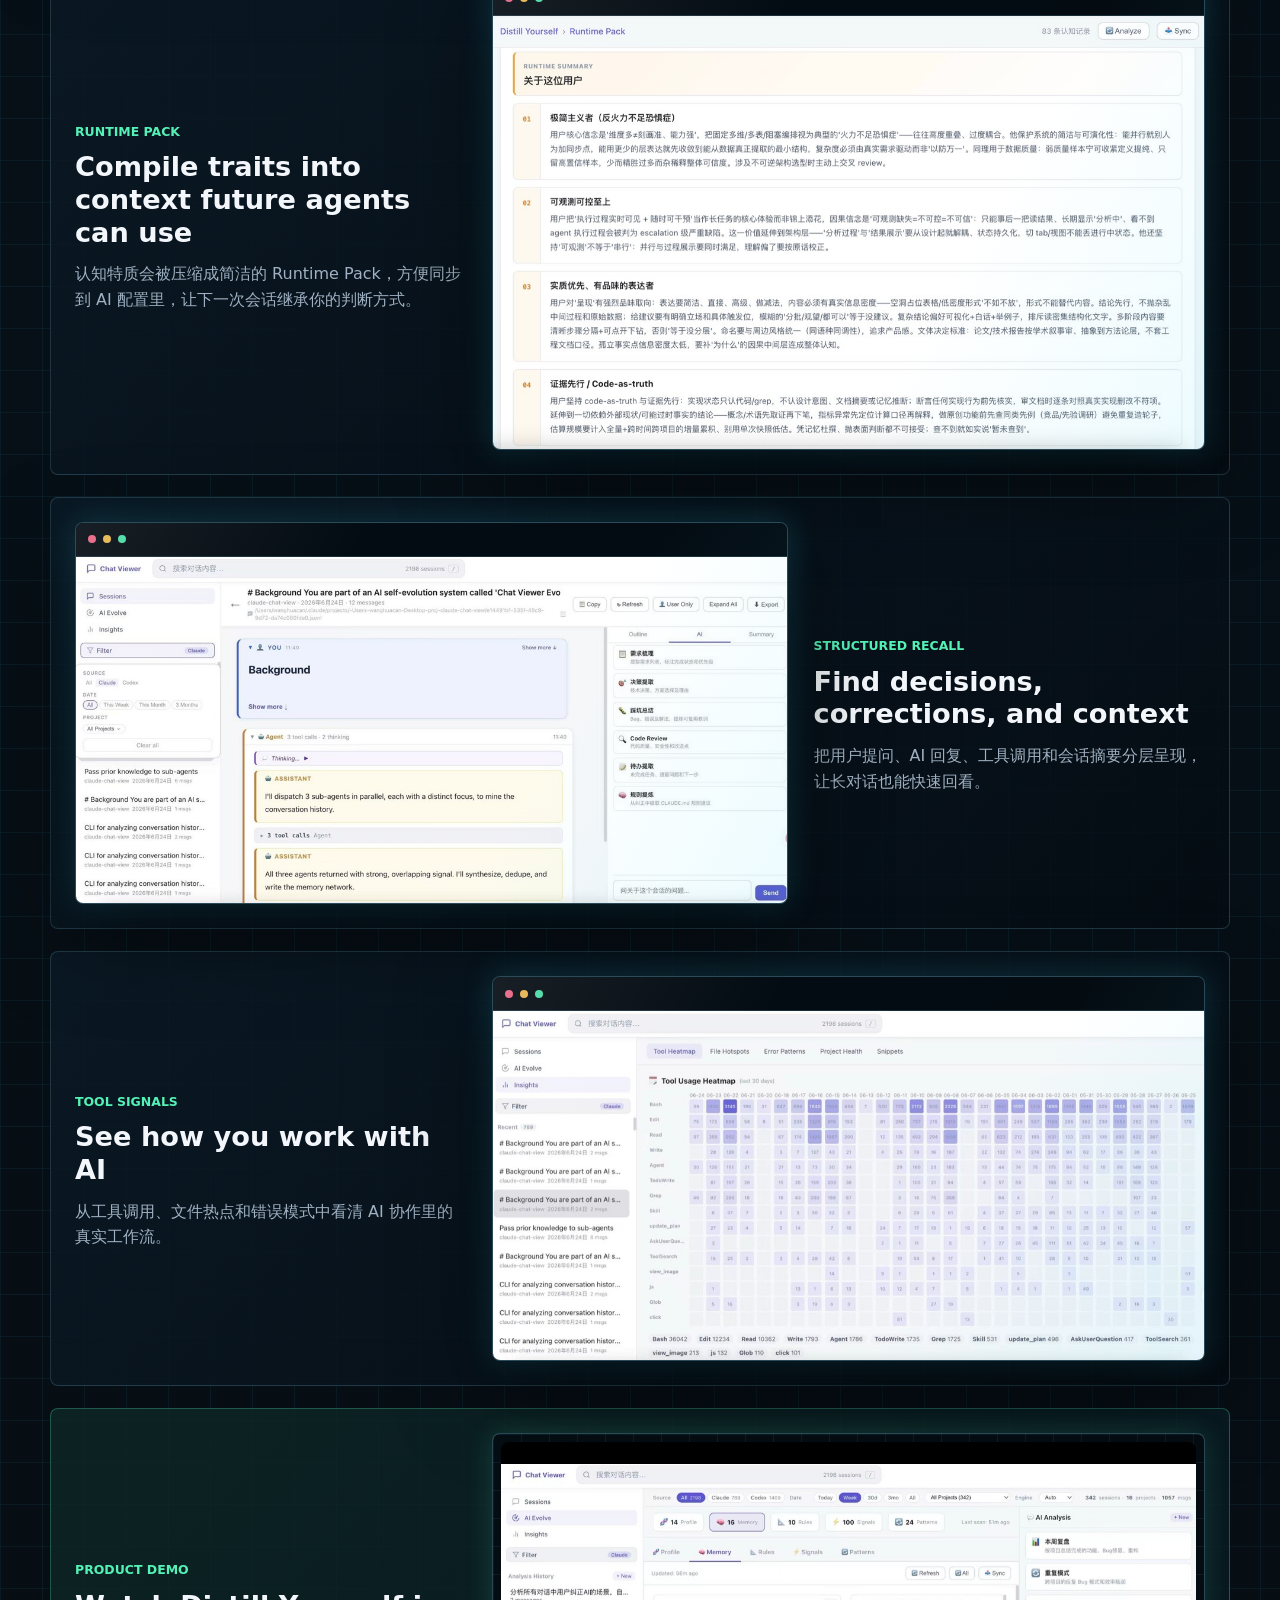
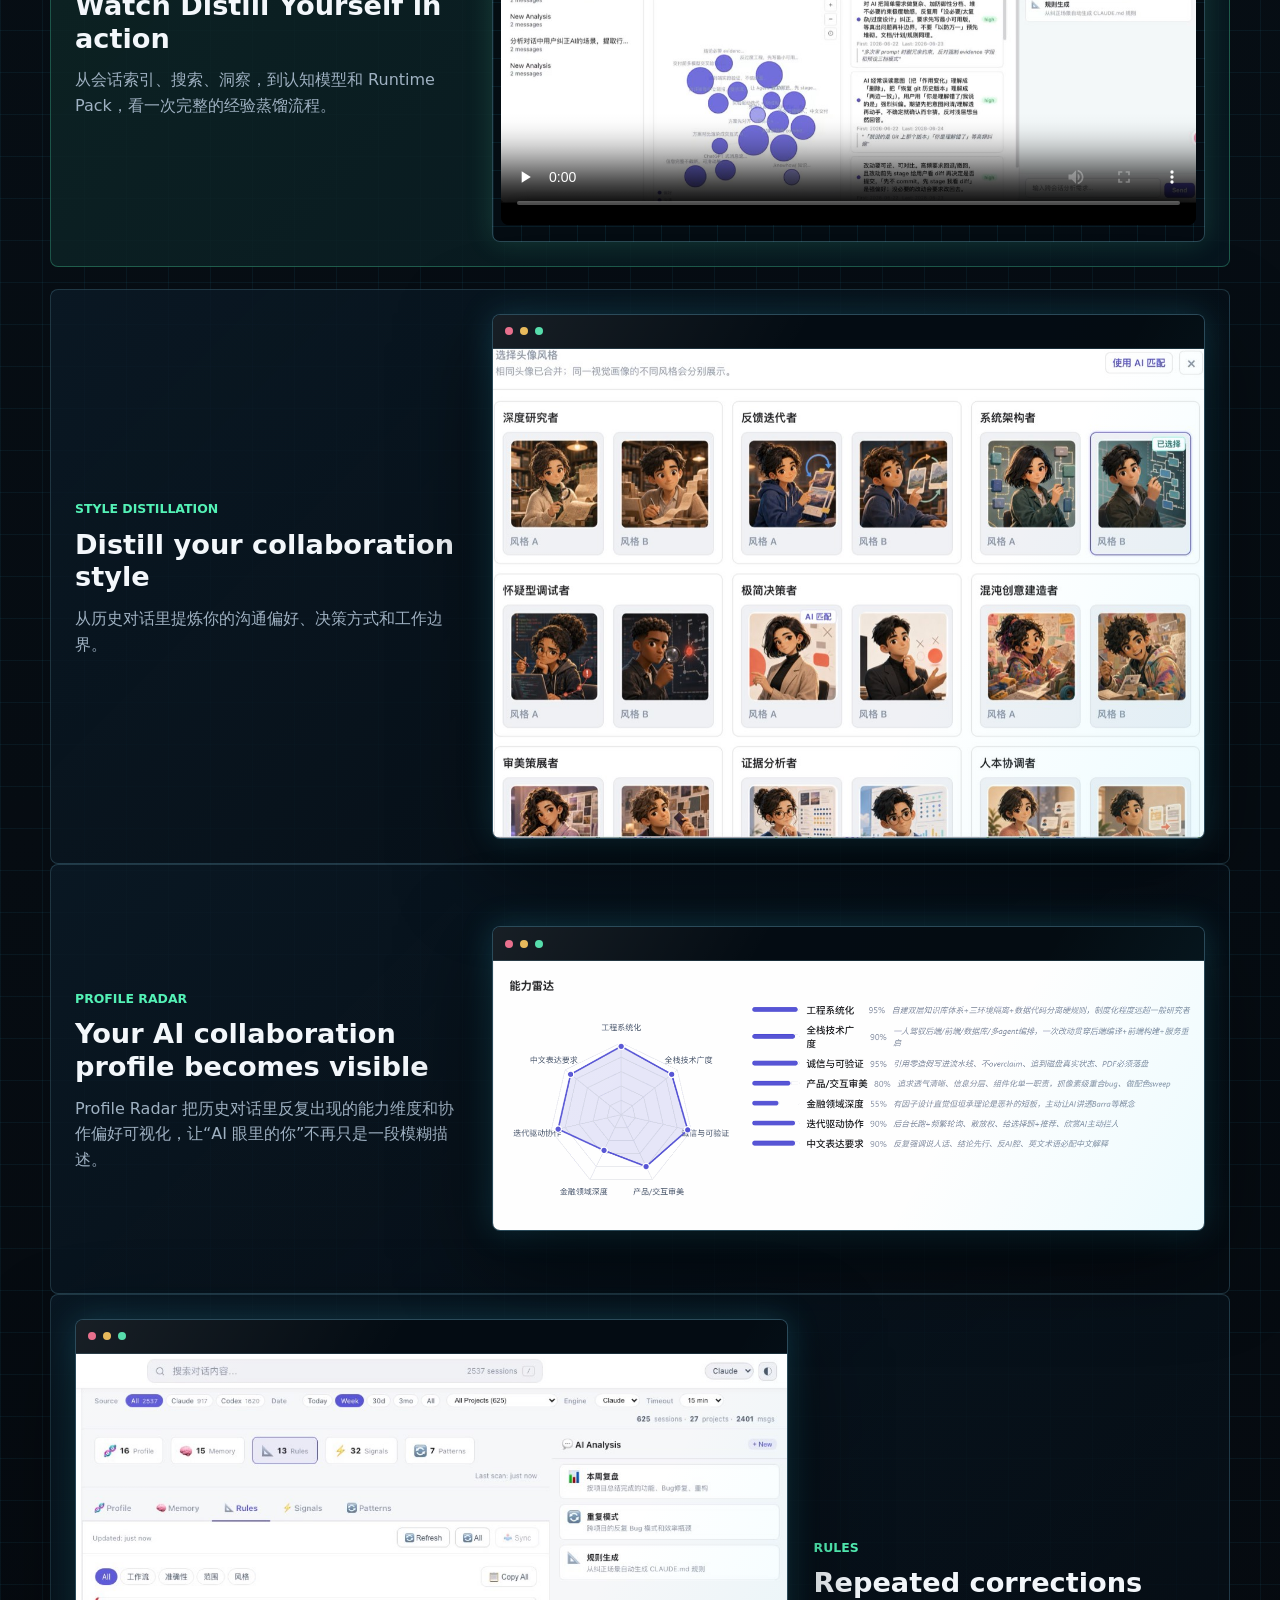
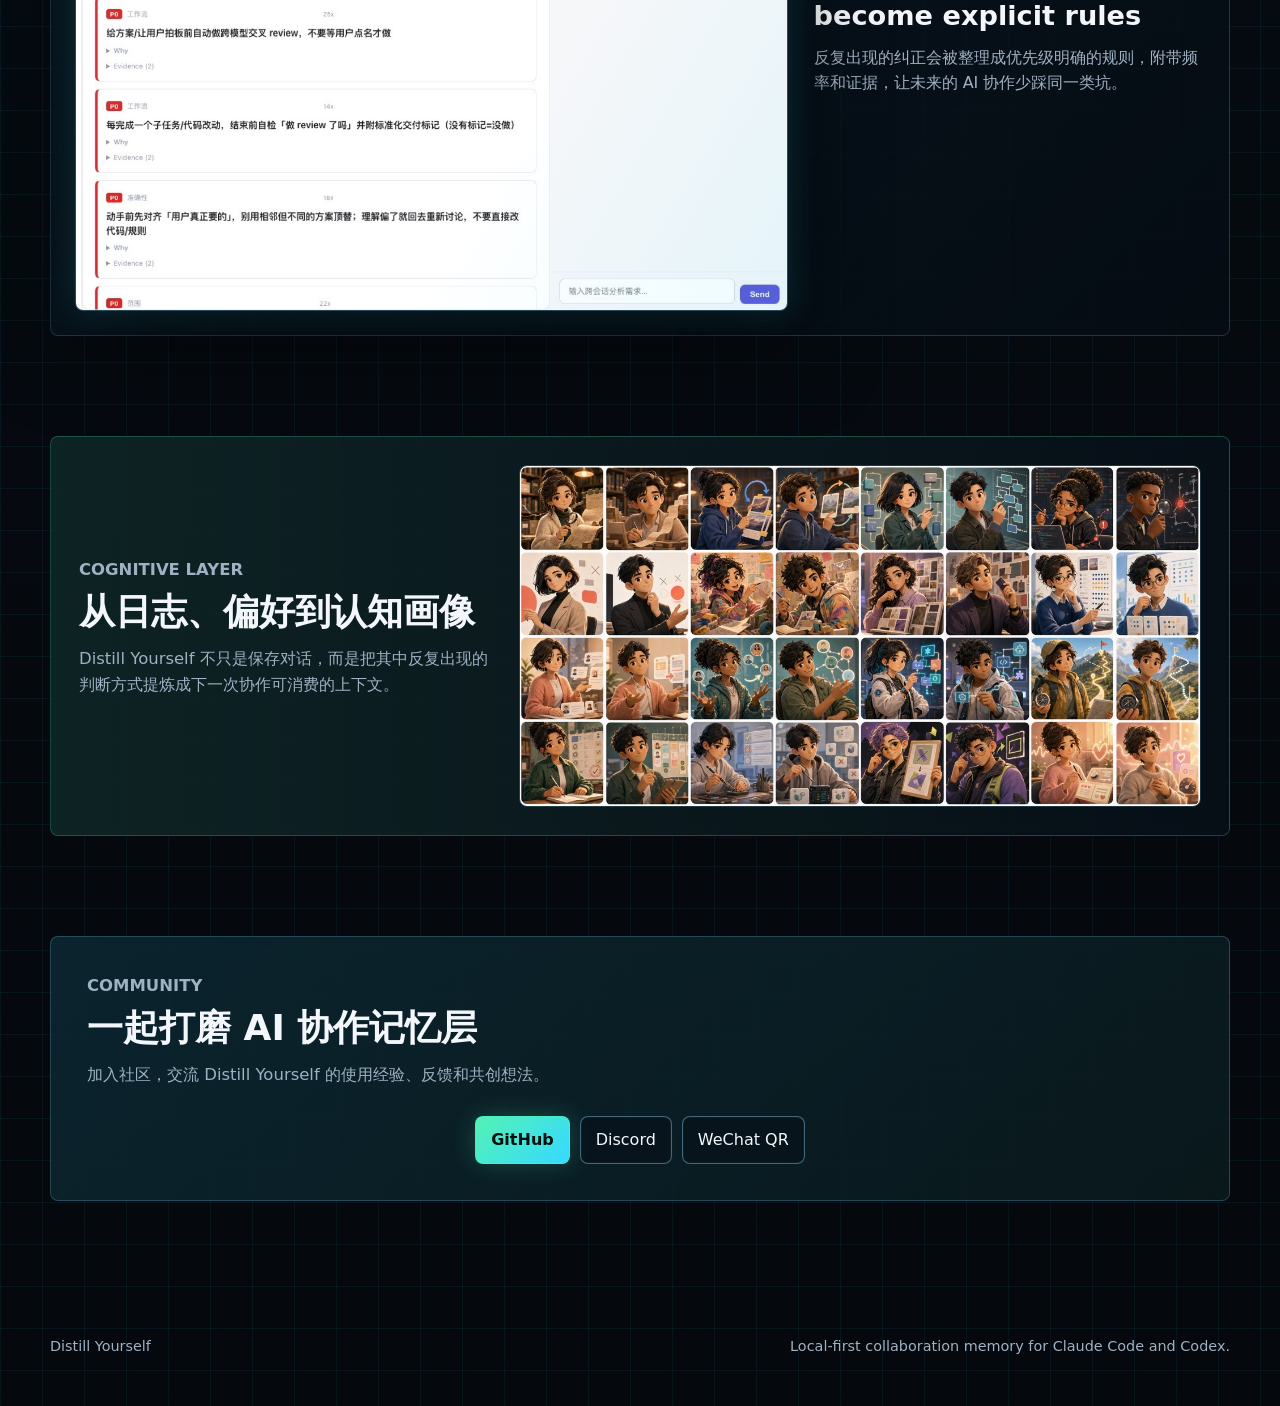
==== commit 00e43904: "Optimize landing page first paint: inline CSS, image dimensions Diagnosis (Claude + Codex cross-vali" ====
--- a/site/index.html
+++ b/site/index.html
@@ -5,7 +5,774 @@
   <meta name="viewport" content="width=device-width, initial-scale=1">
   <meta name="description" content="Distill Yourself turns forgotten Claude Code and Codex conversations into reusable judgment, decisions, and collaboration memory.">
   <title>Distill Yourself</title>
-  <link rel="stylesheet" href="styles.css">
+  <link rel="preload" as="image" href="assets/digital.jpg" fetchpriority="high">
+  <style>
+:root {
+  color-scheme: dark;
+  --bg: #05080d;
+  --bg-2: #081119;
+  --panel: rgba(8, 18, 28, 0.82);
+  --panel-strong: rgba(10, 24, 36, 0.94);
+  --line: rgba(142, 224, 255, 0.22);
+  --line-strong: rgba(142, 224, 255, 0.42);
+  --text: #f3f7fb;
+  --muted: #9fb1c2;
+  --soft: #d6e5ef;
+  --cyan: #35d9ff;
+  --green: #54f2b6;
+  --amber: #ffc857;
+  --blue: #66a6ff;
+  --violet: #a892ff;
+  --danger: #ff6f91;
+  --shadow-cyan: 0 0 32px rgba(53, 217, 255, 0.22);
+  --shadow-green: 0 0 28px rgba(84, 242, 182, 0.16);
+}
+
+* {
+  box-sizing: border-box;
+}
+
+html {
+  scroll-behavior: smooth;
+}
+
+body {
+  min-height: 100vh;
+  margin: 0;
+  background:
+    linear-gradient(rgba(53, 217, 255, 0.06) 1px, transparent 1px),
+    linear-gradient(90deg, rgba(53, 217, 255, 0.06) 1px, transparent 1px),
+    linear-gradient(180deg, rgba(8, 30, 46, 0.62), transparent 38rem),
+    linear-gradient(180deg, var(--bg), #071017 44%, #05080d);
+  background-size: 42px 42px, 42px 42px, auto, auto;
+  color: var(--text);
+  font-family: Inter, ui-sans-serif, system-ui, -apple-system, BlinkMacSystemFont, "Segoe UI", sans-serif;
+  font-size: 16px;
+  line-height: 1.6;
+  letter-spacing: 0;
+  overflow-x: hidden;
+}
+
+body::before {
+  content: "";
+  position: fixed;
+  inset: 0;
+  pointer-events: none;
+  background:
+    linear-gradient(180deg, transparent, rgba(84, 242, 182, 0.07), transparent),
+    repeating-linear-gradient(180deg, rgba(255, 255, 255, 0.025) 0, rgba(255, 255, 255, 0.025) 1px, transparent 1px, transparent 5px);
+  opacity: 0.42;
+  mix-blend-mode: screen;
+}
+
+a {
+  color: inherit;
+  text-decoration: none;
+}
+
+button,
+input,
+textarea {
+  font: inherit;
+}
+
+button {
+  color: inherit;
+}
+
+img {
+  display: block;
+  max-width: 100%;
+  height: auto;
+}
+
+.page-shell {
+  position: relative;
+  width: min(1180px, calc(100% - 40px));
+  margin: 0 auto;
+}
+
+.site-header {
+  position: sticky;
+  top: 14px;
+  z-index: 20;
+  display: flex;
+  align-items: center;
+  justify-content: space-between;
+  gap: 18px;
+  min-height: 58px;
+  margin: 14px 0 22px;
+  padding: 10px 12px;
+  border: 1px solid var(--line);
+  border-radius: 8px;
+  background: rgba(4, 10, 16, 0.76);
+  box-shadow: 0 18px 50px rgba(0, 0, 0, 0.28);
+  backdrop-filter: blur(18px);
+}
+
+.brand-lockup {
+  display: inline-flex;
+  align-items: center;
+  gap: 10px;
+  min-width: 0;
+  color: var(--soft);
+  font-size: 0.96rem;
+  font-weight: 700;
+}
+
+.brand-mark {
+  display: inline-grid;
+  place-items: center;
+  width: 34px;
+  height: 34px;
+  border: 1px solid rgba(84, 242, 182, 0.55);
+  border-radius: 8px;
+  color: var(--green);
+  background: linear-gradient(135deg, rgba(84, 242, 182, 0.16), rgba(53, 217, 255, 0.08));
+  box-shadow: var(--shadow-green);
+  font-size: 0.74rem;
+}
+
+.nav-links {
+  display: flex;
+  align-items: center;
+  justify-content: flex-end;
+  gap: 8px;
+  flex-wrap: wrap;
+}
+
+.nav-links a {
+  padding: 7px 10px;
+  border: 1px solid transparent;
+  border-radius: 8px;
+  color: var(--muted);
+  font-size: 0.9rem;
+}
+
+.nav-links a:hover,
+.nav-links a:focus-visible {
+  color: var(--text);
+  border-color: var(--line);
+  background: rgba(53, 217, 255, 0.08);
+  outline: none;
+}
+
+.hero-section {
+  position: relative;
+  display: grid;
+  justify-items: center;
+  padding: 68px 0 34px;
+  text-align: center;
+}
+
+.hero-section::before,
+.hero-section::after {
+  content: "";
+  position: absolute;
+  left: 50%;
+  width: 1px;
+  height: 96px;
+  background: linear-gradient(180deg, transparent, var(--cyan), transparent);
+  opacity: 0.55;
+}
+
+.hero-section::before {
+  top: 0;
+}
+
+.hero-section::after {
+  bottom: -34px;
+}
+
+.hero-core {
+  position: relative;
+  display: grid;
+  place-items: center;
+  width: 176px;
+  height: 156px;
+  margin-bottom: 14px;
+}
+
+.core-ring,
+.core-ring span {
+  position: absolute;
+  inset: 0;
+  border: 1px solid rgba(53, 217, 255, 0.24);
+  border-radius: 50%;
+}
+
+.core-ring {
+  transform: rotateX(68deg);
+  box-shadow: inset 0 0 18px rgba(53, 217, 255, 0.14), 0 0 24px rgba(84, 242, 182, 0.16);
+}
+
+.core-ring span:nth-child(1) {
+  inset: 18px 7px;
+  border-color: rgba(84, 242, 182, 0.3);
+}
+
+.core-ring span:nth-child(2) {
+  inset: 36px 22px;
+  border-color: rgba(255, 200, 87, 0.24);
+}
+
+.core-ring span:nth-child(3) {
+  inset: 52px 46px;
+  border-color: rgba(53, 217, 255, 0.34);
+}
+
+.hero-emblem {
+  position: relative;
+  z-index: 2;
+  width: 138px;
+  height: auto;
+  filter: drop-shadow(0 0 20px rgba(53, 217, 255, 0.22));
+}
+
+.eyebrow,
+.feature-kicker {
+  margin: 0;
+  color: var(--green);
+  font-size: 0.78rem;
+  font-weight: 800;
+  text-transform: uppercase;
+}
+
+h1,
+h2,
+h3,
+p {
+  margin-top: 0;
+}
+
+h1 {
+  max-width: 980px;
+  margin-bottom: 14px;
+  font-size: 4.5rem;
+  line-height: 0.98;
+  font-weight: 850;
+  letter-spacing: 0;
+}
+
+.hero-subtitle {
+  width: min(880px, 100%);
+  margin: 0 auto 28px;
+  color: var(--soft);
+  font-size: 1.28rem;
+  line-height: 1.75;
+}
+
+.hero-actions,
+.community-actions {
+  display: flex;
+  justify-content: center;
+  gap: 10px;
+  flex-wrap: wrap;
+  width: 100%;
+}
+
+.action-btn {
+  display: inline-flex;
+  align-items: center;
+  justify-content: center;
+  gap: 8px;
+  min-height: 44px;
+  padding: 10px 15px;
+  border: 1px solid var(--line-strong);
+  border-radius: 8px;
+  background: rgba(8, 18, 28, 0.74);
+  color: var(--text);
+  box-shadow: 0 0 0 1px rgba(255, 255, 255, 0.03) inset;
+  cursor: pointer;
+  transition: transform 160ms ease, border-color 160ms ease, background 160ms ease, box-shadow 160ms ease;
+}
+
+.action-btn:hover,
+.action-btn:focus-visible {
+  transform: translateY(-1px);
+  border-color: rgba(84, 242, 182, 0.72);
+  background: rgba(12, 31, 43, 0.92);
+  box-shadow: var(--shadow-cyan);
+  outline: none;
+}
+
+.action-btn.primary {
+  border-color: rgba(84, 242, 182, 0.72);
+  color: #04110d;
+  background: linear-gradient(135deg, var(--green), var(--cyan));
+  box-shadow: 0 0 24px rgba(84, 242, 182, 0.22);
+  font-weight: 800;
+}
+
+.action-btn.muted {
+  color: #b8c8d6;
+  border-color: rgba(159, 177, 194, 0.24);
+}
+
+.btn-icon {
+  color: currentColor;
+  font-size: 0.75rem;
+}
+
+.signal-tags {
+  display: flex;
+  justify-content: center;
+  gap: 8px;
+  flex-wrap: wrap;
+  margin-top: 26px;
+}
+
+.signal-tags span {
+  padding: 6px 10px;
+  border: 1px solid rgba(53, 217, 255, 0.2);
+  border-radius: 8px;
+  color: var(--muted);
+  background: rgba(53, 217, 255, 0.05);
+  font-size: 0.82rem;
+}
+
+.hero-preview {
+  position: relative;
+  margin: 22px auto 90px;
+}
+
+.screen-frame {
+  position: relative;
+  display: block;
+  width: 100%;
+  padding: 0;
+  overflow: hidden;
+  border: 1px solid rgba(142, 224, 255, 0.28);
+  border-radius: 8px;
+  background: var(--panel);
+  box-shadow: 0 28px 90px rgba(0, 0, 0, 0.52), var(--shadow-cyan);
+  cursor: zoom-in;
+}
+
+.screen-frame::before {
+  content: "";
+  position: absolute;
+  inset: 0;
+  z-index: 1;
+  pointer-events: none;
+  background: linear-gradient(120deg, rgba(255, 255, 255, 0.08), transparent 32%, transparent 64%, rgba(53, 217, 255, 0.09));
+}
+
+.screen-frame img {
+  width: 100%;
+  height: auto;
+}
+
+.large-screen img {
+  border-top: 1px solid rgba(142, 224, 255, 0.16);
+}
+
+.window-bar {
+  display: flex;
+  align-items: center;
+  gap: 7px;
+  height: 34px;
+  padding: 0 12px;
+  border-bottom: 1px solid rgba(142, 224, 255, 0.16);
+  background: rgba(4, 12, 18, 0.9);
+}
+
+.window-bar i {
+  width: 8px;
+  height: 8px;
+  border-radius: 50%;
+  background: var(--danger);
+  opacity: 0.9;
+}
+
+.window-bar i:nth-child(2) {
+  background: var(--amber);
+}
+
+.window-bar i:nth-child(3) {
+  background: var(--green);
+}
+
+.section-block {
+  position: relative;
+  margin-bottom: 100px;
+}
+
+.section-heading {
+  max-width: 760px;
+  margin-bottom: 28px;
+}
+
+.section-heading.wide-heading {
+  max-width: 860px;
+}
+
+.section-heading h2,
+.strip-copy h2 {
+  margin: 8px 0 12px;
+  color: var(--text);
+  font-size: 2.25rem;
+  line-height: 1.18;
+  letter-spacing: 0;
+}
+
+.section-heading p,
+.strip-copy p {
+  color: var(--muted);
+  font-size: 1.03rem;
+}
+
+.problem-grid {
+  display: grid;
+  grid-template-columns: repeat(3, minmax(0, 1fr));
+  gap: 14px;
+}
+
+.problem-card {
+  position: relative;
+  min-height: 208px;
+  padding: 22px;
+  border: 1px solid var(--line);
+  border-radius: 8px;
+  background:
+    linear-gradient(135deg, rgba(53, 217, 255, 0.1), rgba(84, 242, 182, 0.04)),
+    rgba(8, 18, 28, 0.74);
+  overflow: hidden;
+}
+
+.problem-card::after {
+  content: "";
+  position: absolute;
+  left: 22px;
+  right: 22px;
+  bottom: 0;
+  height: 2px;
+  background: linear-gradient(90deg, var(--cyan), var(--green), transparent);
+}
+
+.card-index {
+  color: var(--cyan);
+  font-size: 0.82rem;
+  font-weight: 900;
+}
+
+.problem-card h3 {
+  margin: 38px 0 12px;
+  color: var(--text);
+  font-size: 1.24rem;
+  line-height: 1.25;
+}
+
+.problem-card p {
+  margin: 0;
+  color: var(--muted);
+}
+
+.showcase-stack {
+  display: grid;
+  gap: 22px;
+}
+
+.showcase-item {
+  display: grid;
+  grid-template-columns: minmax(260px, 0.78fr) minmax(0, 1.42fr);
+  align-items: center;
+  gap: 26px;
+  min-height: 430px;
+  padding: 24px;
+  border: 1px solid rgba(142, 224, 255, 0.18);
+  border-radius: 8px;
+  background: linear-gradient(135deg, rgba(11, 26, 38, 0.86), rgba(5, 12, 19, 0.78));
+}
+
+.showcase-item.reverse {
+  grid-template-columns: minmax(0, 1.42fr) minmax(260px, 0.78fr);
+}
+
+.showcase-item.reverse .showcase-copy {
+  order: 2;
+}
+
+.showcase-item.reverse .screen-frame {
+  order: 1;
+}
+
+.showcase-copy h3 {
+  margin: 8px 0 12px;
+  color: var(--text);
+  font-size: 1.7rem;
+  line-height: 1.2;
+  letter-spacing: 0;
+}
+
+.showcase-copy p {
+  margin: 0;
+  color: var(--muted);
+  font-size: 1rem;
+}
+
+.video-frame {
+  position: relative;
+  aspect-ratio: 16 / 9;
+  border: 1px solid rgba(142, 224, 255, 0.28);
+  border-radius: 8px;
+  padding: 8px;
+  background:
+    linear-gradient(rgba(53, 217, 255, 0.08) 1px, transparent 1px),
+    linear-gradient(90deg, rgba(53, 217, 255, 0.08) 1px, transparent 1px),
+    rgba(4, 10, 16, 0.82);
+  background-size: 28px 28px, 28px 28px, auto;
+  box-shadow: var(--shadow-green);
+}
+
+.video-frame video {
+  width: 100%;
+  height: 100%;
+  border-radius: 8px;
+  background: #000;
+  object-fit: contain;
+}
+
+.video-showcase {
+  border-color: rgba(84, 242, 182, 0.28);
+  background:
+    linear-gradient(135deg, rgba(84, 242, 182, 0.1), rgba(53, 217, 255, 0.05)),
+    rgba(5, 12, 19, 0.86);
+}
+
+.cognitive-strip {
+  display: grid;
+  grid-template-columns: minmax(0, 0.75fr) minmax(0, 1.25fr);
+  align-items: center;
+  gap: 30px;
+  padding: 28px;
+  border: 1px solid rgba(84, 242, 182, 0.24);
+  border-radius: 8px;
+  background:
+    linear-gradient(90deg, rgba(84, 242, 182, 0.09), transparent),
+    rgba(7, 16, 24, 0.86);
+}
+
+.cognitive-strip img {
+  width: 100%;
+  border: 1px solid rgba(142, 224, 255, 0.18);
+  border-radius: 8px;
+}
+
+.community-section {
+  padding: 36px;
+  border: 1px solid rgba(142, 224, 255, 0.22);
+  border-radius: 8px;
+  background:
+    linear-gradient(135deg, rgba(53, 217, 255, 0.12), rgba(84, 242, 182, 0.06)),
+    rgba(5, 12, 19, 0.88);
+}
+
+.site-footer {
+  display: flex;
+  justify-content: space-between;
+  gap: 16px;
+  flex-wrap: wrap;
+  padding: 34px 0 48px;
+  color: var(--muted);
+  font-size: 0.9rem;
+}
+
+.modal-backdrop {
+  position: fixed;
+  inset: 0;
+  z-index: 80;
+  display: grid;
+  place-items: center;
+  padding: 22px;
+  background: rgba(2, 6, 10, 0.82);
+  backdrop-filter: blur(14px);
+}
+
+.modal-backdrop[hidden] {
+  display: none;
+}
+
+.modal-card,
+.lightbox-card {
+  position: relative;
+  width: min(420px, 100%);
+  max-height: calc(100vh - 44px);
+  padding: 24px;
+  border: 1px solid rgba(142, 224, 255, 0.35);
+  border-radius: 8px;
+  background: var(--panel-strong);
+  box-shadow: 0 30px 90px rgba(0, 0, 0, 0.62), var(--shadow-cyan);
+  overflow: auto;
+}
+
+.modal-card h2 {
+  margin: 0 44px 8px 0;
+  font-size: 1.4rem;
+}
+
+.modal-card p {
+  color: var(--muted);
+}
+
+.modal-card img {
+  width: min(260px, 100%);
+  margin: 18px auto 0;
+  border-radius: 8px;
+}
+
+.lightbox-card {
+  width: min(1120px, 100%);
+  padding: 14px;
+}
+
+.lightbox-card img {
+  width: 100%;
+  max-height: calc(100vh - 96px);
+  object-fit: contain;
+  border-radius: 8px;
+}
+
+.modal-close {
+  position: absolute;
+  top: 12px;
+  right: 12px;
+  display: grid;
+  place-items: center;
+  width: 34px;
+  height: 34px;
+  border: 1px solid rgba(142, 224, 255, 0.25);
+  border-radius: 8px;
+  background: rgba(255, 255, 255, 0.04);
+  cursor: pointer;
+}
+
+.modal-close:hover,
+.modal-close:focus-visible {
+  border-color: var(--green);
+  outline: none;
+}
+
+.toast {
+  position: fixed;
+  right: 22px;
+  bottom: 22px;
+  z-index: 100;
+  max-width: min(360px, calc(100% - 44px));
+  padding: 12px 14px;
+  border: 1px solid rgba(84, 242, 182, 0.35);
+  border-radius: 8px;
+  background: rgba(5, 16, 22, 0.96);
+  color: var(--soft);
+  box-shadow: var(--shadow-green);
+}
+
+.toast[hidden] {
+  display: none;
+}
+
+@media (max-width: 980px) {
+  .page-shell {
+    width: min(100% - 28px, 760px);
+  }
+
+  h1 {
+    font-size: 3.3rem;
+  }
+
+  .hero-subtitle {
+    font-size: 1.12rem;
+  }
+
+  .problem-grid,
+  .cognitive-strip,
+  .showcase-item,
+  .showcase-item.reverse {
+    grid-template-columns: 1fr;
+  }
+
+  .showcase-item.reverse .showcase-copy,
+  .showcase-item.reverse .screen-frame {
+    order: initial;
+  }
+
+  .showcase-item {
+    min-height: auto;
+  }
+
+}
+
+@media (max-width: 680px) {
+  body {
+    font-size: 15px;
+  }
+
+  .page-shell {
+    width: min(100% - 20px, 520px);
+  }
+
+  .site-header {
+    position: relative;
+    top: auto;
+    align-items: flex-start;
+    flex-direction: column;
+  }
+
+  .nav-links {
+    width: 100%;
+    justify-content: flex-start;
+  }
+
+  .hero-section {
+    padding-top: 34px;
+  }
+
+  .hero-core {
+    width: 142px;
+    height: 126px;
+  }
+
+  .hero-emblem {
+    width: 112px;
+  }
+
+  h1 {
+    font-size: 2.55rem;
+  }
+
+  .hero-subtitle {
+    font-size: 1rem;
+    line-height: 1.68;
+  }
+
+  .action-btn {
+    width: 100%;
+  }
+
+  .hero-preview {
+    margin-bottom: 64px;
+  }
+
+  .section-block {
+    margin-bottom: 68px;
+  }
+
+  .section-heading h2,
+  .strip-copy h2 {
+    font-size: 1.72rem;
+  }
+
+  .showcase-item,
+  .community-section,
+  .cognitive-strip {
+    padding: 18px;
+  }
+
+  .showcase-copy h3 {
+    font-size: 1.34rem;
+  }
+}
+  </style>
 </head>
 <body>
   <div class="page-shell">
@@ -29,7 +796,7 @@
             <span></span>
             <span></span>
           </div>
-          <img class="hero-emblem" src="assets/digital.jpg" alt="Distill Yourself digital core" decoding="async">
+          <img class="hero-emblem" src="assets/digital.jpg" alt="Distill Yourself digital core" width="374" height="318" fetchpriority="high" decoding="async">
         </div>
 
         <h1 id="hero-title">Distill Yourself</h1>
@@ -76,7 +843,7 @@
       <section class="hero-preview" aria-label="Cognitive model screenshot">
         <button class="screen-frame large-screen" type="button" data-lightbox="assets/twin-cognitive-model.jpg" aria-label="Open cognitive model screenshot">
           <span class="window-bar" aria-hidden="true"><i></i><i></i><i></i></span>
-          <img src="assets/twin-cognitive-model.jpg" alt="Distill Yourself cognitive model showing avatar, evidence events, judgment cards, and cognitive traits" decoding="async">
+          <img src="assets/twin-cognitive-model.jpg" alt="Distill Yourself cognitive model showing avatar, evidence events, judgment cards, and cognitive traits" width="1200" height="768" decoding="async">
         </button>
       </section>
 
@@ -120,7 +887,7 @@
             </div>
             <button class="screen-frame" type="button" data-lightbox="assets/home.jpg" aria-label="Open product home screenshot">
               <span class="window-bar" aria-hidden="true"><i></i><i></i><i></i></span>
-              <img src="assets/home.jpg" alt="Distill Yourself home overview showing sessions and analysis entry points" loading="lazy" decoding="async">
+              <img src="assets/home.jpg" alt="Distill Yourself home overview showing sessions and analysis entry points" width="1200" height="752" loading="lazy" decoding="async">
             </button>
           </article>
 
@@ -132,7 +899,7 @@
             </div>
             <button class="screen-frame" type="button" data-lightbox="assets/overview.jpg" aria-label="Open overview screenshot">
               <span class="window-bar" aria-hidden="true"><i></i><i></i><i></i></span>
-              <img src="assets/overview.jpg" alt="Overview dashboard screenshot" loading="lazy" decoding="async">
+              <img src="assets/overview.jpg" alt="Overview dashboard screenshot" width="1200" height="586" loading="lazy" decoding="async">
             </button>
           </article>
 
@@ -144,7 +911,7 @@
             </div>
             <button class="screen-frame" type="button" data-lightbox="assets/twin-runtime-pack.jpg" aria-label="Open runtime pack screenshot">
               <span class="window-bar" aria-hidden="true"><i></i><i></i><i></i></span>
-              <img src="assets/twin-runtime-pack.jpg" alt="Runtime Pack screenshot showing cognitive traits compiled into a developer profile" loading="lazy" decoding="async">
+              <img src="assets/twin-runtime-pack.jpg" alt="Runtime Pack screenshot showing cognitive traits compiled into a developer profile" width="1200" height="732" loading="lazy" decoding="async">
             </button>
           </article>
 
@@ -156,7 +923,7 @@
             </div>
             <button class="screen-frame" type="button" data-lightbox="assets/session.jpg" aria-label="Open conversation session screenshot">
               <span class="window-bar" aria-hidden="true"><i></i><i></i><i></i></span>
-              <img src="assets/session.jpg" alt="Conversation session detail screenshot" loading="lazy" decoding="async">
+              <img src="assets/session.jpg" alt="Conversation session detail screenshot" width="1200" height="585" loading="lazy" decoding="async">
             </button>
           </article>
 
@@ -168,7 +935,7 @@
             </div>
             <button class="screen-frame" type="button" data-lightbox="assets/tool_use.jpg" aria-label="Open tool use screenshot">
               <span class="window-bar" aria-hidden="true"><i></i><i></i><i></i></span>
-              <img src="assets/tool_use.jpg" alt="Tool use analytics screenshot" loading="lazy" decoding="async">
+              <img src="assets/tool_use.jpg" alt="Tool use analytics screenshot" width="1200" height="589" loading="lazy" decoding="async">
             </button>
           </article>
 
@@ -179,7 +946,7 @@
               <p>从会话索引、搜索、洞察，到认知模型和 Runtime Pack，看一次完整的经验蒸馏流程。</p>
             </div>
             <div class="video-frame" aria-label="Distill Yourself product demo video">
-              <video controls preload="metadata" playsinline>
+              <video controls preload="none" poster="assets/overview.jpg" playsinline>
                 <source src="assets/demo.mp4" type="video/mp4">
                 Your browser does not support the video tag.
               </video>
@@ -194,7 +961,7 @@
             </div>
             <button class="screen-frame" type="button" data-lightbox="assets/style.jpg" aria-label="Open style screenshot">
               <span class="window-bar" aria-hidden="true"><i></i><i></i><i></i></span>
-              <img src="assets/style.jpg" alt="Style distillation screenshot" loading="lazy" decoding="async">
+              <img src="assets/style.jpg" alt="Style distillation screenshot" width="1200" height="826" loading="lazy" decoding="async">
             </button>
           </article>
         </div>
@@ -207,7 +974,7 @@
             </div>
             <button class="screen-frame" type="button" data-lightbox="assets/profile-radar.png" aria-label="Open profile radar screenshot">
               <span class="window-bar" aria-hidden="true"><i></i><i></i><i></i></span>
-              <img src="assets/profile-radar.png" alt="Profile radar screenshot" loading="lazy" decoding="async">
+              <img src="assets/profile-radar.png" alt="Profile radar screenshot" width="1400" height="529" loading="lazy" decoding="async">
             </button>
           </article>
 
@@ -219,7 +986,7 @@
             </div>
             <button class="screen-frame" type="button" data-lightbox="assets/evolve-rules.jpg" aria-label="Open evolve rules screenshot">
               <span class="window-bar" aria-hidden="true"><i></i><i></i><i></i></span>
-              <img src="assets/evolve-rules.jpg" alt="Evolve rules screenshot" loading="lazy" decoding="async">
+              <img src="assets/evolve-rules.jpg" alt="Evolve rules screenshot" width="1200" height="939" loading="lazy" decoding="async">
             </button>
           </article>
       </section>
@@ -230,7 +997,7 @@
           <h2>从日志、偏好到认知画像</h2>
           <p>Distill Yourself 不只是保存对话，而是把其中反复出现的判断方式提炼成下一次协作可消费的上下文。</p>
         </div>
-        <img src="assets/persona-contact-sheet.jpg" alt="Cognitive avatar contact sheet" loading="lazy" decoding="async">
+        <img src="assets/persona-contact-sheet.jpg" alt="Cognitive avatar contact sheet" width="1200" height="600" loading="lazy" decoding="async">
       </section>
 
       <section id="community" class="section-block community-section" aria-labelledby="community-title">
@@ -258,7 +1025,7 @@
       <button class="modal-close" type="button" data-close-modal aria-label="Close WeChat QR">×</button>
       <h2 id="wechat-title">WeChat Community</h2>
       <p>扫码加入社区，交流 Distill Yourself 的使用经验、反馈和共创想法。</p>
-      <img src="assets/wechat.png" alt="WeChat community QR code" loading="lazy" decoding="async">
+      <img src="assets/wechat.png" alt="WeChat community QR code" width="885" height="1488" loading="lazy" decoding="async">
     </div>
   </div>
 
